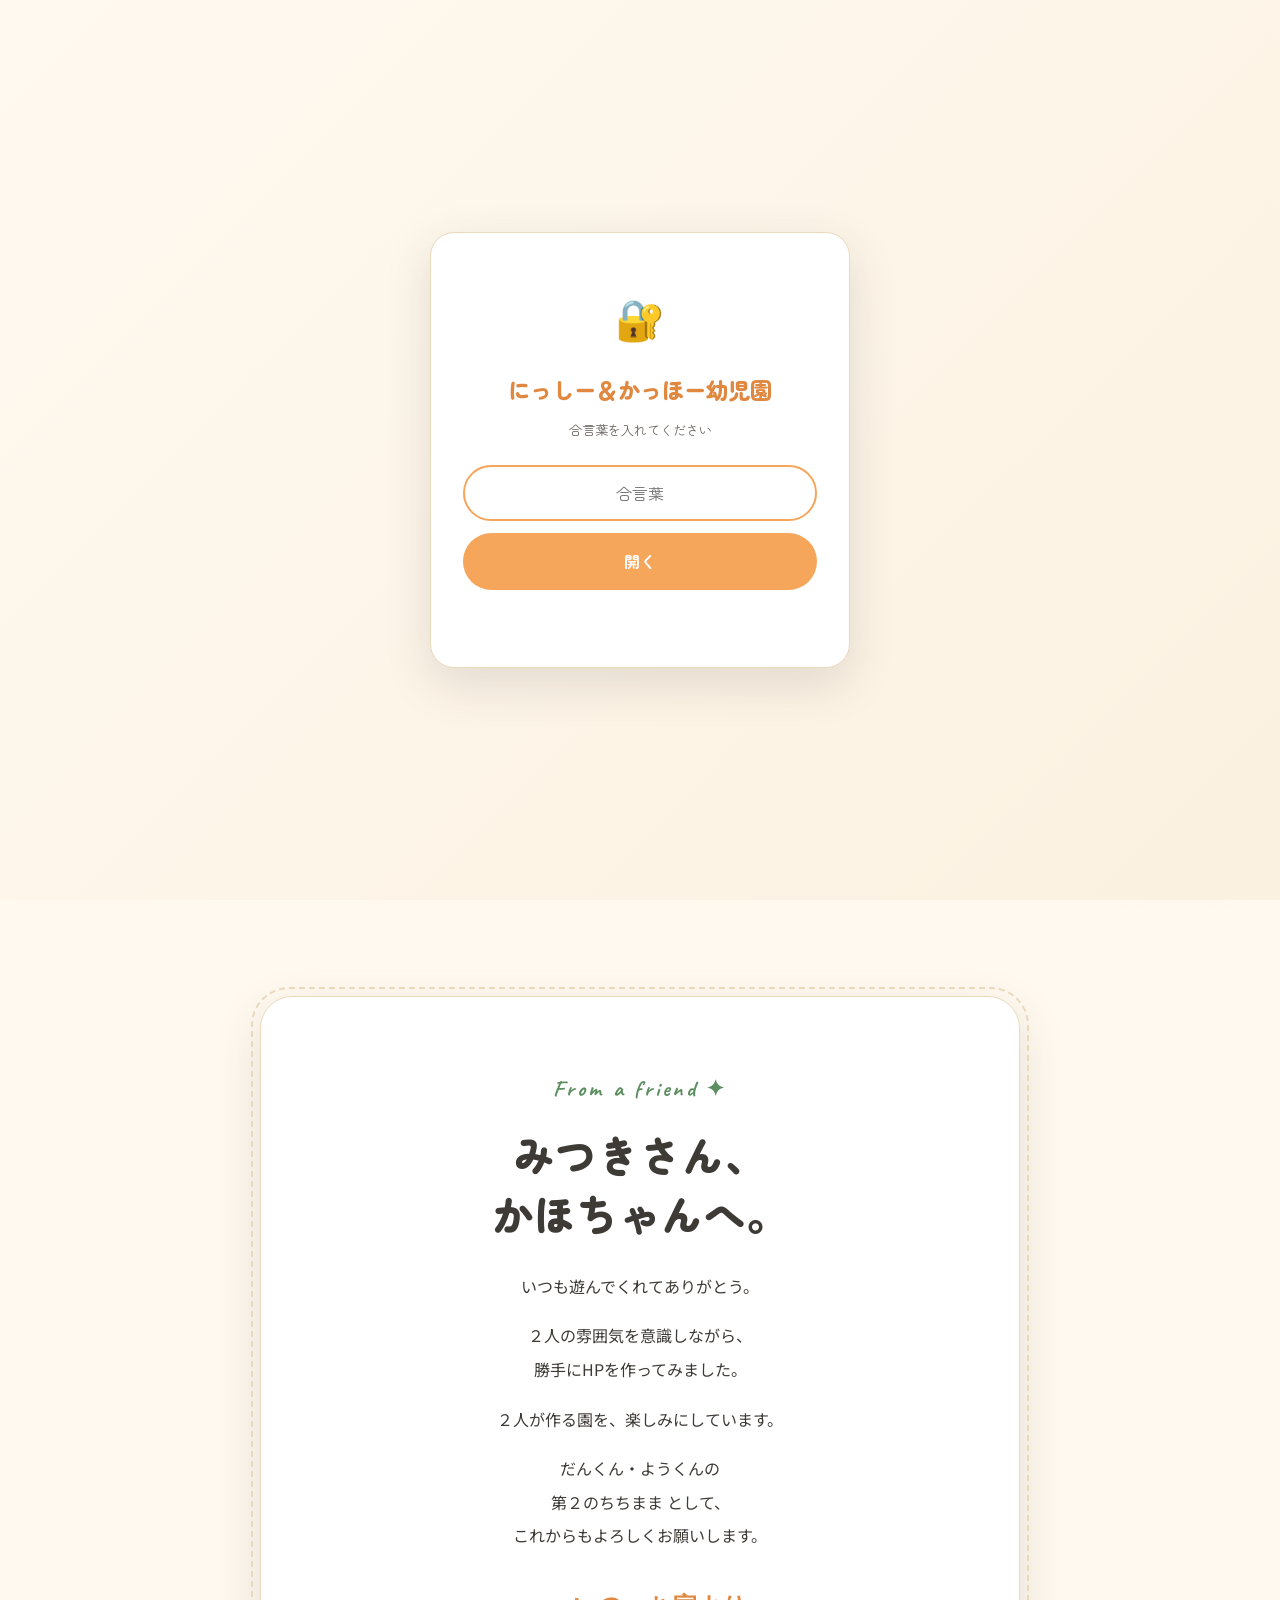
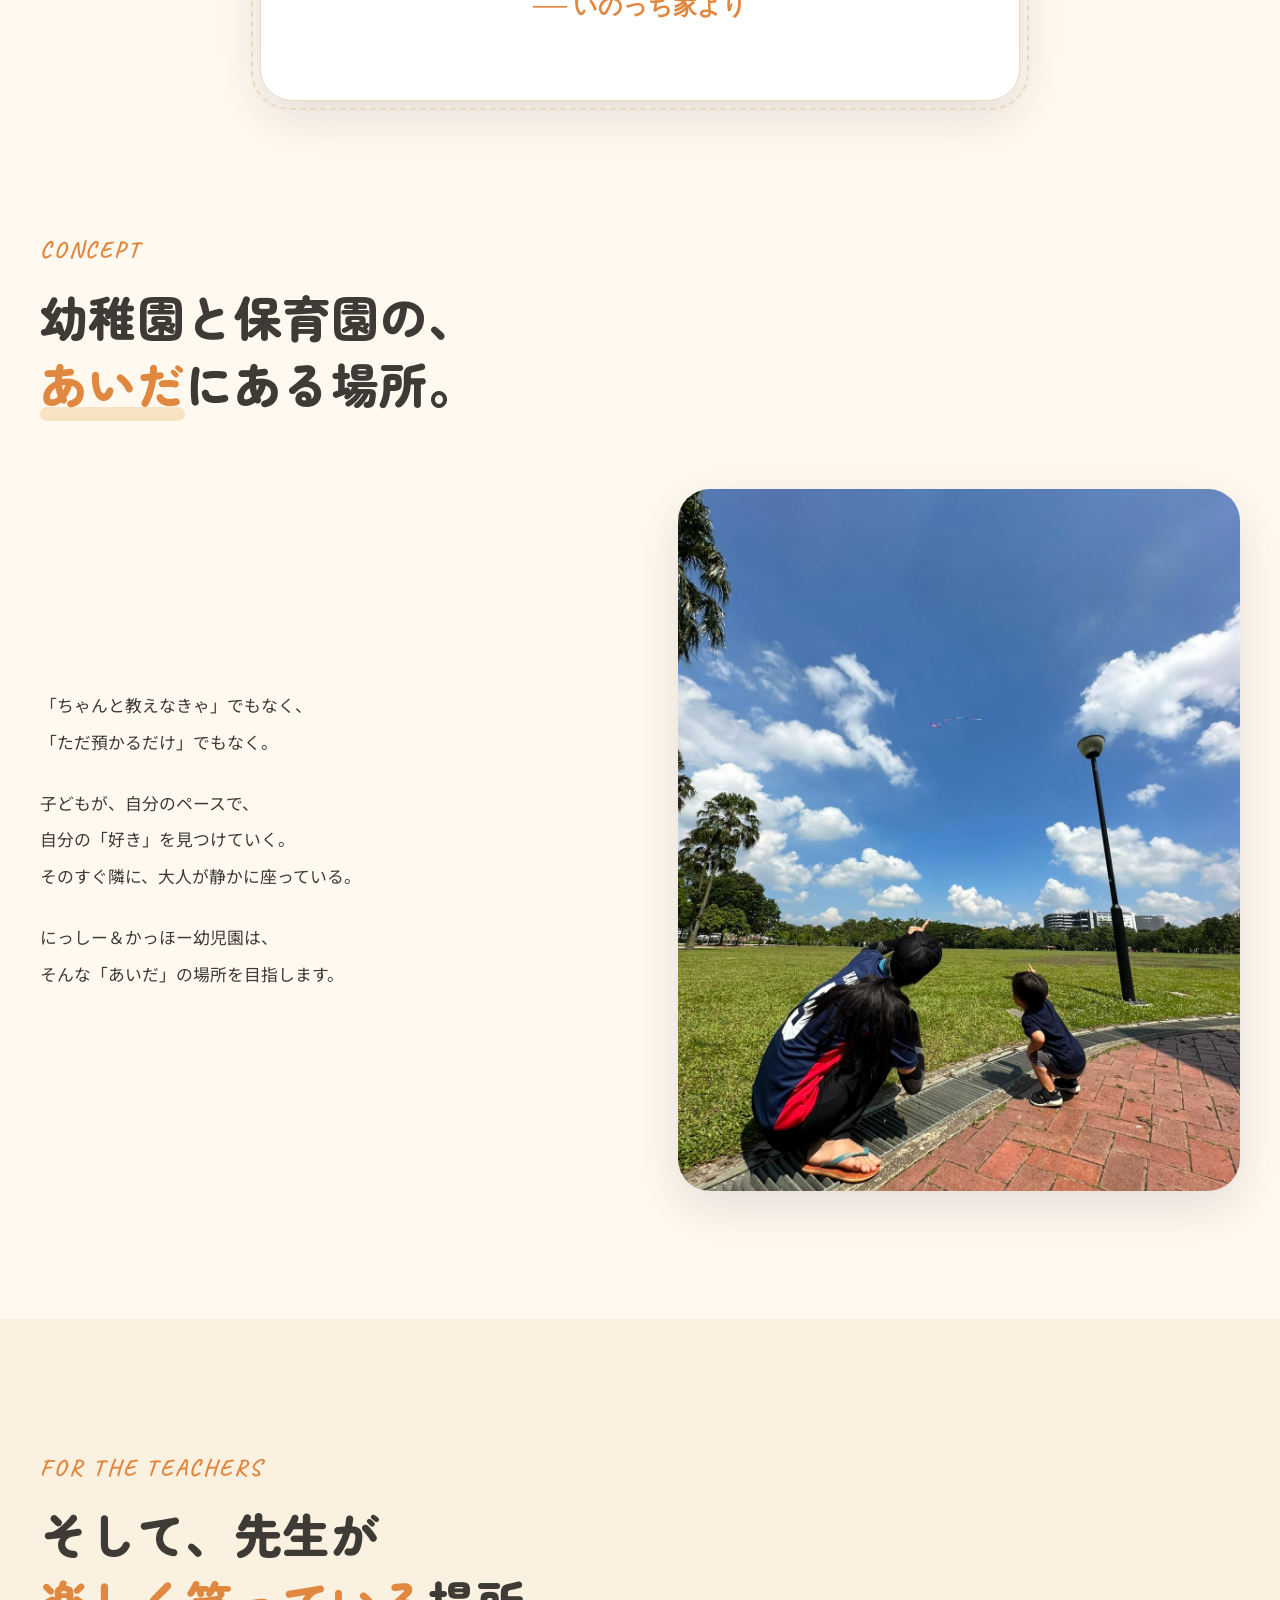
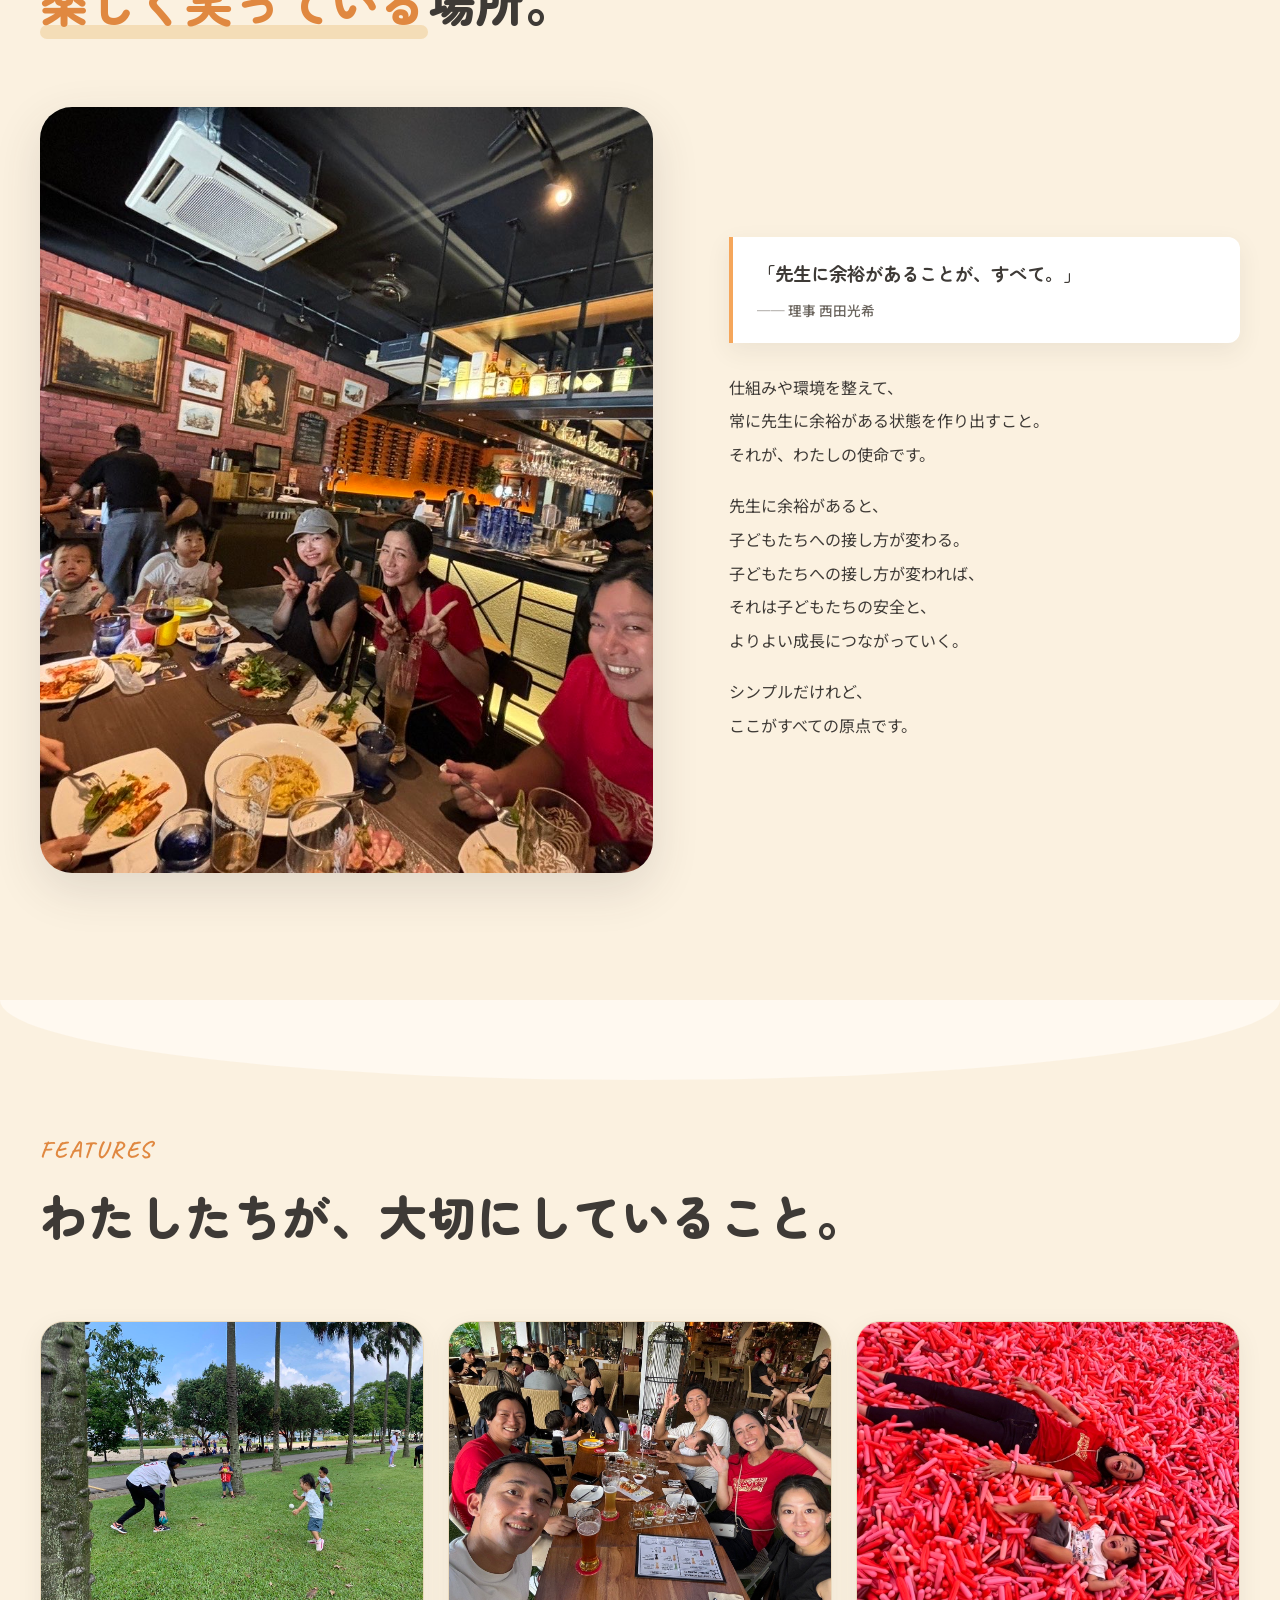
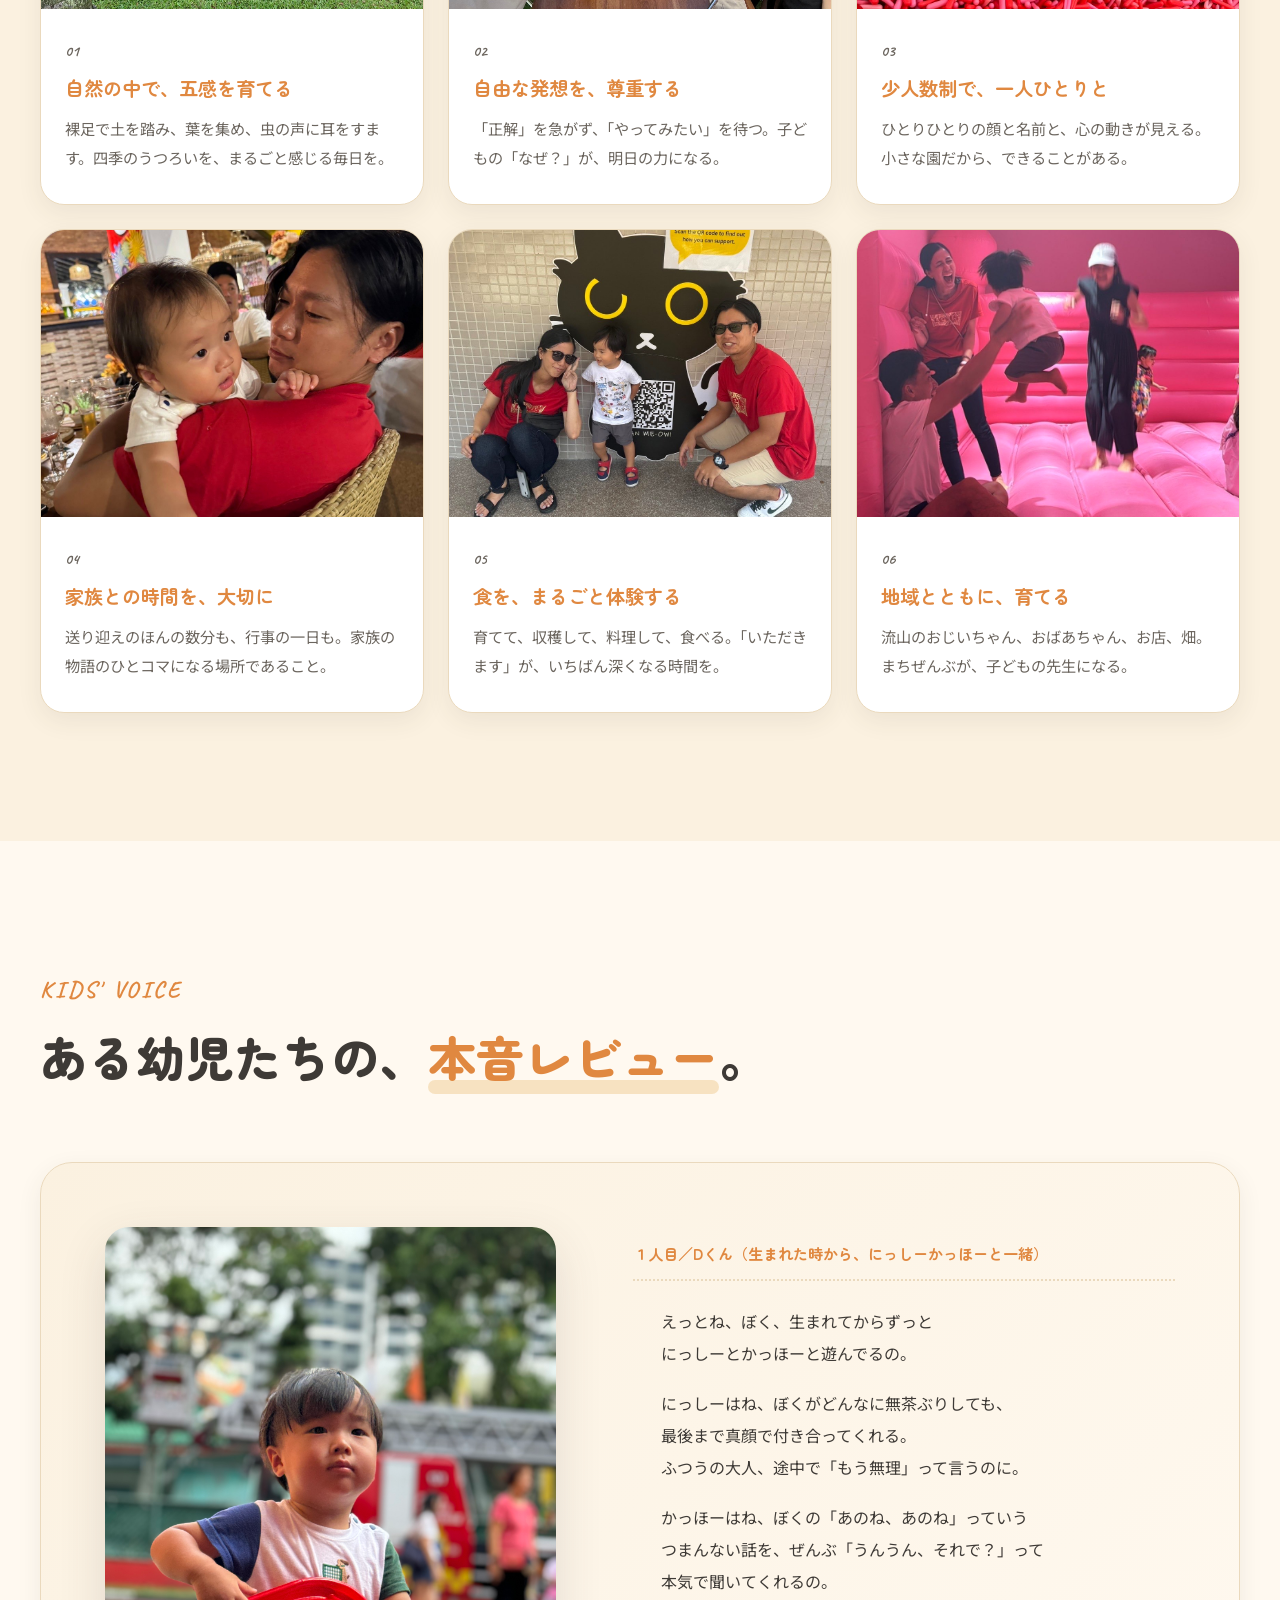
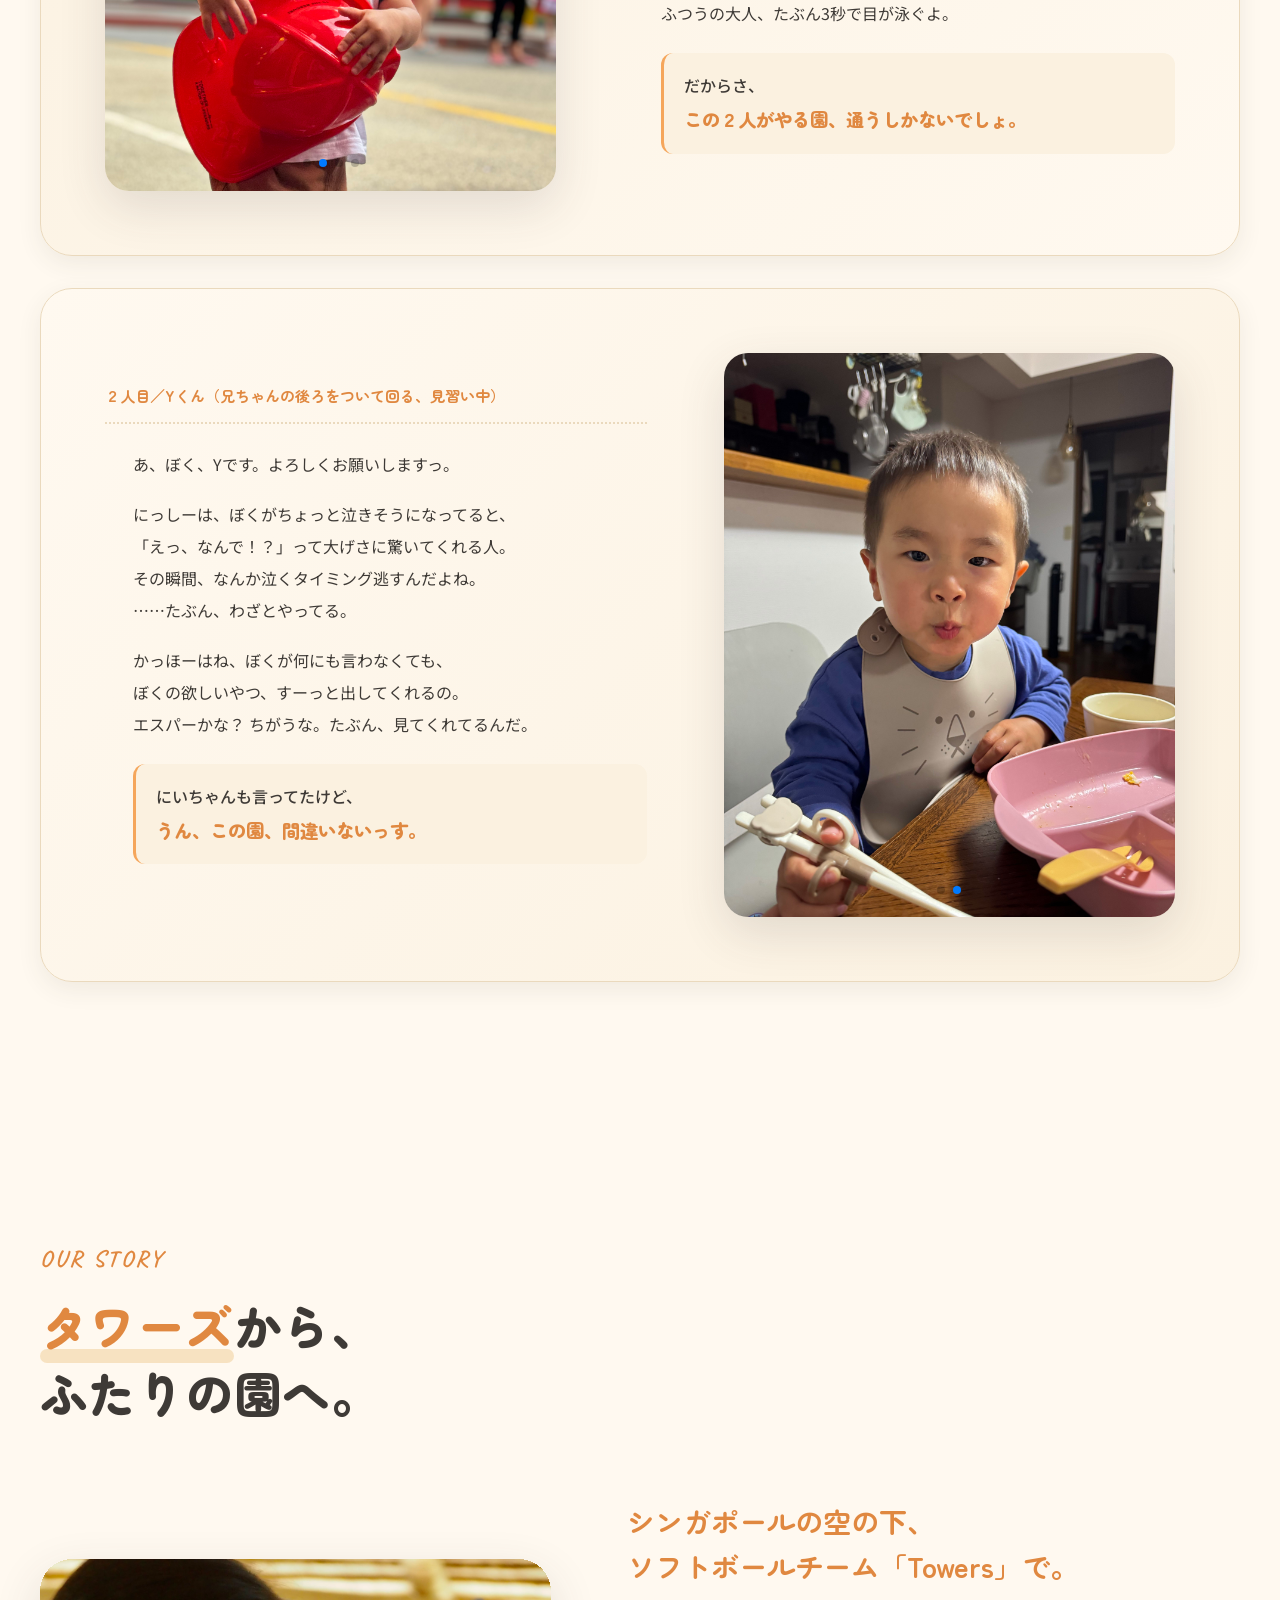
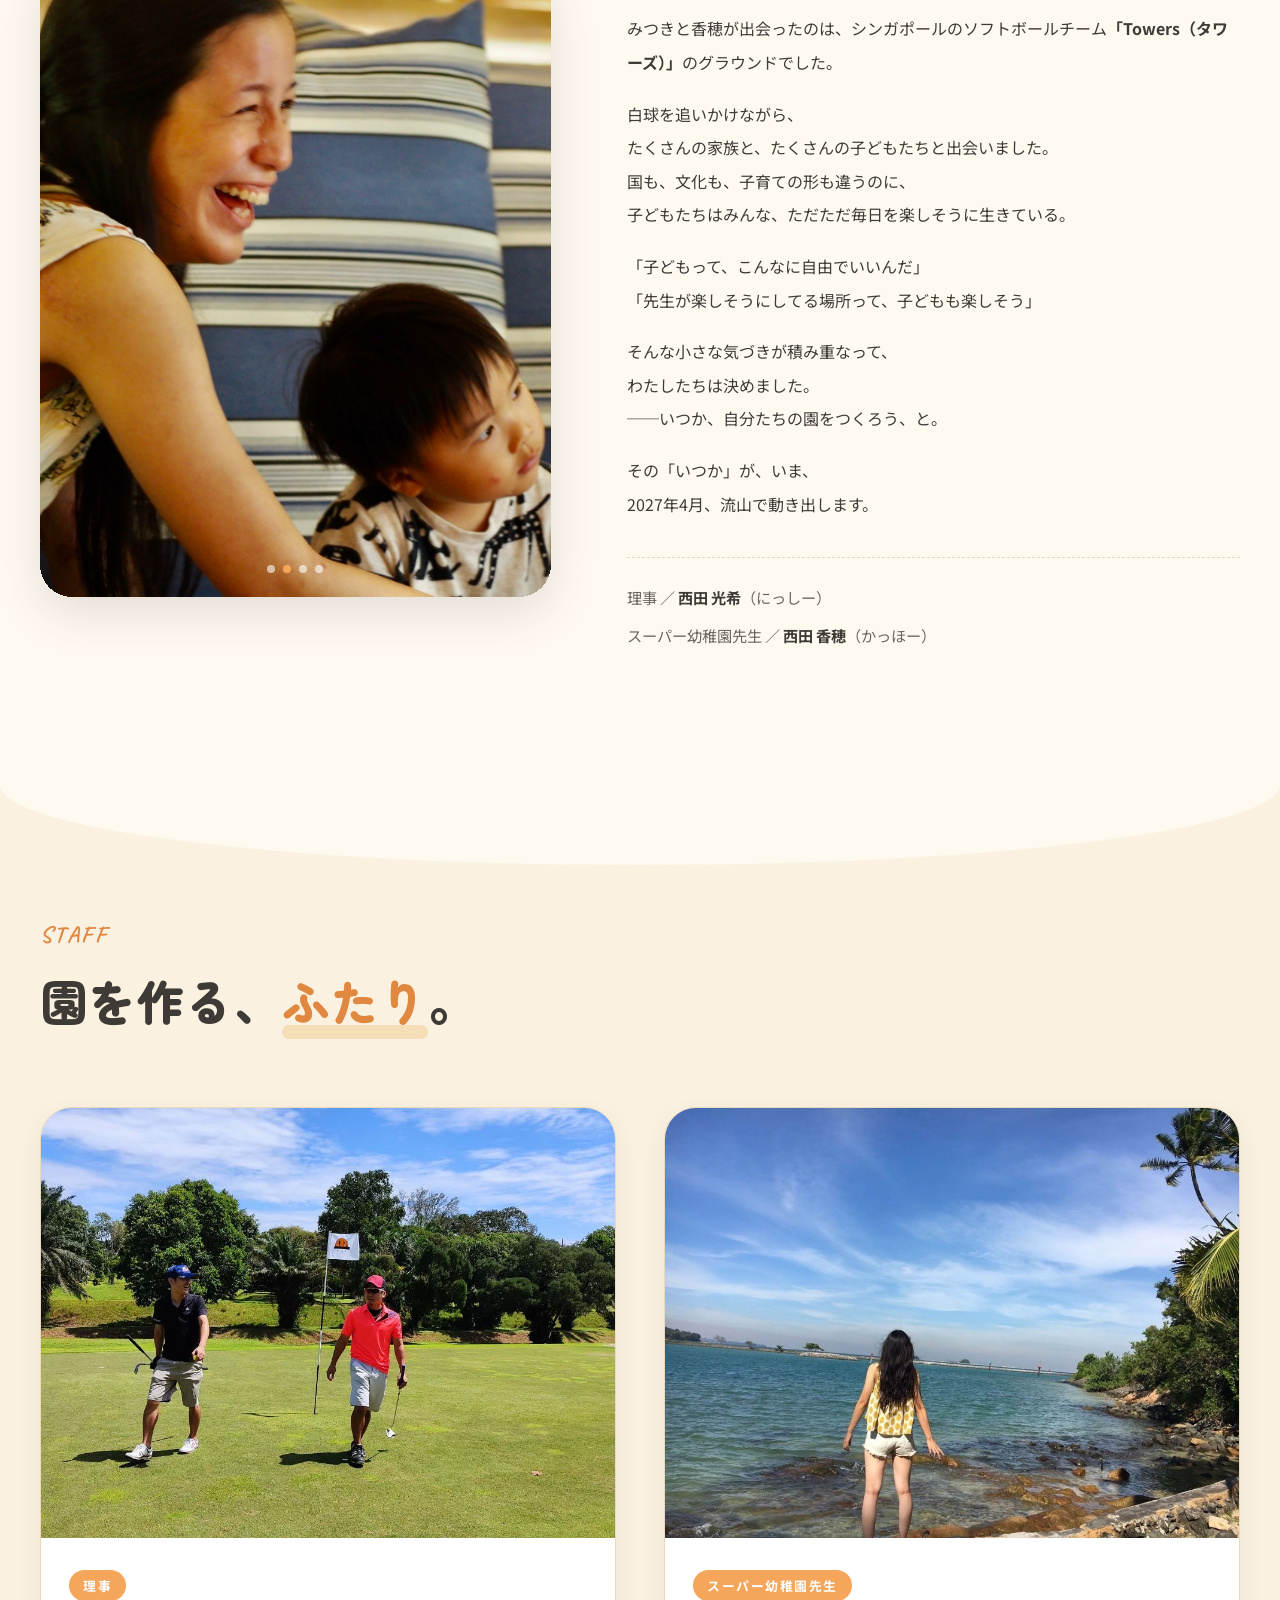
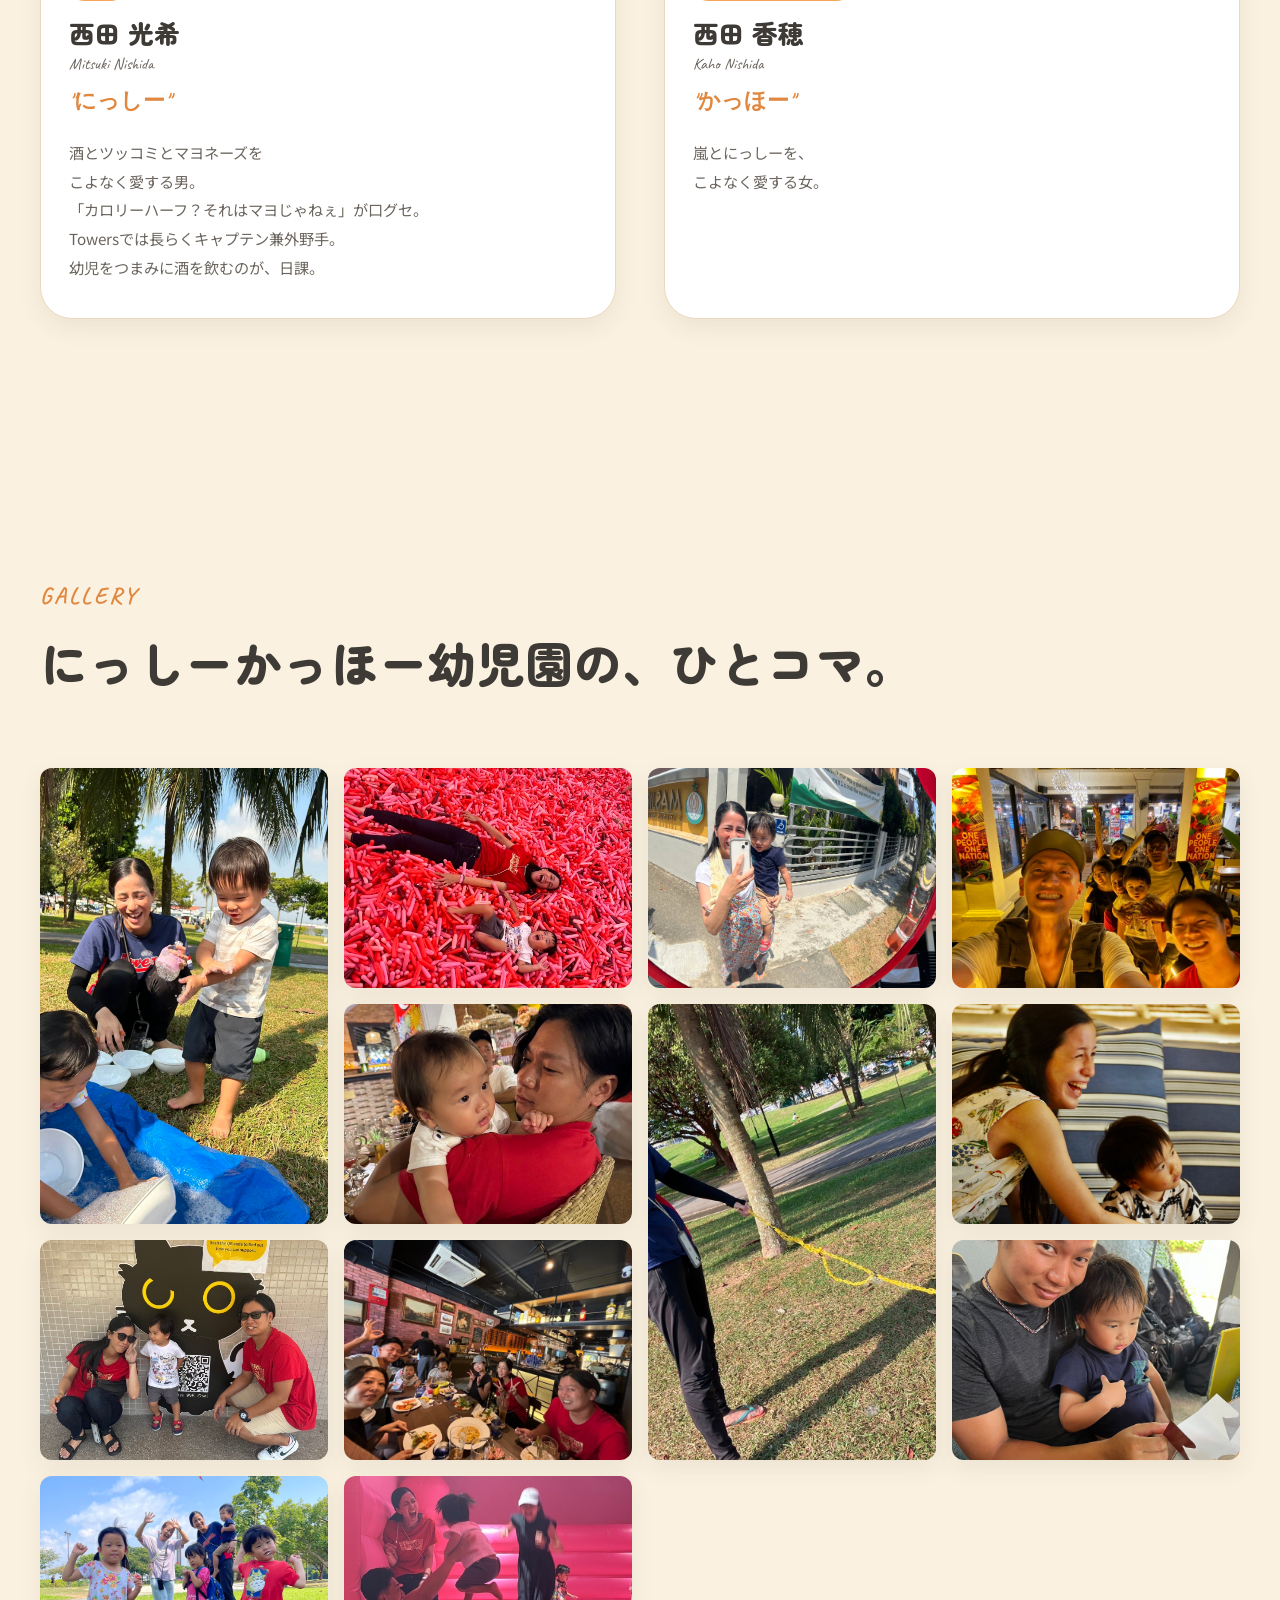
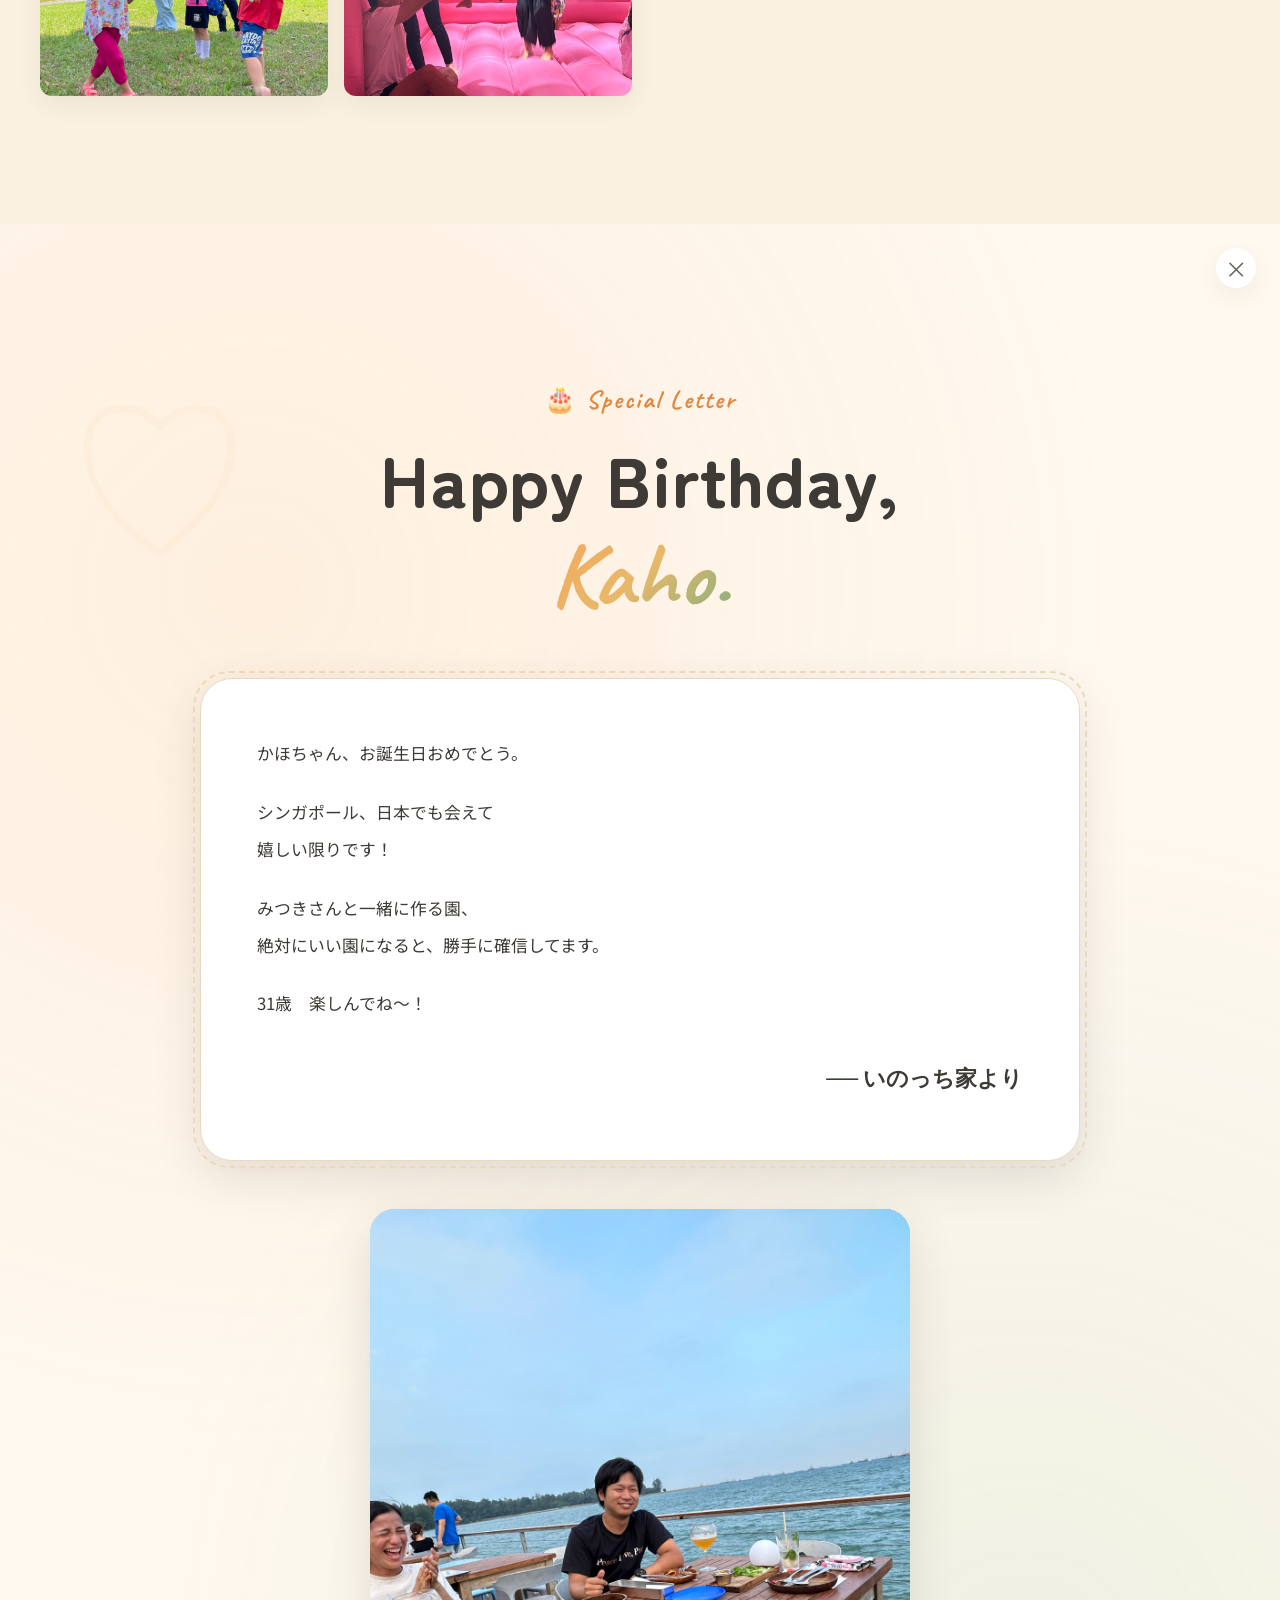
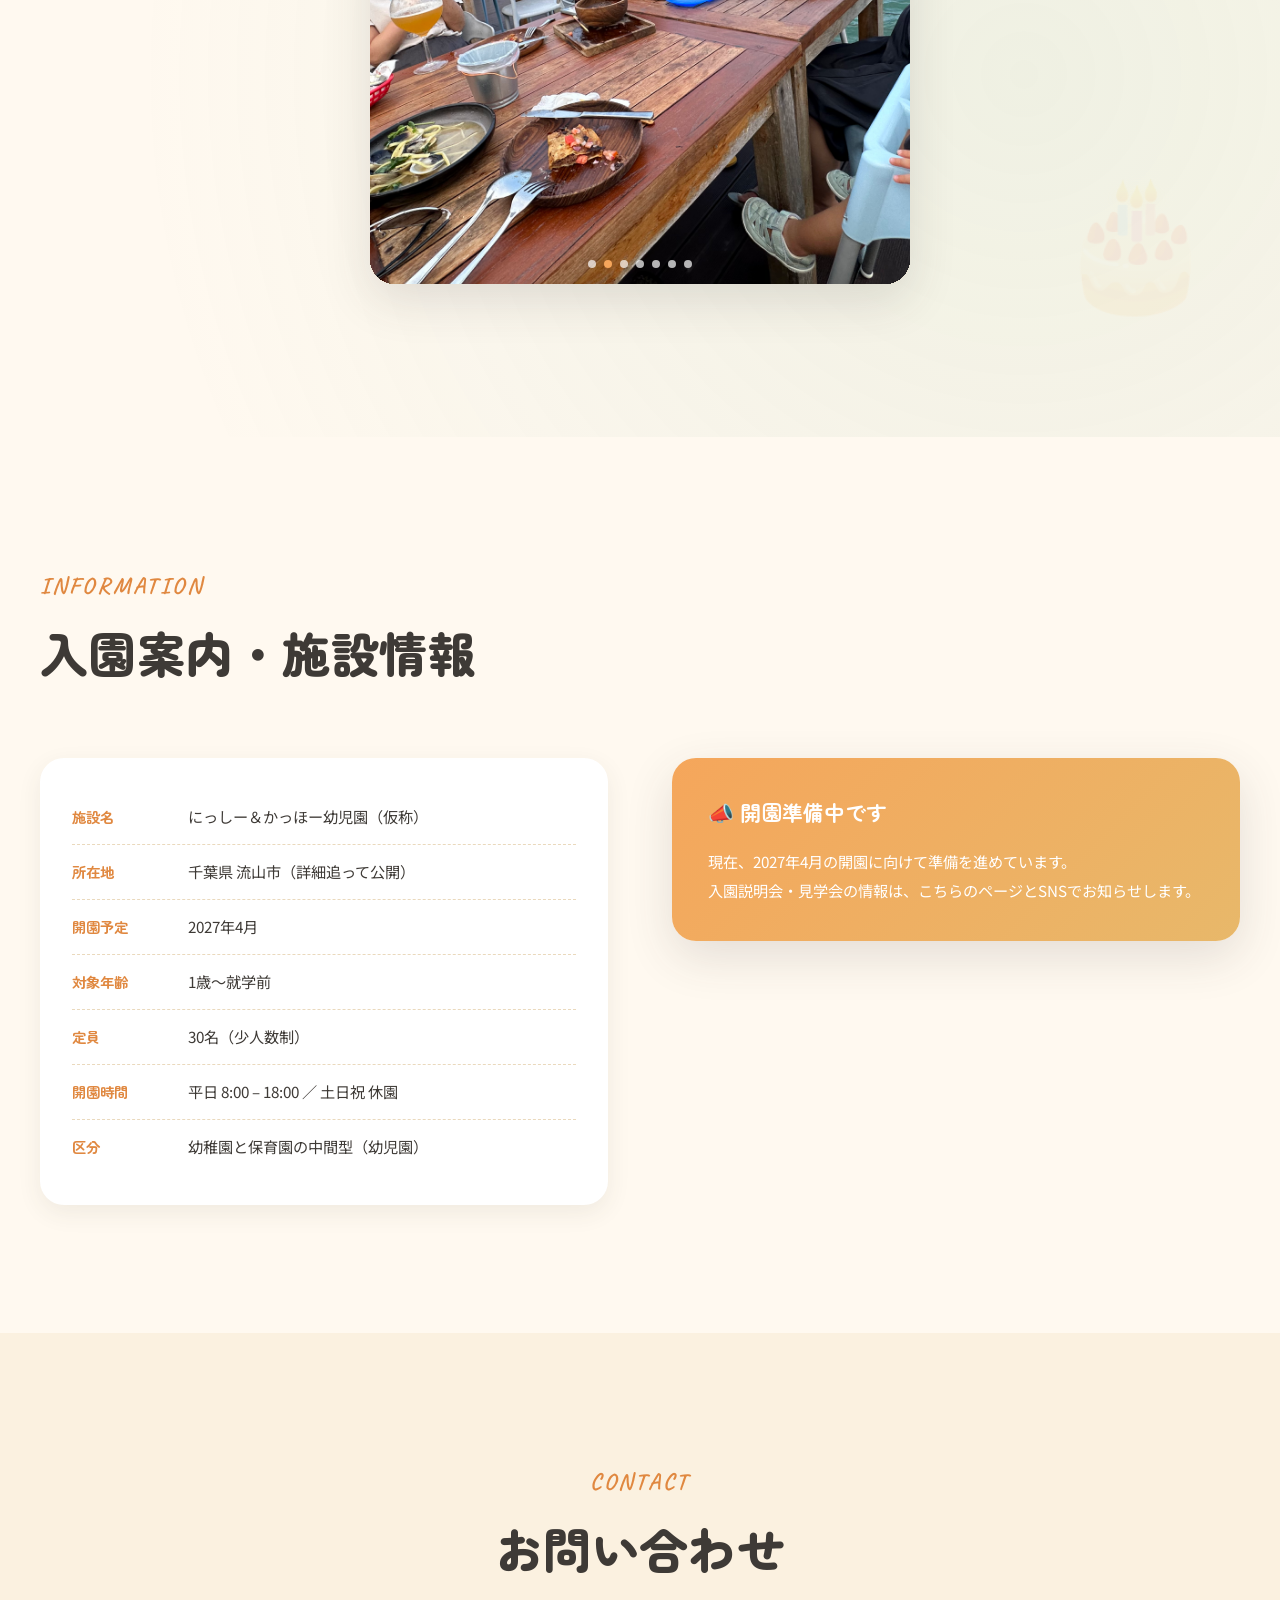
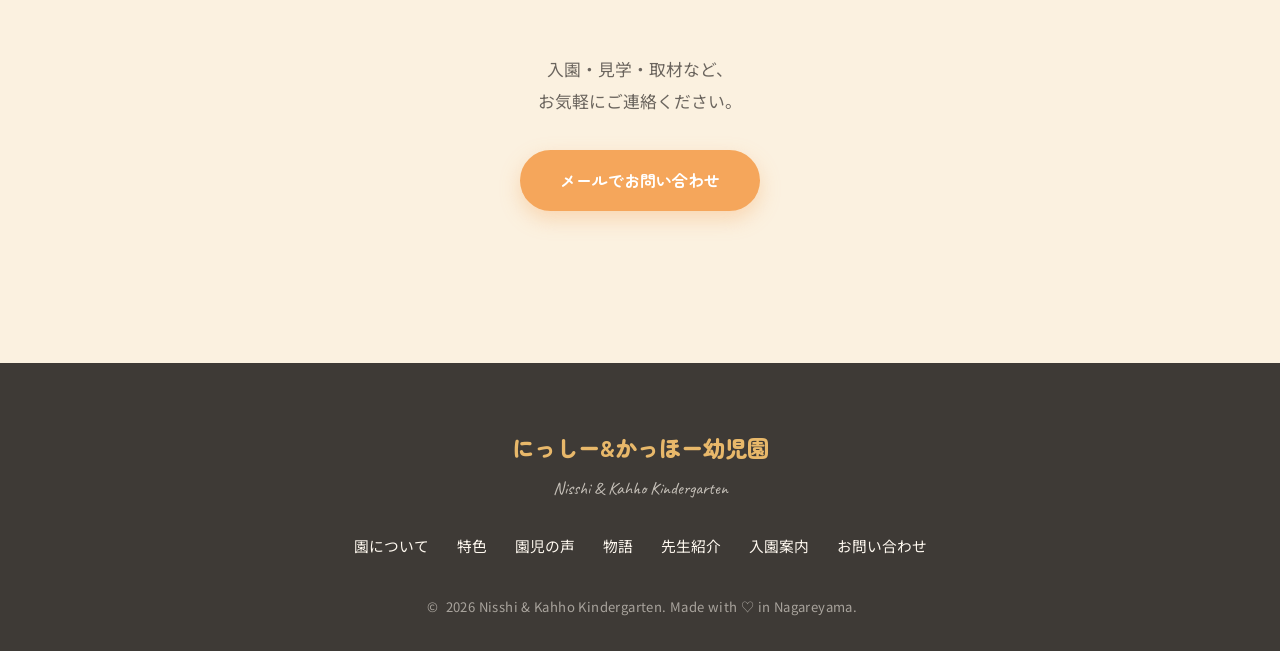
==== index.html @ 573aa80f "Initial commit: にっしー＆かっほー幼児園 HP" ====
<!DOCTYPE html>
<html lang="ja">
<head>
<meta charset="UTF-8">
<meta name="viewport" content="width=device-width, initial-scale=1.0">
<meta name="robots" content="noindex,nofollow,noarchive,nosnippet">
<meta name="googlebot" content="noindex,nofollow">
<title>にっしー＆かっほー幼児園</title>

<link rel="preconnect" href="https://fonts.googleapis.com">
<link rel="preconnect" href="https://fonts.gstatic.com" crossorigin>
<link href="https://fonts.googleapis.com/css2?family=Caveat:wght@400;700&family=Noto+Sans+JP:wght@300;400;500;700&family=Zen+Maru+Gothic:wght@400;500;700;900&display=swap" rel="stylesheet">
<link rel="stylesheet" href="https://unpkg.com/swiper@11/swiper-bundle.min.css">
<link rel="stylesheet" href="https://unpkg.com/aos@2.3.4/dist/aos.css">

<link rel="stylesheet" href="./css/style.css">
<link rel="stylesheet" href="./css/surprise.css">
<style>
/* Password gate */
html.locked, html.locked body { overflow: hidden; height: 100%; }
html.locked body > *:not(#gate) { visibility: hidden; }
#gate {
  position: fixed; inset: 0; z-index: 9999;
  background: linear-gradient(135deg, #FFF9F0 0%, #FBF1E0 100%);
  display: flex; align-items: center; justify-content: center;
  font-family: "Zen Maru Gothic", "Noto Sans JP", sans-serif;
}
#gate__inner {
  text-align: center; padding: 48px 32px;
  background: #fff; border-radius: 24px;
  box-shadow: 0 16px 48px rgba(62,58,54,.14);
  border: 1px solid #EAD9BD;
  max-width: 420px; width: calc(100% - 48px);
}
#gate h1 {
  font-size: 1.4rem; font-weight: 900;
  color: #E08840; margin-bottom: 8px;
}
#gate__sub {
  font-size: .82rem; color: #6B655E; margin-bottom: 24px;
}
#gate__lock { font-size: 2.5rem; margin-bottom: 16px; }
#gate input {
  width: 100%; padding: 14px 16px;
  border: 2px solid #EAD9BD; border-radius: 100px;
  font-size: 1rem; font-family: inherit;
  text-align: center; outline: none;
  transition: border-color .2s;
  margin-bottom: 12px;
}
#gate input:focus { border-color: #F5A65B; }
#gate button {
  width: 100%; padding: 14px;
  background: #F5A65B; color: #fff;
  border: 0; border-radius: 100px;
  font-size: 1rem; font-weight: 700;
  font-family: inherit; cursor: pointer;
  transition: transform .2s;
}
#gate button:hover { transform: translateY(-2px); }
#gate__error { color: #d04a2a; font-size: .85rem; margin-top: 12px; min-height: 1.2em; }
.gate-hidden { display: none !important; }
</style>
</head>
<body class="locked">

<!-- Password Gate -->
<div id="gate">
  <div id="gate__inner">
    <div id="gate__lock">🔐</div>
    <h1>にっしー＆かっほー幼児園</h1>
    <p id="gate__sub">合言葉を入れてください</p>
    <form id="gate__form" autocomplete="off">
      <input type="password" id="gate__pw" autocomplete="off" placeholder="合言葉" autofocus>
      <button type="submit">開く</button>
      <p id="gate__error"></p>
    </form>
  </div>
</div>

<script>
(function(){
  // パスワードはハッシュ化して比較（平文をJSに書かない）
  // 現在の合言葉: "towers" （変更時は下のhashを更新）
  // ハッシュ生成: SHA-256
  const PW_HASH = '183e1b1c9f919196c4bd50a1c3798d06439b1ae8df688bf711b6195dc8238917'; // "towers"
  const KEY = 'nk_gate_v1';
  const root = document.documentElement;
  const body = document.body;
  const gate = document.getElementById('gate');
  const form = document.getElementById('gate__form');
  const pw = document.getElementById('gate__pw');
  const err = document.getElementById('gate__error');

  async function sha256(s){
    const buf = new TextEncoder().encode(s);
    const hash = await crypto.subtle.digest('SHA-256', buf);
    return Array.from(new Uint8Array(hash)).map(b => b.toString(16).padStart(2,'0')).join('');
  }

  function unlock(){
    root.classList.remove('locked');
    body.classList.remove('locked');
    gate.classList.add('gate-hidden');
    try { sessionStorage.setItem(KEY, '1'); } catch(e){}
  }

  // 一度認証済みならスキップ
  try {
    if (sessionStorage.getItem(KEY) === '1') { unlock(); return; }
  } catch(e){}

  form.addEventListener('submit', async (e) => {
    e.preventDefault();
    err.textContent = '';
    const input = pw.value.trim().toLowerCase();
    const hash = await sha256(input);
    if (hash === PW_HASH) {
      unlock();
    } else {
      err.textContent = '合言葉が違うみたい';
      pw.value = '';
      pw.focus();
    }
  });
})();
</script>

<!-- ============================================
     DECORATIVE ANIMATIONS (Bus + Baseball)
============================================ -->
<div class="deco" aria-hidden="true">
  <svg class="deco__bus" viewBox="0 0 200 80" xmlns="http://www.w3.org/2000/svg">
    <!-- Bus body -->
    <rect x="10" y="20" width="160" height="40" rx="8" fill="#F5A65B"/>
    <rect x="20" y="28" width="20" height="14" rx="2" fill="#FFF9F0"/>
    <rect x="48" y="28" width="20" height="14" rx="2" fill="#FFF9F0"/>
    <rect x="76" y="28" width="20" height="14" rx="2" fill="#FFF9F0"/>
    <rect x="104" y="28" width="20" height="14" rx="2" fill="#FFF9F0"/>
    <rect x="132" y="28" width="30" height="20" rx="2" fill="#A8DFFF"/>
    <!-- Door -->
    <rect x="14" y="44" width="10" height="14" fill="#3E3A36"/>
    <!-- Wheels -->
    <circle cx="40" cy="62" r="10" fill="#3E3A36"/>
    <circle cx="40" cy="62" r="4" fill="#FFF9F0"/>
    <circle cx="140" cy="62" r="10" fill="#3E3A36"/>
    <circle cx="140" cy="62" r="4" fill="#FFF9F0"/>
    <!-- Headlight -->
    <circle cx="166" cy="36" r="3" fill="#FFD27A"/>
    <!-- Logo strip -->
    <rect x="10" y="14" width="160" height="6" fill="#7BAE7F"/>
  </svg>
  <span class="deco__ball" aria-hidden="true">⚾</span>
  <span class="deco__ball deco__ball--2" aria-hidden="true">⚾</span>
</div>

<!-- ============================================
     HEADER / NAV
============================================ -->
<header class="header" id="header">
  <div class="header__inner">
    <a href="#top" class="logo" id="logo">
      <span class="logo__main">にっしー&amp;かっほー</span>
      <span class="logo__sub">幼児園</span>
    </a>
    <nav class="nav" aria-label="メインナビゲーション">
      <ul class="nav__list">
        <li><a href="#concept">園について</a></li>
        <li><a href="#features">特色</a></li>
        <li><a href="#voice">園児の声</a></li>
        <li><a href="#story">物語</a></li>
        <li><a href="#staff">先生紹介</a></li>
        <li><a href="#info">入園案内</a></li>
      </ul>
    </nav>
    <button class="hamburger" id="hamburger" aria-label="メニューを開く" aria-expanded="false">
      <span></span><span></span><span></span>
    </button>
  </div>
</header>

<!-- ============================================
     HERO
============================================ -->
<section class="hero" id="top">
  <div class="hero__media">
    <img src="./images/hero/hero-01.jpg" alt="にっしー＆かっほー幼児園のキービジュアル" loading="eager">
  </div>
  <div class="hero__overlay"></div>
  <div class="hero__copy" data-aos="fade-up">
    <p class="hero__lead">Nisshi &amp; Kahho Kindergarten</p>
    <h1 class="hero__title">
      子どもの<br>
      <em>「なぜ？」</em><br>
      が育つ場所。
    </h1>
    <p class="hero__date">2027年4月 開園予定 ／ 千葉県 流山市</p>
  </div>
  <div class="hero__scroll" aria-hidden="true">
    <span>SCROLL</span>
    <div class="hero__scroll-line"></div>
  </div>
</section>

<!-- ============================================
     GREETING (いのっち家からのメッセージ)
============================================ -->
<section class="greeting" id="greeting">
  <div class="container">
    <div class="greeting__card" data-aos="fade-up">
      <p class="greeting__tag">From a friend ✦</p>
      <h2 class="greeting__title">
        みつきさん、<br>かほちゃんへ。
      </h2>
      <div class="greeting__body">
        <p>いつも遊んでくれてありがとう。</p>
        <p>２人の雰囲気を意識しながら、<br>勝手にHPを作ってみました。</p>
        <p>２人が作る園を、楽しみにしています。</p>
        <p>だんくん・ようくんの<br>第２のちちまま として、<br>これからもよろしくお願いします。</p>
      </div>
      <p class="greeting__sign">── いのっち家より</p>
    </div>
  </div>
</section>

<!-- ============================================
     CONCEPT
============================================ -->
<section class="concept" id="concept">
  <div class="container">
    <p class="section__tag" data-aos="fade-up">CONCEPT</p>
    <h2 class="section__title" data-aos="fade-up">
      幼稚園と保育園の、<br>
      <em>あいだ</em>にある場所。
    </h2>
    <div class="concept__grid">
      <div class="concept__text" data-aos="fade-up">
        <p>「ちゃんと教えなきゃ」でもなく、<br>
        「ただ預かるだけ」でもなく。</p>
        <p>子どもが、自分のペースで、<br>
        自分の「好き」を見つけていく。<br>
        そのすぐ隣に、大人が静かに座っている。</p>
        <p>にっしー＆かっほー幼児園は、<br>
        そんな「あいだ」の場所を目指します。</p>
      </div>
      <div class="concept__img" data-aos="fade-up" data-aos-delay="100">
        <img src="./images/concept/concept-01.jpg" alt="子どもたちと向き合う先生">
      </div>
    </div>
  </div>
</section>

<!-- ============================================
     TEACHER CONCEPT (理事の想い)
============================================ -->
<section class="teacher" id="teacher">
  <div class="container">
    <p class="section__tag" data-aos="fade-up">FOR THE TEACHERS</p>
    <h2 class="section__title" data-aos="fade-up">
      そして、先生が<br>
      <em>楽しく笑っている</em>場所。
    </h2>
    <div class="teacher__grid">
      <div class="teacher__img" data-aos="fade-up">
        <img src="./images/concept/concept-03.jpg" alt="先生たちが笑顔で過ごす風景">
      </div>
      <div class="teacher__text" data-aos="fade-up" data-aos-delay="100">
        <p class="teacher__quote">
          「先生に余裕があることが、すべて。」
          <span class="teacher__quote-by">── 理事 西田光希</span>
        </p>
        <p>仕組みや環境を整えて、<br>常に先生に余裕がある状態を作り出すこと。<br>それが、わたしの使命です。</p>
        <p>先生に余裕があると、<br>子どもたちへの接し方が変わる。<br>子どもたちへの接し方が変われば、<br>それは子どもたちの安全と、<br>よりよい成長につながっていく。</p>
        <p>シンプルだけれど、<br>ここがすべての原点です。</p>
      </div>
    </div>
  </div>
</section>

<!-- ============================================
     FEATURES (写真ベース・絵文字なし)
============================================ -->
<section class="features" id="features">
  <div class="container">
    <p class="section__tag" data-aos="fade-up">FEATURES</p>
    <h2 class="section__title" data-aos="fade-up">わたしたちが、大切にしていること。</h2>

    <div class="features__grid">
      <article class="feature-card" data-aos="fade-up">
        <div class="feature-card__media"><img src="./images/concept/feature-nature.jpg" alt=""></div>
        <div class="feature-card__body">
          <p class="feature-card__num">01</p>
          <h3>自然の中で、五感を育てる</h3>
          <p>裸足で土を踏み、葉を集め、虫の声に耳をすます。四季のうつろいを、まるごと感じる毎日を。</p>
        </div>
      </article>
      <article class="feature-card" data-aos="fade-up" data-aos-delay="50">
        <div class="feature-card__media"><img src="./images/concept/feature-free.jpg" alt=""></div>
        <div class="feature-card__body">
          <p class="feature-card__num">02</p>
          <h3>自由な発想を、尊重する</h3>
          <p>「正解」を急がず、「やってみたい」を待つ。子どもの「なぜ？」が、明日の力になる。</p>
        </div>
      </article>
      <article class="feature-card" data-aos="fade-up" data-aos-delay="100">
        <div class="feature-card__media"><img src="./images/concept/feature-small.jpg" alt=""></div>
        <div class="feature-card__body">
          <p class="feature-card__num">03</p>
          <h3>少人数制で、一人ひとりと</h3>
          <p>ひとりひとりの顔と名前と、心の動きが見える。小さな園だから、できることがある。</p>
        </div>
      </article>
      <article class="feature-card" data-aos="fade-up" data-aos-delay="150">
        <div class="feature-card__media"><img src="./images/concept/feature-family.jpg" alt=""></div>
        <div class="feature-card__body">
          <p class="feature-card__num">04</p>
          <h3>家族との時間を、大切に</h3>
          <p>送り迎えのほんの数分も、行事の一日も。家族の物語のひとコマになる場所であること。</p>
        </div>
      </article>
      <article class="feature-card" data-aos="fade-up" data-aos-delay="200">
        <div class="feature-card__media"><img src="./images/concept/feature-food.jpg" alt=""></div>
        <div class="feature-card__body">
          <p class="feature-card__num">05</p>
          <h3>食を、まるごと体験する</h3>
          <p>育てて、収穫して、料理して、食べる。「いただきます」が、いちばん深くなる時間を。</p>
        </div>
      </article>
      <article class="feature-card" data-aos="fade-up" data-aos-delay="250">
        <div class="feature-card__media"><img src="./images/concept/feature-community.jpg" alt=""></div>
        <div class="feature-card__body">
          <p class="feature-card__num">06</p>
          <h3>地域とともに、育てる</h3>
          <p>流山のおじいちゃん、おばあちゃん、お店、畑。まちぜんぶが、子どもの先生になる。</p>
        </div>
      </article>
    </div>
  </div>
</section>

<!-- ============================================
     VOICE (ある幼児の本音レビュー - DくんとYくん)
============================================ -->
<section class="voice" id="voice">
  <div class="container">
    <p class="section__tag" data-aos="fade-up">KIDS' VOICE</p>
    <h2 class="section__title" data-aos="fade-up">ある幼児たちの、<em>本音レビュー</em>。</h2>

    <!-- Dくん -->
    <div class="voice__card" data-aos="fade-up">
      <div class="voice__photo">
        <div class="swiper voice-swiper voice-swiper-d">
          <div class="swiper-wrapper">
            <div class="swiper-slide"><img src="./images/voice-d/d-01.jpg" alt="Dくん 1"></div>
            <div class="swiper-slide"><img src="./images/voice-d/d-02.jpg" alt="Dくん 2"></div>
            <div class="swiper-slide"><img src="./images/voice-d/d-03.jpg" alt="Dくん 3"></div>
            <div class="swiper-slide"><img src="./images/voice-d/d-04.jpg" alt="Dくん 4"></div>
          </div>
          <div class="swiper-pagination voice-d-pagination"></div>
        </div>
      </div>
      <div class="voice__text">
        <p class="voice__name">１人目／Dくん（生まれた時から、にっしーかっほーと一緒）</p>
        <blockquote class="voice__quote">
          <p>えっとね、ぼく、生まれてからずっと<br>にっしーとかっほーと遊んでるの。</p>
          <p>にっしーはね、ぼくがどんなに無茶ぶりしても、<br>最後まで真顔で付き合ってくれる。<br>ふつうの大人、途中で「もう無理」って言うのに。</p>
          <p>かっほーはね、ぼくの「あのね、あのね」っていう<br>つまんない話を、ぜんぶ「うんうん、それで？」って<br>本気で聞いてくれるの。<br>ふつうの大人、たぶん3秒で目が泳ぐよ。</p>
          <p class="voice__quote-strong">
            だからさ、<br>
            <em>この２人がやる園、通うしかないでしょ。</em>
          </p>
        </blockquote>
      </div>
    </div>

    <!-- Yくん -->
    <div class="voice__card voice__card--reverse" data-aos="fade-up">
      <div class="voice__photo">
        <div class="swiper voice-swiper voice-swiper-y">
          <div class="swiper-wrapper">
            <div class="swiper-slide"><img src="./images/voice-y/y-01.jpg" alt="Yくん 1"></div>
            <div class="swiper-slide"><img src="./images/voice-y/y-02.jpg" alt="Yくん 2"></div>
          </div>
          <div class="swiper-pagination voice-y-pagination"></div>
        </div>
      </div>
      <div class="voice__text">
        <p class="voice__name">２人目／Yくん（兄ちゃんの後ろをついて回る、見習い中）</p>
        <blockquote class="voice__quote">
          <p>あ、ぼく、Yです。よろしくお願いしますっ。</p>
          <p>にっしーは、ぼくがちょっと泣きそうになってると、<br>「えっ、なんで！？」って大げさに驚いてくれる人。<br>その瞬間、なんか泣くタイミング逃すんだよね。<br>……たぶん、わざとやってる。</p>
          <p>かっほーはね、ぼくが何にも言わなくても、<br>ぼくの欲しいやつ、すーっと出してくれるの。<br>エスパーかな？ ちがうな。たぶん、見てくれてるんだ。</p>
          <p class="voice__quote-strong">
            にいちゃんも言ってたけど、<br>
            <em>うん、この園、間違いないっす。</em>
          </p>
        </blockquote>
      </div>
    </div>
  </div>
</section>

<!-- ============================================
     STORY (タワーズ・西田家の物語)
============================================ -->
<section class="story" id="story">
  <div class="container">
    <p class="section__tag" data-aos="fade-up">OUR STORY</p>
    <h2 class="section__title" data-aos="fade-up">
      <em>タワーズ</em>から、<br>
      ふたりの園へ。
    </h2>

    <div class="story__grid">
      <div class="story__photos" data-aos="fade-up">
        <div class="swiper story-swiper">
          <div class="swiper-wrapper">
            <div class="swiper-slide"><img src="./images/family/family-wedding-01.jpg" alt="西田家のはじまり 1"></div>
            <div class="swiper-slide"><img src="./images/family/family-wedding-02.jpg" alt="西田家のはじまり 2"></div>
            <div class="swiper-slide"><img src="./images/concept/concept-02.jpg" alt="西田家の日常 1"></div>
            <div class="swiper-slide"><img src="./images/concept/concept-03.jpg" alt="西田家の日常 2"></div>
          </div>
          <div class="swiper-pagination story-pagination"></div>
        </div>
      </div>

      <div class="story__text" data-aos="fade-up" data-aos-delay="100">
        <h3>シンガポールの空の下、<br>ソフトボールチーム「Towers」で。</h3>
        <p>みつきと香穂が出会ったのは、シンガポールのソフトボールチーム<strong>「Towers（タワーズ）」</strong>のグラウンドでした。</p>

        <p>白球を追いかけながら、<br>たくさんの家族と、たくさんの子どもたちと出会いました。<br>国も、文化も、子育ての形も違うのに、<br>子どもたちはみんな、ただただ毎日を楽しそうに生きている。</p>

        <p>「子どもって、こんなに自由でいいんだ」<br>「先生が楽しそうにしてる場所って、子どもも楽しそう」</p>

        <p>そんな小さな気づきが積み重なって、<br>わたしたちは決めました。<br>──いつか、自分たちの園をつくろう、と。</p>

        <p>その「いつか」が、いま、<br>2027年4月、流山で動き出します。</p>

        <div class="story__sign">
          <p>理事 ／ <strong>西田 光希</strong>（にっしー）</p>
          <p>スーパー幼稚園先生 ／ <strong>西田 香穂</strong>（かっほー）</p>
        </div>
      </div>
    </div>
  </div>
</section>

<!-- ============================================
     STAFF (先生紹介)
============================================ -->
<section class="staff" id="staff">
  <div class="container">
    <p class="section__tag" data-aos="fade-up">STAFF</p>
    <h2 class="section__title" data-aos="fade-up">園を作る、<em>ふたり</em>。</h2>

    <div class="staff__grid">
      <article class="staff-card" data-aos="fade-up">
        <div class="staff-card__photo">
          <img src="./images/staff/mitsuki-01.jpg" alt="西田 光希">
        </div>
        <div class="staff-card__body">
          <p class="staff-card__role">理事</p>
          <h3 class="staff-card__name">西田 光希<span>Mitsuki Nishida</span></h3>
          <p class="staff-card__nickname">"にっしー"</p>
          <p class="staff-card__bio">
            酒とツッコミとマヨネーズを<br>
            こよなく愛する男。<br>
            「カロリーハーフ？それはマヨじゃねぇ」が口グセ。<br>
            Towersでは長らくキャプテン兼外野手。<br>
            幼児をつまみに酒を飲むのが、日課。
          </p>
        </div>
      </article>

      <article class="staff-card" data-aos="fade-up" data-aos-delay="100">
        <div class="staff-card__photo">
          <img src="./images/staff/kaho-01.jpg" alt="西田 香穂">
        </div>
        <div class="staff-card__body">
          <p class="staff-card__role">スーパー幼稚園先生</p>
          <h3 class="staff-card__name">西田 香穂<span>Kaho Nishida</span></h3>
          <p class="staff-card__nickname">"かっほー"</p>
          <p class="staff-card__bio">
            嵐とにっしーを、<br>
            こよなく愛する女。
          </p>
        </div>
      </article>
    </div>
  </div>
</section>

<!-- ============================================
     GALLERY
============================================ -->
<section class="gallery" id="gallery">
  <div class="container">
    <p class="section__tag" data-aos="fade-up">GALLERY</p>
    <h2 class="section__title" data-aos="fade-up">にっしーかっほー幼児園の、ひとコマ。</h2>

    <div class="gallery__grid">
      <div class="gallery__item gallery__item--lg" data-aos="zoom-in"><img src="./images/gallery/gallery-01.jpg" alt="日々の風景 1" loading="lazy"></div>
      <div class="gallery__item" data-aos="zoom-in" data-aos-delay="50"><img src="./images/gallery/gallery-02.jpg" alt="日々の風景 2" loading="lazy"></div>
      <div class="gallery__item" data-aos="zoom-in" data-aos-delay="100"><img src="./images/gallery/gallery-03.jpg" alt="日々の風景 3" loading="lazy"></div>
      <div class="gallery__item" data-aos="zoom-in" data-aos-delay="150"><img src="./images/gallery/gallery-04.jpg" alt="日々の風景 4" loading="lazy"></div>
      <div class="gallery__item" data-aos="zoom-in" data-aos-delay="200"><img src="./images/gallery/gallery-05.jpg" alt="日々の風景 5" loading="lazy"></div>
      <div class="gallery__item gallery__item--lg" data-aos="zoom-in" data-aos-delay="50"><img src="./images/gallery/gallery-06.jpg" alt="日々の風景 6" loading="lazy"></div>
      <div class="gallery__item" data-aos="zoom-in" data-aos-delay="100"><img src="./images/gallery/gallery-07.jpg" alt="日々の風景 7" loading="lazy"></div>
      <div class="gallery__item" data-aos="zoom-in" data-aos-delay="150"><img src="./images/gallery/gallery-08.jpg" alt="日々の風景 8" loading="lazy"></div>
      <div class="gallery__item" data-aos="zoom-in" data-aos-delay="200"><img src="./images/gallery/gallery-09.jpg" alt="日々の風景 9" loading="lazy"></div>
      <div class="gallery__item" data-aos="zoom-in" data-aos-delay="250"><img src="./images/gallery/gallery-10.jpg" alt="日々の風景 10" loading="lazy"></div>
      <div class="gallery__item" data-aos="zoom-in" data-aos-delay="300"><img src="./images/gallery/gallery-11.jpg" alt="日々の風景 11" loading="lazy"></div>
      <div class="gallery__item" data-aos="zoom-in" data-aos-delay="350"><img src="./images/gallery/gallery-12.jpg" alt="日々の風景 12" loading="lazy"></div>
    </div>
  </div>
</section>

<!-- ============================================
     SURPRISE LETTER (誕生日サプライズ・ページ後半)
     ※ 本格運用時はこのセクションごと削除
============================================ -->
<section class="surprise" id="surprise">
  <button class="surprise__close" id="surpriseClose" aria-label="メッセージを閉じる">×</button>
  <div class="surprise__inner">
    <p class="surprise__tag" data-aos="fade-up">🎂 Special Letter</p>
    <h2 class="surprise__title" data-aos="fade-up" data-aos-delay="100">
      Happy Birthday,<br>
      <span>Kaho.</span>
    </h2>
    <div class="surprise__letter" data-aos="fade-up" data-aos-delay="200">
      <p>かほちゃん、お誕生日おめでとう。</p>
      <p>シンガポール、日本でも会えて<br>嬉しい限りです！</p>
      <p>みつきさんと一緒に作る園、<br>絶対にいい園になると、勝手に確信してます。</p>
      <p>31歳　楽しんでね〜！</p>
      <p class="surprise__sign">── いのっち家より</p>
    </div>
    <div class="surprise__photos" data-aos="fade-up" data-aos-delay="300">
      <div class="swiper letter-swiper">
        <div class="swiper-wrapper">
          <div class="swiper-slide"><img src="./images/letter/letter-01.jpg" alt="思い出 1"></div>
          <div class="swiper-slide"><img src="./images/letter/letter-02.jpg" alt="思い出 2"></div>
          <div class="swiper-slide"><img src="./images/letter/letter-03.jpg" alt="思い出 3"></div>
          <div class="swiper-slide"><img src="./images/letter/letter-04.jpg" alt="思い出 4"></div>
          <div class="swiper-slide"><img src="./images/letter/letter-05.jpg" alt="思い出 5"></div>
          <div class="swiper-slide"><img src="./images/letter/letter-06.jpg" alt="思い出 6"></div>
          <div class="swiper-slide"><img src="./images/letter/letter-07.jpg" alt="思い出 7"></div>
        </div>
        <div class="swiper-pagination"></div>
      </div>
    </div>
  </div>
</section>

<!-- ============================================
     INFO (施設情報)
============================================ -->
<section class="info" id="info">
  <div class="container">
    <p class="section__tag" data-aos="fade-up">INFORMATION</p>
    <h2 class="section__title" data-aos="fade-up">入園案内・施設情報</h2>

    <div class="info__grid">
      <dl class="info__list" data-aos="fade-up">
        <div><dt>施設名</dt><dd>にっしー＆かっほー幼児園（仮称）</dd></div>
        <div><dt>所在地</dt><dd>千葉県 流山市（詳細追って公開）</dd></div>
        <div><dt>開園予定</dt><dd>2027年4月</dd></div>
        <div><dt>対象年齢</dt><dd>1歳〜就学前</dd></div>
        <div><dt>定員</dt><dd>30名（少人数制）</dd></div>
        <div><dt>開園時間</dt><dd>平日 8:00 – 18:00 ／ 土日祝 休園</dd></div>
        <div><dt>区分</dt><dd>幼稚園と保育園の中間型（幼児園）</dd></div>
      </dl>

      <div class="info__notice" data-aos="fade-up" data-aos-delay="100">
        <h3>📣 開園準備中です</h3>
        <p>現在、2027年4月の開園に向けて準備を進めています。<br>入園説明会・見学会の情報は、こちらのページとSNSでお知らせします。</p>
      </div>
    </div>
  </div>
</section>

<!-- ============================================
     CONTACT
============================================ -->
<section class="contact" id="contact">
  <div class="container">
    <p class="section__tag" data-aos="fade-up">CONTACT</p>
    <h2 class="section__title" data-aos="fade-up">お問い合わせ</h2>
    <p class="contact__lead" data-aos="fade-up">入園・見学・取材など、<br>お気軽にご連絡ください。</p>
    <div class="contact__cta" data-aos="fade-up" data-aos-delay="100">
      <a href="mailto:inotake.s3@gmail.com?subject=【にっしー%26かっほー幼児園】お問い合わせ&body=お名前：%0D%0Aご用件：%0D%0A%0D%0A" class="btn btn--primary">メールでお問い合わせ</a>
    </div>
  </div>
</section>

<!-- ============================================
     FOOTER
============================================ -->
<footer class="footer">
  <div class="container">
    <div class="footer__brand">
      <p class="footer__logo">にっしー&amp;かっほー幼児園</p>
      <p class="footer__en">Nisshi &amp; Kahho Kindergarten</p>
    </div>
    <nav class="footer__nav" aria-label="フッターナビゲーション">
      <a href="#concept">園について</a>
      <a href="#features">特色</a>
      <a href="#voice">園児の声</a>
      <a href="#story">物語</a>
      <a href="#staff">先生紹介</a>
      <a href="#info">入園案内</a>
      <a href="#contact">お問い合わせ</a>
    </nav>
    <p class="footer__copy">
      <span class="footer__copy-mark" id="copyMark" role="button" tabindex="0" aria-label="クリックで隠しメッセージ" title="クリックしてみて？">©</span>
      2026 Nisshi &amp; Kahho Kindergarten. Made with ♡ in Nagareyama.
    </p>
  </div>
</footer>

<!-- ============================================
     FLOATING CONTACT BUTTON
============================================ -->
<a href="#contact" class="float-contact" aria-label="お問い合わせ">
  <span class="float-contact__icon">✉</span>
  <span class="float-contact__text">お問い合わせ</span>
</a>

<!-- ============================================
     SURPRISE OVERLAY (?from=takeshi 起動時)
============================================ -->
<div class="surprise-overlay" id="surpriseOverlay" hidden>
  <div class="surprise-overlay__inner">
    <p class="surprise-overlay__tag">A SPECIAL DAY ✦</p>
    <h2 class="surprise-overlay__title" id="overlayTitle"></h2>
    <p class="surprise-overlay__sub" id="overlaySub"></p>
    <button class="btn btn--primary surprise-overlay__btn" id="overlayBtn">ページを見る</button>
  </div>
</div>

<!-- ============================================
     INOKAWA EASTER EGG OVERLAY (©5回クリック)
============================================ -->
<div class="inokawa-overlay" id="inokawaOverlay" hidden>
  <button class="inokawa-overlay__close" id="inokawaClose" aria-label="閉じる">×</button>
  <div class="inokawa-overlay__inner">
    <p class="inokawa-overlay__tag">🎁 Hidden Message</p>
    <h2 class="inokawa-overlay__title">タワーズで出会えて<br>本当によかった。</h2>
    <p class="inokawa-overlay__sign">── いのっち家より</p>
    <div class="inokawa-overlay__photos">
      <img src="./images/inokawa/inokawa-01.jpg" alt="思い出 1">
      <img src="./images/inokawa/inokawa-02.jpg" alt="思い出 2">
      <img src="./images/inokawa/inokawa-03.jpg" alt="思い出 3">
      <img src="./images/inokawa/inokawa-04.jpg" alt="思い出 4">
    </div>
    <p class="inokawa-overlay__msg">
      みつき・かほ夫妻、<br>
      これからも家族ぐるみで、よろしく。
    </p>
  </div>
</div>

<!-- ============================================
     SCRIPTS
============================================ -->
<script src="https://unpkg.com/swiper@11/swiper-bundle.min.js"></script>
<script src="https://unpkg.com/aos@2.3.4/dist/aos.js"></script>
<script src="https://cdn.jsdelivr.net/npm/canvas-confetti@1.9.3/dist/confetti.browser.min.js"></script>
<script src="./js/main.js"></script>
<script src="./js/surprise.js"></script>
</body>
</html>
---- css/style.css ----
/* =========================================
   にっしー＆かっほー幼児園 - メインスタイル
   ========================================= */

:root {
  --c-main: #F5A65B;
  --c-main-dark: #E08840;
  --c-sub: #7BAE7F;
  --c-sub-dark: #5C8E60;
  --c-accent: #E8B86A;
  --c-bg: #FFF9F0;
  --c-bg-2: #FBF1E0;
  --c-text: #3E3A36;
  --c-text-light: #6B655E;
  --c-line: #EAD9BD;
  --c-white: #FFFFFF;
  --c-shadow: 0 8px 24px rgba(62, 58, 54, .08);
  --c-shadow-strong: 0 16px 48px rgba(62, 58, 54, .14);
  --radius: 24px;
  --radius-sm: 12px;
  --radius-lg: 32px;
  --header-h: 72px;
  --container: 1200px;
  --ease: cubic-bezier(.22, 1, .36, 1);
  --ff-jp: "Zen Maru Gothic", "Noto Sans JP", system-ui, sans-serif;
  --ff-body: "Noto Sans JP", system-ui, sans-serif;
  --ff-script: "Caveat", cursive;
}

/* ---------- Reset ---------- */
*, *::before, *::after { box-sizing: border-box; margin: 0; padding: 0; }
html { scroll-behavior: smooth; scroll-padding-top: var(--header-h); }
body {
  font-family: var(--ff-body);
  color: var(--c-text);
  background: var(--c-bg);
  line-height: 1.8;
  font-weight: 400;
  -webkit-font-smoothing: antialiased;
  overflow-x: hidden;
}
img { max-width: 100%; height: auto; display: block; filter: saturate(1.05); }
a { color: inherit; text-decoration: none; transition: opacity .2s; }
a:hover { opacity: .7; }
button { font: inherit; color: inherit; background: none; border: 0; cursor: pointer; }
ul { list-style: none; }
em { font-style: normal; }

/* ---------- Layout ---------- */
.container {
  width: min(100% - 48px, var(--container));
  margin-inline: auto;
}

/* ---------- Header ---------- */
.header {
  position: fixed; top: 0; left: 0; right: 0;
  height: var(--header-h);
  z-index: 100;
  background: rgba(255, 249, 240, .9);
  backdrop-filter: saturate(1.4) blur(10px);
  -webkit-backdrop-filter: saturate(1.4) blur(10px);
  border-bottom: 1px solid transparent;
  transition: border-color .3s, box-shadow .3s;
}
.header.is-scrolled {
  border-bottom-color: var(--c-line);
  box-shadow: 0 2px 12px rgba(62, 58, 54, .04);
}
.header__inner {
  height: 100%;
  width: min(100% - 48px, var(--container));
  margin-inline: auto;
  display: flex;
  align-items: center;
  justify-content: space-between;
}
.logo {
  font-family: var(--ff-jp);
  font-weight: 900;
  display: flex;
  align-items: baseline;
  gap: 8px;
  user-select: none;
}
.logo__main {
  font-size: 1.15rem;
  letter-spacing: .02em;
  color: var(--c-main-dark);
}
.logo__sub {
  font-size: .9rem;
  color: var(--c-text-light);
  font-weight: 500;
}
.nav__list {
  display: flex; gap: 32px;
}
.nav__list a {
  font-size: .92rem;
  font-weight: 500;
  position: relative;
  padding: 6px 0;
}
.nav__list a::after {
  content: "";
  position: absolute; left: 0; bottom: 0;
  width: 0; height: 2px;
  background: var(--c-main);
  transition: width .3s var(--ease);
}
.nav__list a:hover::after { width: 100%; }

.hamburger {
  display: none;
  width: 32px; height: 32px;
  position: relative;
  z-index: 110;
}
.hamburger span {
  display: block;
  position: absolute; left: 4px;
  width: 24px; height: 2px;
  background: var(--c-text);
  transition: transform .3s, opacity .3s, top .3s;
}
.hamburger span:nth-child(1) { top: 9px; }
.hamburger span:nth-child(2) { top: 15px; }
.hamburger span:nth-child(3) { top: 21px; }
.hamburger.is-open span:nth-child(1) { top: 15px; transform: rotate(45deg); }
.hamburger.is-open span:nth-child(2) { opacity: 0; }
.hamburger.is-open span:nth-child(3) { top: 15px; transform: rotate(-45deg); }

/* ---------- Hero ---------- */
.hero {
  position: relative;
  min-height: 100svh;
  overflow: hidden;
  isolation: isolate;
  background: var(--c-text);
}
.hero__media {
  position: absolute; inset: 0;
  z-index: -2;
}
.hero__media img {
  width: 100%; height: 100%;
  object-fit: cover;
  object-position: center;
  transform: scale(1.05);
  animation: heroZoom 12s ease-out forwards;
}
@keyframes heroZoom {
  from { transform: scale(1.15); }
  to { transform: scale(1.02); }
}
.hero__overlay {
  position: absolute; inset: 0;
  z-index: -1;
  background:
    linear-gradient(180deg, rgba(0,0,0,.05) 0%, rgba(0,0,0,.45) 100%),
    linear-gradient(135deg, rgba(245,166,91,.18) 0%, rgba(123,174,127,.18) 100%);
}
.hero__copy {
  position: absolute;
  left: clamp(24px, 6vw, 96px);
  bottom: clamp(80px, 12vh, 180px);
  color: var(--c-white);
  max-width: 720px;
}
.hero__lead {
  font-family: var(--ff-script);
  font-size: clamp(1.4rem, 2.5vw, 2.2rem);
  font-weight: 400;
  letter-spacing: .04em;
  margin-bottom: 16px;
  opacity: .92;
}
.hero__title {
  font-family: var(--ff-jp);
  font-size: clamp(2.4rem, 6.4vw, 5.4rem);
  font-weight: 900;
  line-height: 1.18;
  letter-spacing: .01em;
  text-shadow: 0 4px 24px rgba(0,0,0,.2);
}
.hero__title em {
  color: var(--c-accent);
  font-style: normal;
  text-shadow: 0 4px 24px rgba(0,0,0,.3);
}
.hero__date {
  margin-top: 28px;
  font-size: clamp(.95rem, 1.4vw, 1.1rem);
  font-weight: 500;
  letter-spacing: .08em;
  padding: 8px 18px;
  display: inline-block;
  background: rgba(255,255,255,.16);
  backdrop-filter: blur(6px);
  border: 1px solid rgba(255,255,255,.3);
  border-radius: 100px;
}

.hero__scroll {
  position: absolute;
  right: clamp(20px, 4vw, 48px);
  bottom: 32px;
  color: var(--c-white);
  font-size: .72rem;
  letter-spacing: .3em;
  font-weight: 500;
  display: flex;
  flex-direction: column;
  align-items: center;
  gap: 12px;
  opacity: .85;
}
.hero__scroll-line {
  width: 1px; height: 56px;
  background: linear-gradient(180deg, rgba(255,255,255,.8), transparent);
  animation: scrollLine 2s var(--ease) infinite;
}
@keyframes scrollLine {
  0% { transform: scaleY(0); transform-origin: top; }
  50% { transform: scaleY(1); transform-origin: top; }
  51% { transform-origin: bottom; }
  100% { transform: scaleY(0); transform-origin: bottom; }
}

/* ---------- Section common ---------- */
section {
  padding: clamp(64px, 10vw, 140px) 0;
}
.section__tag {
  font-family: var(--ff-script);
  font-size: clamp(1.2rem, 1.8vw, 1.6rem);
  color: var(--c-main-dark);
  letter-spacing: .12em;
  margin-bottom: 12px;
  font-weight: 700;
}
.section__title {
  font-family: var(--ff-jp);
  font-size: clamp(1.8rem, 4vw, 3rem);
  font-weight: 900;
  line-height: 1.4;
  letter-spacing: .01em;
  margin-bottom: clamp(40px, 6vw, 72px);
}
.section__title em {
  color: var(--c-main-dark);
  position: relative;
  display: inline-block;
}
.section__title em::after {
  content: "";
  position: absolute;
  left: 0; right: 0; bottom: -4px;
  height: 14px;
  background: var(--c-accent);
  opacity: .35;
  z-index: -1;
  border-radius: 100px;
}

/* ---------- Concept ---------- */
.concept {
  background: var(--c-bg);
}
.concept__grid {
  display: grid;
  grid-template-columns: 1fr 1fr;
  gap: clamp(40px, 6vw, 80px);
  align-items: center;
}
.concept__text p {
  font-size: 1.05rem;
  line-height: 2.2;
  margin-bottom: 24px;
}
.concept__text p:last-child { margin-bottom: 0; }
.concept__img {
  border-radius: var(--radius-lg);
  overflow: hidden;
  box-shadow: var(--c-shadow-strong);
  aspect-ratio: 4 / 5;
}
.concept__img img {
  width: 100%; height: 100%;
  object-fit: cover;
}

/* ---------- Features ---------- */
.features {
  background: var(--c-bg-2);
  position: relative;
}
.features::before {
  content: "";
  position: absolute;
  top: -1px; left: 0; right: 0;
  height: 80px;
  background: var(--c-bg);
  border-radius: 0 0 50% 50% / 0 0 100% 100%;
}
.features__grid {
  display: grid;
  grid-template-columns: repeat(3, 1fr);
  gap: 24px;
}
.feature-card {
  background: var(--c-white);
  padding: 36px 28px;
  border-radius: var(--radius);
  box-shadow: var(--c-shadow);
  transition: transform .4s var(--ease), box-shadow .4s var(--ease);
  border: 1px solid var(--c-line);
}
.feature-card:hover {
  transform: translateY(-6px);
  box-shadow: var(--c-shadow-strong);
}
.feature-card__icon {
  font-size: 2.4rem;
  width: 64px; height: 64px;
  display: grid; place-items: center;
  background: var(--c-bg);
  border-radius: 50%;
  margin-bottom: 20px;
}
.feature-card h3 {
  font-family: var(--ff-jp);
  font-size: 1.35rem;
  font-weight: 700;
  margin-bottom: 12px;
  color: var(--c-main-dark);
}
.feature-card p {
  font-size: .95rem;
  line-height: 1.9;
  color: var(--c-text-light);
}

/* ---------- Story ---------- */
.story {
  background: var(--c-bg);
}
.story__grid {
  display: grid;
  grid-template-columns: 5fr 6fr;
  gap: clamp(40px, 6vw, 80px);
  align-items: center;
}
.story__photos {
  border-radius: var(--radius-lg);
  overflow: hidden;
  box-shadow: var(--c-shadow-strong);
  aspect-ratio: 4 / 5;
  position: relative;
}
.story-swiper { width: 100%; height: 100%; }
.story-swiper .swiper-slide { background: var(--c-line); }
.story-swiper .swiper-slide img {
  width: 100%; height: 100%;
  object-fit: cover;
}
.story-pagination {
  bottom: 16px !important;
}
.story-pagination .swiper-pagination-bullet {
  background: var(--c-white);
  opacity: .6;
}
.story-pagination .swiper-pagination-bullet-active {
  background: var(--c-main);
  opacity: 1;
}
.story__text h3 {
  font-family: var(--ff-jp);
  font-size: clamp(1.3rem, 2.2vw, 1.8rem);
  font-weight: 700;
  color: var(--c-main-dark);
  margin-bottom: 24px;
  line-height: 1.6;
}
.story__text p {
  font-size: 1rem;
  line-height: 2.1;
  margin-bottom: 18px;
}
.story__sign {
  margin-top: 36px;
  padding-top: 24px;
  border-top: 1px dashed var(--c-line);
}
.story__sign p {
  font-size: .95rem;
  margin-bottom: 6px;
  color: var(--c-text-light);
}
.story__sign strong {
  color: var(--c-text);
  font-weight: 700;
}

/* ---------- Gallery ---------- */
.gallery {
  background: var(--c-bg-2);
}
.gallery__grid {
  display: grid;
  grid-template-columns: repeat(4, 1fr);
  grid-auto-rows: 220px;
  gap: 16px;
}
.gallery__item {
  border-radius: var(--radius-sm);
  overflow: hidden;
  box-shadow: var(--c-shadow);
  position: relative;
  background: var(--c-line);
}
.gallery__item img {
  width: 100%; height: 100%;
  object-fit: cover;
  transition: transform .6s var(--ease);
}
.gallery__item:hover img {
  transform: scale(1.06);
}
.gallery__item--lg {
  grid-row: span 2;
}

/* ---------- Info ---------- */
.info {
  background: var(--c-bg);
}
.info__grid {
  display: grid;
  grid-template-columns: 1fr 1fr;
  gap: clamp(32px, 5vw, 64px);
}
.info__list {
  background: var(--c-white);
  padding: 32px;
  border-radius: var(--radius);
  box-shadow: var(--c-shadow);
}
.info__list > div {
  display: grid;
  grid-template-columns: 100px 1fr;
  gap: 16px;
  padding: 14px 0;
  border-bottom: 1px dashed var(--c-line);
  align-items: baseline;
}
.info__list > div:last-child { border-bottom: none; }
.info__list dt {
  font-family: var(--ff-jp);
  font-weight: 700;
  font-size: .9rem;
  color: var(--c-main-dark);
}
.info__list dd {
  font-size: .95rem;
  line-height: 1.7;
}
.info__notice {
  background: linear-gradient(135deg, var(--c-main) 0%, var(--c-accent) 100%);
  color: var(--c-white);
  padding: 36px;
  border-radius: var(--radius);
  box-shadow: var(--c-shadow-strong);
  align-self: start;
}
.info__notice h3 {
  font-family: var(--ff-jp);
  font-size: 1.3rem;
  margin-bottom: 16px;
}
.info__notice p {
  font-size: .95rem;
  line-height: 1.9;
  margin-bottom: 12px;
}
.info__notice p:last-child { margin-bottom: 0; }
.info__small {
  font-size: .82rem !important;
  opacity: .85;
  margin-top: 16px !important;
  padding-top: 14px;
  border-top: 1px solid rgba(255,255,255,.3);
}

/* ---------- Contact ---------- */
.contact {
  background: var(--c-bg-2);
  text-align: center;
}
.contact__lead {
  font-size: 1.05rem;
  line-height: 1.9;
  margin-bottom: 32px;
  color: var(--c-text-light);
}
.contact__cta {
  margin-bottom: 24px;
}
.contact__note {
  font-size: .82rem;
  color: var(--c-text-light);
  opacity: .85;
}
.btn {
  display: inline-block;
  padding: 16px 40px;
  font-family: var(--ff-jp);
  font-weight: 700;
  font-size: 1rem;
  border-radius: 100px;
  transition: transform .3s var(--ease), box-shadow .3s var(--ease);
}
.btn--primary {
  background: var(--c-main);
  color: var(--c-white);
  box-shadow: 0 8px 20px rgba(245, 166, 91, .35);
}
.btn--primary:hover {
  transform: translateY(-2px);
  box-shadow: 0 12px 28px rgba(245, 166, 91, .5);
  opacity: 1;
}

/* ---------- Footer ---------- */
.footer {
  background: var(--c-text);
  color: var(--c-bg);
  padding: 64px 0 32px;
}
.footer .container {
  text-align: center;
}
.footer__brand {
  margin-bottom: 28px;
}
.footer__logo {
  font-family: var(--ff-jp);
  font-weight: 900;
  font-size: 1.4rem;
  margin-bottom: 6px;
  color: var(--c-accent);
}
.footer__en {
  font-family: var(--ff-script);
  font-size: 1.1rem;
  opacity: .7;
}
.footer__nav {
  display: flex;
  flex-wrap: wrap;
  justify-content: center;
  gap: 28px;
  margin-bottom: 36px;
  font-size: .92rem;
}
.footer__copy {
  font-size: .82rem;
  opacity: .55;
  letter-spacing: .03em;
}
.footer__copy-mark {
  cursor: pointer;
  user-select: none;
  display: inline-block;
  transition: transform .2s, color .2s;
  padding: 0 4px;
}
.footer__copy-mark:hover {
  color: var(--c-accent);
  transform: scale(1.3);
}
.footer__copy-mark.is-clicked {
  animation: copyMarkPop .3s var(--ease);
}
@keyframes copyMarkPop {
  0%, 100% { transform: scale(1); }
  50% { transform: scale(1.5); color: var(--c-accent); }
}

/* ---------- Float Contact ---------- */
.float-contact {
  position: fixed;
  bottom: 28px; right: 28px;
  z-index: 90;
  background: var(--c-main);
  color: var(--c-white);
  padding: 14px 22px;
  border-radius: 100px;
  display: flex;
  align-items: center;
  gap: 8px;
  font-size: .9rem;
  font-weight: 700;
  font-family: var(--ff-jp);
  box-shadow: 0 8px 24px rgba(245, 166, 91, .4);
  transition: transform .3s var(--ease), box-shadow .3s var(--ease);
}
.float-contact:hover {
  transform: translateY(-3px);
  box-shadow: 0 14px 32px rgba(245, 166, 91, .55);
  opacity: 1;
}
.float-contact__icon {
  font-size: 1.1rem;
}

/* ---------- Responsive ---------- */
@media (max-width: 960px) {
  .nav { display: none; }
  .nav.is-open {
    display: block;
    position: fixed;
    inset: 0;
    background: var(--c-bg);
    padding: var(--header-h) 0 0;
    z-index: 105;
  }
  .nav.is-open .nav__list {
    flex-direction: column;
    gap: 0;
    padding: 32px;
  }
  .nav.is-open .nav__list a {
    display: block;
    padding: 18px 0;
    font-size: 1.1rem;
    border-bottom: 1px dashed var(--c-line);
  }
  .hamburger { display: block; }

  .concept__grid,
  .story__grid,
  .info__grid {
    grid-template-columns: 1fr;
  }
  .features__grid {
    grid-template-columns: repeat(2, 1fr);
  }
  .gallery__grid {
    grid-template-columns: repeat(2, 1fr);
    grid-auto-rows: 180px;
  }
  .gallery__item--lg {
    grid-row: span 2;
  }
}
@media (max-width: 600px) {
  .features__grid {
    grid-template-columns: 1fr;
  }
  .float-contact {
    bottom: 16px; right: 16px;
    padding: 12px 18px;
    font-size: .85rem;
  }
  .info__list > div {
    grid-template-columns: 90px 1fr;
    gap: 12px;
  }
  .gallery__grid {
    grid-auto-rows: 140px;
    gap: 10px;
  }
}

/* ============================================
   GREETING (いのっち家からの挨拶)
============================================ */
.greeting {
  background: var(--c-bg);
  padding: clamp(48px, 8vw, 96px) 0 0;
}
.greeting__card {
  background: var(--c-white);
  border-radius: var(--radius-lg);
  padding: clamp(40px, 6vw, 72px);
  box-shadow: var(--c-shadow-strong);
  border: 1px solid var(--c-line);
  max-width: 760px;
  margin-inline: auto;
  text-align: center;
  position: relative;
}
.greeting__card::before {
  content: "";
  position: absolute;
  inset: -10px;
  border: 2px dashed var(--c-line);
  border-radius: calc(var(--radius-lg) + 6px);
  pointer-events: none;
  z-index: -1;
}
.greeting__tag {
  font-family: var(--ff-script);
  font-size: 1.4rem;
  color: var(--c-sub-dark);
  letter-spacing: .14em;
  font-weight: 700;
  margin-bottom: 16px;
}
.greeting__title {
  font-family: var(--ff-jp);
  font-size: clamp(1.8rem, 4vw, 2.6rem);
  font-weight: 900;
  line-height: 1.4;
  margin-bottom: 28px;
  letter-spacing: .01em;
}
.greeting__body p {
  font-size: 1rem;
  line-height: 2.1;
  margin-bottom: 16px;
  color: var(--c-text);
}
.greeting__body p:last-child { margin-bottom: 0; }
.greeting__sign {
  font-family: var(--ff-script);
  font-size: 1.5rem !important;
  color: var(--c-main-dark);
  margin-top: 32px;
  font-weight: 700;
}

/* ============================================
   CONCEPT QUOTE
============================================ */
.concept__quote {
  background: var(--c-bg-2);
  border-left: 4px solid var(--c-main);
  padding: 20px 24px;
  border-radius: 0 var(--radius-sm) var(--radius-sm) 0;
  font-family: var(--ff-jp);
  font-size: 1.15rem !important;
  font-weight: 700;
  line-height: 1.8 !important;
  margin-bottom: 28px !important;
}
.concept__quote-by {
  display: block;
  font-size: .85rem;
  font-weight: 500;
  color: var(--c-text-light);
  margin-top: 8px;
  font-family: var(--ff-body);
}

/* ============================================
   FEATURES (写真ベースに刷新)
============================================ */
.feature-card {
  padding: 0 !important;
  overflow: hidden;
  display: flex;
  flex-direction: column;
}
.feature-card__media {
  aspect-ratio: 4 / 3;
  overflow: hidden;
  background: var(--c-line);
}
.feature-card__media img {
  width: 100%; height: 100%;
  object-fit: cover;
  transition: transform .6s var(--ease);
}
.feature-card:hover .feature-card__media img {
  transform: scale(1.06);
}
.feature-card__body {
  padding: 28px 24px 32px;
}
.feature-card__num {
  font-family: var(--ff-script);
  font-size: 1.6rem;
  color: var(--c-main);
  font-weight: 700;
  margin-bottom: 8px;
  line-height: 1;
}
.feature-card h3 {
  margin-bottom: 12px;
  font-size: 1.2rem;
  line-height: 1.5;
}

/* ============================================
   VOICE (Dくん本音レビュー)
============================================ */
.voice {
  background: var(--c-bg);
  position: relative;
}
.voice__card {
  display: grid;
  grid-template-columns: 5fr 6fr;
  gap: clamp(40px, 6vw, 80px);
  align-items: center;
  background: linear-gradient(135deg, var(--c-bg-2) 0%, var(--c-bg) 100%);
  padding: clamp(36px, 5vw, 64px);
  border-radius: var(--radius-lg);
  box-shadow: var(--c-shadow);
  border: 1px solid var(--c-line);
  margin-bottom: 32px;
}
.voice__card:last-child { margin-bottom: 0; }
.voice__card--reverse {
  grid-template-columns: 6fr 5fr;
  background: linear-gradient(135deg, var(--c-bg) 0%, var(--c-bg-2) 100%);
}
.voice__card--reverse .voice__photo {
  order: 2;
}
.voice__card--reverse .voice__text {
  order: 1;
}
.voice-pagination,
.voice-d-pagination,
.voice-y-pagination {
  bottom: 16px !important;
}
.voice__photo {
  border-radius: var(--radius);
  overflow: hidden;
  box-shadow: var(--c-shadow-strong);
  aspect-ratio: 4 / 5;
}
.voice-swiper { width: 100%; height: 100%; }
.voice-swiper .swiper-slide img {
  width: 100%; height: 100%;
  object-fit: cover;
}
.voice-pagination {
  bottom: 16px !important;
}
.voice-pagination .swiper-pagination-bullet {
  background: var(--c-white);
  opacity: .8;
}
.voice-pagination .swiper-pagination-bullet-active {
  background: var(--c-main);
  opacity: 1;
}
.voice__name {
  font-family: var(--ff-jp);
  font-size: .95rem;
  font-weight: 700;
  color: var(--c-main-dark);
  margin-bottom: 24px;
  padding-bottom: 12px;
  border-bottom: 2px dotted var(--c-line);
}
.voice__quote {
  font-style: normal;
  position: relative;
  padding-left: 28px;
}
.voice__quote::before {
  content: """;
  position: absolute;
  left: -8px; top: -32px;
  font-size: 6rem;
  color: var(--c-accent);
  opacity: .4;
  font-family: var(--ff-jp);
  line-height: 1;
}
.voice__quote p {
  font-size: 1rem;
  line-height: 2;
  margin-bottom: 18px;
  color: var(--c-text);
}
.voice__quote-strong {
  background: var(--c-bg-2);
  padding: 16px 20px;
  border-radius: var(--radius-sm);
  border-left: 3px solid var(--c-main);
  font-weight: 500 !important;
  margin: 24px 0 !important;
}
.voice__quote-strong em {
  font-family: var(--ff-jp);
  color: var(--c-main-dark);
  font-weight: 900;
  font-size: 1.15em;
  font-style: normal;
}

/* ============================================
   STAFF (先生紹介)
============================================ */
.staff {
  background: var(--c-bg-2);
  position: relative;
}
.staff::before {
  content: "";
  position: absolute;
  top: -1px; left: 0; right: 0;
  height: 80px;
  background: var(--c-bg);
  border-radius: 0 0 50% 50% / 0 0 100% 100%;
}
.staff__grid {
  display: grid;
  grid-template-columns: 1fr 1fr;
  gap: clamp(24px, 4vw, 48px);
}
.staff-card {
  background: var(--c-white);
  border-radius: var(--radius-lg);
  overflow: hidden;
  box-shadow: var(--c-shadow);
  border: 1px solid var(--c-line);
  transition: transform .4s var(--ease), box-shadow .4s var(--ease);
}
.staff-card:hover {
  transform: translateY(-6px);
  box-shadow: var(--c-shadow-strong);
}
.staff-card__photo {
  aspect-ratio: 4 / 3;
  overflow: hidden;
  background: var(--c-line);
}
.staff-card__photo img {
  width: 100%; height: 100%;
  object-fit: cover;
  object-position: center top;
  transition: transform .6s var(--ease);
}
.staff-card:hover .staff-card__photo img {
  transform: scale(1.05);
}
.staff-card__body {
  padding: 32px 28px 36px;
}
.staff-card__role {
  display: inline-block;
  font-size: .8rem;
  font-weight: 700;
  letter-spacing: .12em;
  background: var(--c-main);
  color: var(--c-white);
  padding: 4px 14px;
  border-radius: 100px;
  margin-bottom: 14px;
}
.staff-card__name {
  font-family: var(--ff-jp);
  font-size: 1.6rem;
  font-weight: 900;
  margin-bottom: 6px;
  line-height: 1.4;
}
.staff-card__name span {
  display: block;
  font-family: var(--ff-script);
  font-size: 1rem;
  color: var(--c-text-light);
  font-weight: 400;
  margin-top: 2px;
}
.staff-card__nickname {
  font-family: var(--ff-script);
  font-size: 1.4rem;
  color: var(--c-main-dark);
  font-weight: 700;
  margin-bottom: 16px;
}
.staff-card__bio {
  font-size: .95rem;
  line-height: 1.9;
  color: var(--c-text-light);
}

/* ============================================
   TEACHER (理事の想い・Conceptの下)
============================================ */
.teacher {
  background: var(--c-bg-2);
  position: relative;
}
.teacher__grid {
  display: grid;
  grid-template-columns: 6fr 5fr;
  gap: clamp(40px, 6vw, 80px);
  align-items: center;
}
.teacher__img {
  border-radius: var(--radius-lg);
  overflow: hidden;
  box-shadow: var(--c-shadow-strong);
  background: var(--c-bg);
  aspect-ratio: 4 / 5;
}
.teacher__img img {
  width: 100%; height: 100%;
  object-fit: cover;
}
.teacher__quote {
  background: var(--c-white);
  border-left: 4px solid var(--c-main);
  padding: 20px 24px;
  border-radius: 0 var(--radius-sm) var(--radius-sm) 0;
  font-family: var(--ff-jp);
  font-size: 1.15rem !important;
  font-weight: 700;
  line-height: 1.8 !important;
  margin-bottom: 28px !important;
  box-shadow: var(--c-shadow);
}
.teacher__quote-by {
  display: block;
  font-size: .85rem;
  font-weight: 500;
  color: var(--c-text-light);
  margin-top: 8px;
  font-family: var(--ff-body);
}
.teacher__text p {
  font-size: 1rem;
  line-height: 2.1;
  margin-bottom: 18px;
}
.teacher__text p:last-child { margin-bottom: 0; }

/* ============================================
   PHOTO ZOOM (クリックで写真が画面中央に拡大・全体表示)
============================================ */
.concept__img,
.teacher__img,
.voice__photo,
.story__photos,
.staff-card__photo,
.gallery__item,
.surprise__photos {
  cursor: zoom-in;
  position: relative;
}

/* 拡大時：その場所から画面中央に全体表示 */
.concept__img.is-full,
.teacher__img.is-full,
.voice__photo.is-full,
.story__photos.is-full,
.staff-card__photo.is-full,
.gallery__item.is-full,
.surprise__photos.is-full {
  position: fixed !important;
  inset: 0 !important;
  width: 100vw !important;
  height: 100vh !important;
  max-height: none !important;
  aspect-ratio: auto !important;
  border-radius: 0 !important;
  background: rgba(20, 16, 12, .92) !important;
  display: flex !important;
  align-items: center !important;
  justify-content: center !important;
  z-index: 300 !important;
  cursor: zoom-out;
  box-shadow: none !important;
  padding: 24px !important;
  animation: photoZoomIn .4s var(--ease);
}
@keyframes photoZoomIn {
  from { background: rgba(20, 16, 12, 0); }
  to { background: rgba(20, 16, 12, .92); }
}
/* Swiper を畳んで写真だけを真ん中に */
.voice__photo.is-full .swiper,
.voice__photo.is-full .swiper-wrapper,
.story__photos.is-full .swiper,
.story__photos.is-full .swiper-wrapper,
.surprise__photos.is-full .swiper,
.surprise__photos.is-full .swiper-wrapper {
  width: auto !important;
  height: auto !important;
  max-width: 95vw !important;
  max-height: 95vh !important;
}
.voice__photo.is-full .swiper-slide,
.story__photos.is-full .swiper-slide,
.surprise__photos.is-full .swiper-slide {
  width: auto !important;
  height: auto !important;
  display: flex !important;
  align-items: center !important;
  justify-content: center !important;
}
.voice__photo.is-full .swiper-slide:not(.swiper-slide-active),
.story__photos.is-full .swiper-slide:not(.swiper-slide-active),
.surprise__photos.is-full .swiper-slide:not(.swiper-slide-active) {
  display: none !important;
}
.surprise__photos.is-full .swiper-slide img {
  object-position: center !important;
  transform: none !important;
}
/* 拡大時の img */
.concept__img.is-full img,
.teacher__img.is-full img,
.voice__photo.is-full .swiper-slide img,
.story__photos.is-full .swiper-slide img,
.staff-card__photo.is-full img,
.gallery__item.is-full img,
.surprise__photos.is-full .swiper-slide img {
  width: auto !important;
  height: auto !important;
  max-width: 95vw !important;
  max-height: 92vh !important;
  object-fit: contain !important;
  display: block;
  border-radius: 12px;
  box-shadow: 0 24px 80px rgba(0, 0, 0, .6);
  animation: photoScaleIn .5s var(--ease);
}
@keyframes photoScaleIn {
  from { transform: scale(.85); opacity: .4; }
  to { transform: scale(1); opacity: 1; }
}
/* 拡大時はページネーションを隠す */
.voice__photo.is-full .swiper-pagination,
.story__photos.is-full .swiper-pagination,
.surprise__photos.is-full .swiper-pagination {
  display: none !important;
}
/* gallery のグリッド span はリセット（fixed なので不要） */
.gallery__item.is-full {
  grid-row: auto !important;
  grid-column: auto !important;
}

/* ============================================
   DECORATIVE ANIMATIONS (Bus + Baseball)
============================================ */
.deco {
  position: fixed;
  inset: 0;
  z-index: 80;
  pointer-events: none;
  overflow: hidden;
}
.deco__bus {
  position: absolute;
  bottom: 24px;
  left: -220px;
  width: 200px;
  height: 80px;
  filter: drop-shadow(0 6px 12px rgba(62, 58, 54, .25));
  animation: busDrive 22s linear infinite;
}
@keyframes busDrive {
  0% {
    left: -220px;
    transform: translateY(0);
  }
  3% { transform: translateY(-3px); }
  6% { transform: translateY(0); }
  9% { transform: translateY(-3px); }
  12% { transform: translateY(0); }
  100% {
    left: calc(100% + 40px);
    transform: translateY(0);
  }
}
.deco__ball {
  position: absolute;
  font-size: 2.4rem;
  top: 40%;
  left: -60px;
  filter: drop-shadow(0 4px 8px rgba(62, 58, 54, .3));
  animation: ballFly 14s ease-in-out infinite;
  animation-delay: 4s;
}
.deco__ball--2 {
  top: 60%;
  font-size: 1.8rem;
  animation-duration: 18s;
  animation-delay: 11s;
}
@keyframes ballFly {
  0% {
    left: -60px;
    top: 90%;
    transform: rotate(0deg);
    opacity: 0;
  }
  5% {
    opacity: 1;
  }
  50% {
    left: 50%;
    top: 25%;
    transform: rotate(540deg);
    opacity: 1;
  }
  95% {
    opacity: 1;
  }
  100% {
    left: calc(100% + 60px);
    top: 80%;
    transform: rotate(1080deg);
    opacity: 0;
  }
}

/* ============================================
   Responsive (additional)
============================================ */
@media (max-width: 960px) {
  .voice__card,
  .voice__card--reverse {
    grid-template-columns: 1fr;
  }
  .voice__card--reverse .voice__photo { order: 0; }
  .voice__card--reverse .voice__text { order: 0; }
  .staff__grid {
    grid-template-columns: 1fr;
  }
  .teacher__grid {
    grid-template-columns: 1fr;
  }
  .deco__bus {
    width: 140px;
    height: 56px;
    bottom: 12px;
  }
  .deco__ball {
    font-size: 1.8rem;
  }
}

@media (prefers-reduced-motion: reduce) {
  *, *::before, *::after {
    animation-duration: .01ms !important;
    transition-duration: .01ms !important;
  }
  .deco { display: none; }
}
---- css/surprise.css ----
/* =========================================
   サプライズ専用スタイル
   ※ 本格運用時はこのファイルごと削除＋
      index.htmlから #surprise / #surpriseOverlay /
      #inokawaOverlay セクションを削除する
   ========================================= */

/* ---------- Surprise Letter Section ---------- */
.surprise {
  position: relative;
  background:
    radial-gradient(circle at 20% 20%, rgba(245, 166, 91, .12), transparent 50%),
    radial-gradient(circle at 80% 80%, rgba(123, 174, 127, .12), transparent 50%),
    var(--c-bg);
  padding: clamp(72px, 12vw, 160px) 0;
  overflow: hidden;
  isolation: isolate;
}
.surprise::before {
  content: "";
  position: absolute;
  top: 5%; left: 5%;
  font-size: 12rem;
  opacity: .04;
  z-index: -1;
  content: "♡";
  color: var(--c-main);
  font-family: var(--ff-script);
}
.surprise::after {
  content: "🎂";
  position: absolute;
  bottom: 5%; right: 5%;
  font-size: 8rem;
  opacity: .08;
  z-index: -1;
}
.surprise__close {
  position: absolute;
  top: 24px; right: 24px;
  width: 40px; height: 40px;
  border-radius: 50%;
  background: var(--c-white);
  font-size: 1.4rem;
  color: var(--c-text-light);
  box-shadow: var(--c-shadow);
  z-index: 5;
  transition: transform .2s, color .2s;
}
.surprise__close:hover {
  color: var(--c-main-dark);
  transform: rotate(90deg);
}
.surprise.is-collapsed {
  display: none;
}
.surprise__inner {
  width: min(100% - 48px, 880px);
  margin-inline: auto;
  text-align: center;
}
.surprise__tag {
  font-family: var(--ff-script);
  font-size: 1.6rem;
  color: var(--c-main-dark);
  letter-spacing: .08em;
  font-weight: 700;
  margin-bottom: 12px;
}
.surprise__title {
  font-family: var(--ff-jp);
  font-size: clamp(2.4rem, 6vw, 4.4rem);
  font-weight: 900;
  line-height: 1.2;
  margin-bottom: 48px;
  letter-spacing: .01em;
}
.surprise__title span {
  background: linear-gradient(135deg, var(--c-main) 0%, var(--c-accent) 50%, var(--c-sub) 100%);
  -webkit-background-clip: text;
  background-clip: text;
  color: transparent;
  font-family: var(--ff-script);
  font-size: 1.3em;
  display: inline-block;
  padding: 0 .1em;
}
.surprise__letter {
  background: var(--c-white);
  padding: clamp(32px, 5vw, 56px);
  border-radius: var(--radius-lg);
  box-shadow: var(--c-shadow-strong);
  text-align: left;
  position: relative;
  border: 1px solid var(--c-line);
}
.surprise__letter::before {
  content: "";
  position: absolute;
  top: -8px; left: -8px; right: -8px; bottom: -8px;
  border: 2px dashed var(--c-line);
  border-radius: calc(var(--radius-lg) + 4px);
  pointer-events: none;
  z-index: -1;
}
.surprise__letter p {
  font-size: 1.05rem;
  line-height: 2.2;
  margin-bottom: 22px;
  color: var(--c-text);
}
.surprise__letter p:last-child { margin-bottom: 0; }
.surprise__sign {
  text-align: right;
  font-family: var(--ff-script);
  font-size: 1.4rem !important;
  color: var(--c-main-dark);
  margin-top: 32px !important;
  font-weight: 700;
}
.surprise__photos {
  margin-top: 48px;
  border-radius: var(--radius);
  overflow: hidden;
  box-shadow: var(--c-shadow-strong);
  aspect-ratio: 4 / 5;
  max-width: 540px;
  margin-inline: auto;
  background: var(--c-line);
  cursor: zoom-in;
}
.letter-swiper {
  width: 100%; height: 100%;
}
.letter-swiper .swiper-slide img {
  width: 100%; height: 100%;
  object-fit: cover;
  object-position: center 20%;
  transform: scale(1.02);
  transition: transform .6s var(--ease);
}
.letter-swiper .swiper-pagination-bullet {
  background: var(--c-white);
  opacity: .7;
}
.letter-swiper .swiper-pagination-bullet-active {
  background: var(--c-main);
  opacity: 1;
}

/* ---------- Surprise Overlay (?from=takeshi) ---------- */
.surprise-overlay {
  position: fixed;
  inset: 0;
  z-index: 200;
  background:
    radial-gradient(circle at 50% 30%, rgba(245, 166, 91, .25), transparent 60%),
    linear-gradient(135deg, #2A2520 0%, #3E3A36 100%);
  display: grid;
  place-items: center;
  padding: 24px;
  opacity: 0;
  pointer-events: none;
  transition: opacity .6s var(--ease);
}
.surprise-overlay.is-visible {
  opacity: 1;
  pointer-events: auto;
}
.surprise-overlay.is-leaving {
  opacity: 0;
  pointer-events: none;
}
.surprise-overlay[hidden] { display: none; }

.surprise-overlay__inner {
  text-align: center;
  color: var(--c-white);
  max-width: 720px;
}
.surprise-overlay__tag {
  font-family: var(--ff-script);
  font-size: 1.4rem;
  color: var(--c-accent);
  letter-spacing: .2em;
  margin-bottom: 24px;
  opacity: 0;
  transform: translateY(20px);
  animation: fadeUp .8s .2s var(--ease) forwards;
}
.surprise-overlay__title {
  font-family: var(--ff-jp);
  font-size: clamp(2.2rem, 7vw, 5rem);
  font-weight: 900;
  line-height: 1.2;
  letter-spacing: .02em;
  margin-bottom: 24px;
  min-height: 2.4em;
}
.surprise-overlay__title::after {
  content: "_";
  display: inline-block;
  animation: blink 1s steps(1) infinite;
  color: var(--c-accent);
  font-weight: 400;
}
.surprise-overlay__title.is-done::after {
  display: none;
}
@keyframes blink {
  50% { opacity: 0; }
}
.surprise-overlay__sub {
  font-size: 1.1rem;
  font-weight: 500;
  margin-bottom: 40px;
  opacity: 0;
  transform: translateY(20px);
  letter-spacing: .04em;
}
.surprise-overlay__sub.is-visible {
  animation: fadeUp .8s var(--ease) forwards;
}
.surprise-overlay__btn {
  opacity: 0;
  transform: translateY(20px);
}
.surprise-overlay__btn.is-visible {
  animation: fadeUp .8s .2s var(--ease) forwards;
}
@keyframes fadeUp {
  to { opacity: 1; transform: translateY(0); }
}

/* ---------- Inokawa Easter Egg Overlay ---------- */
.inokawa-overlay {
  position: fixed;
  inset: 0;
  z-index: 250;
  background: rgba(62, 58, 54, .85);
  backdrop-filter: blur(8px);
  display: grid;
  place-items: center;
  padding: 24px;
  opacity: 0;
  pointer-events: none;
  transition: opacity .4s var(--ease);
  overflow-y: auto;
}
.inokawa-overlay.is-visible {
  opacity: 1;
  pointer-events: auto;
}
.inokawa-overlay[hidden] { display: none; }

.inokawa-overlay__close {
  position: absolute;
  top: 24px; right: 24px;
  width: 44px; height: 44px;
  border-radius: 50%;
  background: var(--c-white);
  color: var(--c-text);
  font-size: 1.6rem;
  box-shadow: var(--c-shadow);
  transition: transform .2s;
}
.inokawa-overlay__close:hover {
  transform: rotate(90deg);
}

.inokawa-overlay__inner {
  background: var(--c-bg);
  border-radius: var(--radius-lg);
  padding: clamp(36px, 6vw, 64px);
  width: min(100% - 48px, 720px);
  text-align: center;
  box-shadow: var(--c-shadow-strong);
  position: relative;
  margin: 24px auto;
  transform: scale(.9);
  transition: transform .5s var(--ease);
}
.inokawa-overlay.is-visible .inokawa-overlay__inner {
  transform: scale(1);
}
.inokawa-overlay__tag {
  font-family: var(--ff-script);
  font-size: 1.4rem;
  color: var(--c-sub-dark);
  letter-spacing: .08em;
  margin-bottom: 16px;
  font-weight: 700;
}
.inokawa-overlay__title {
  font-family: var(--ff-jp);
  font-size: clamp(1.8rem, 4.4vw, 2.6rem);
  font-weight: 900;
  line-height: 1.4;
  color: var(--c-text);
  margin-bottom: 16px;
}
.inokawa-overlay__sign {
  font-family: var(--ff-script);
  font-size: 1.4rem;
  color: var(--c-main-dark);
  margin-bottom: 32px;
  font-weight: 700;
}
.inokawa-overlay__photos {
  display: grid;
  grid-template-columns: repeat(2, 1fr);
  gap: 12px;
  margin-bottom: 28px;
}
.inokawa-overlay__photos img {
  width: 100%;
  aspect-ratio: 1 / 1;
  object-fit: cover;
  border-radius: var(--radius-sm);
  box-shadow: var(--c-shadow);
}
.inokawa-overlay__msg {
  font-size: 1rem;
  line-height: 1.9;
  color: var(--c-text-light);
  font-weight: 500;
}

/* Toast (Easter egg discover) */
.toast {
  position: fixed;
  top: 24px;
  left: 50%;
  transform: translateX(-50%) translateY(-200%);
  background: var(--c-text);
  color: var(--c-bg);
  padding: 14px 24px;
  border-radius: 100px;
  font-size: .92rem;
  font-weight: 500;
  box-shadow: var(--c-shadow-strong);
  z-index: 300;
  transition: transform .5s var(--ease);
  white-space: nowrap;
}
.toast.is-visible {
  transform: translateX(-50%) translateY(0);
}

@media (max-width: 600px) {
  .inokawa-overlay__photos {
    grid-template-columns: 1fr 1fr;
  }
  .surprise__photos {
    aspect-ratio: 4 / 3;
  }
}
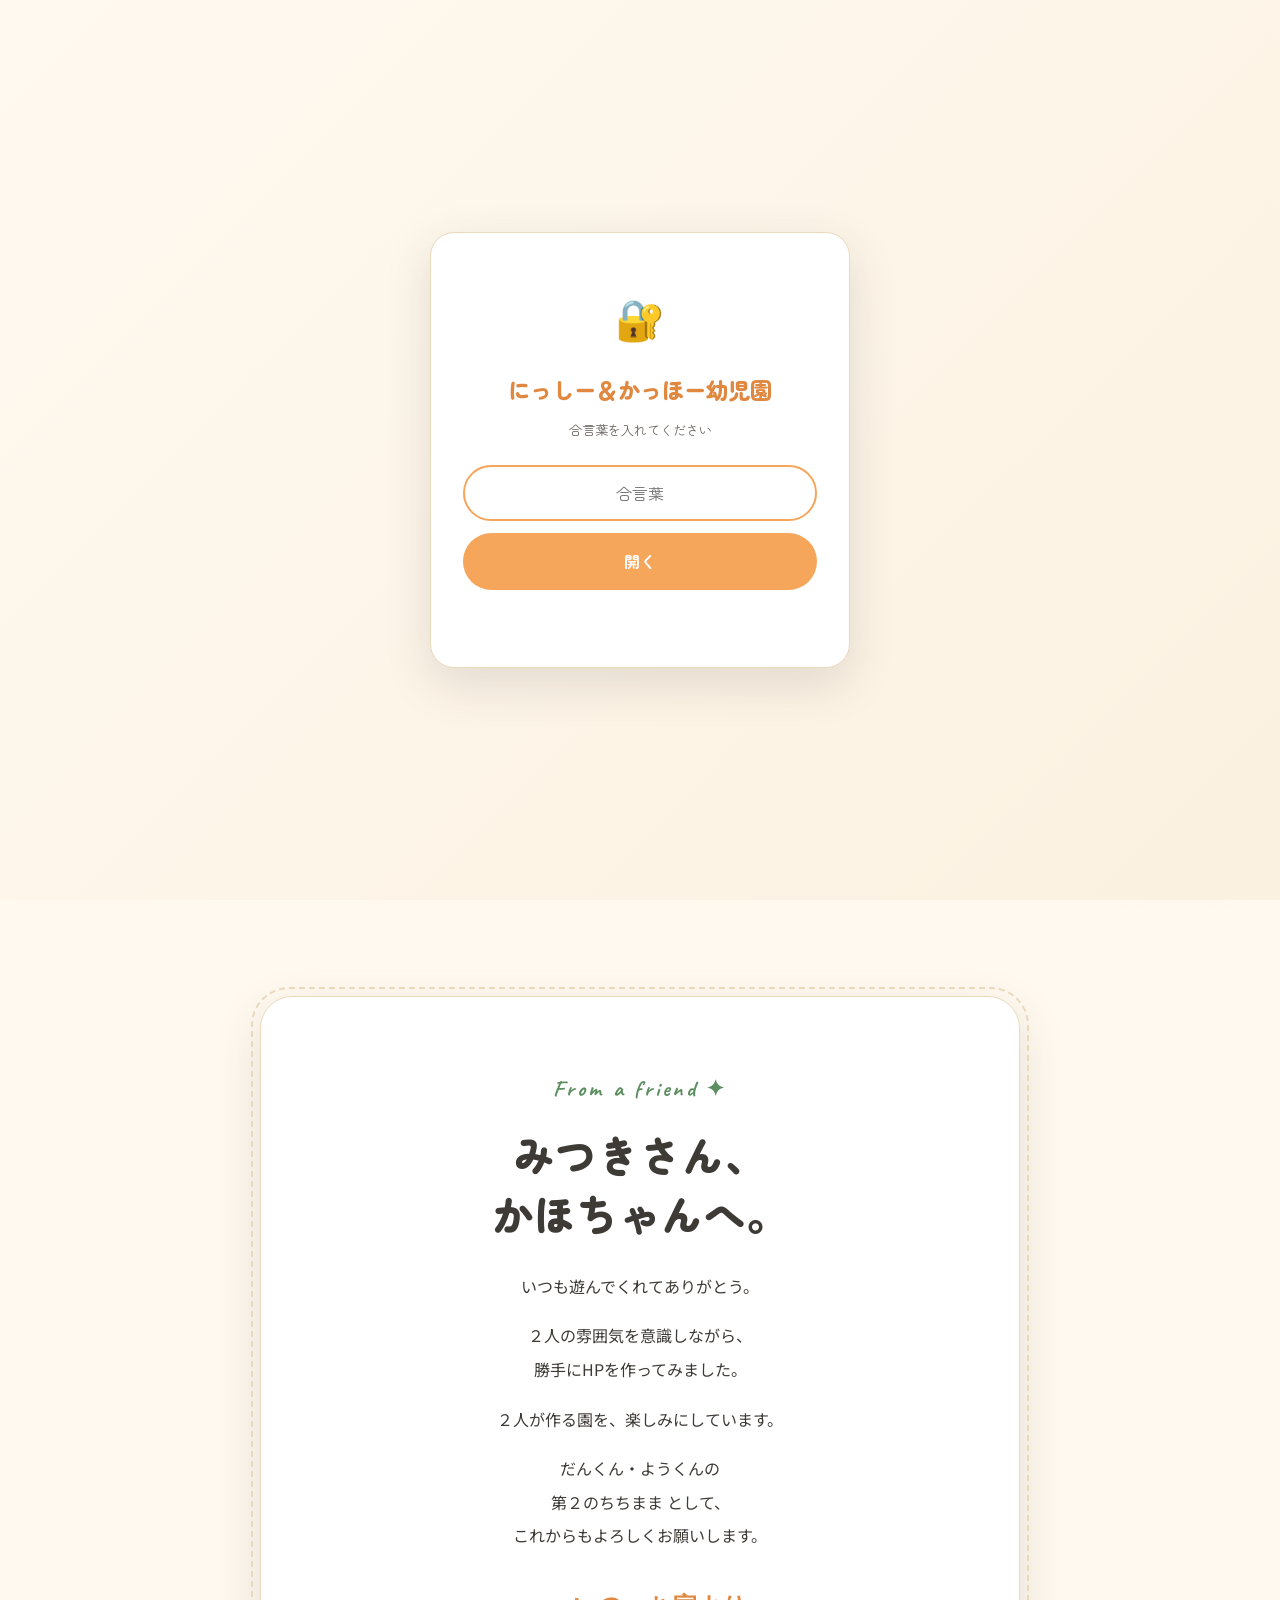
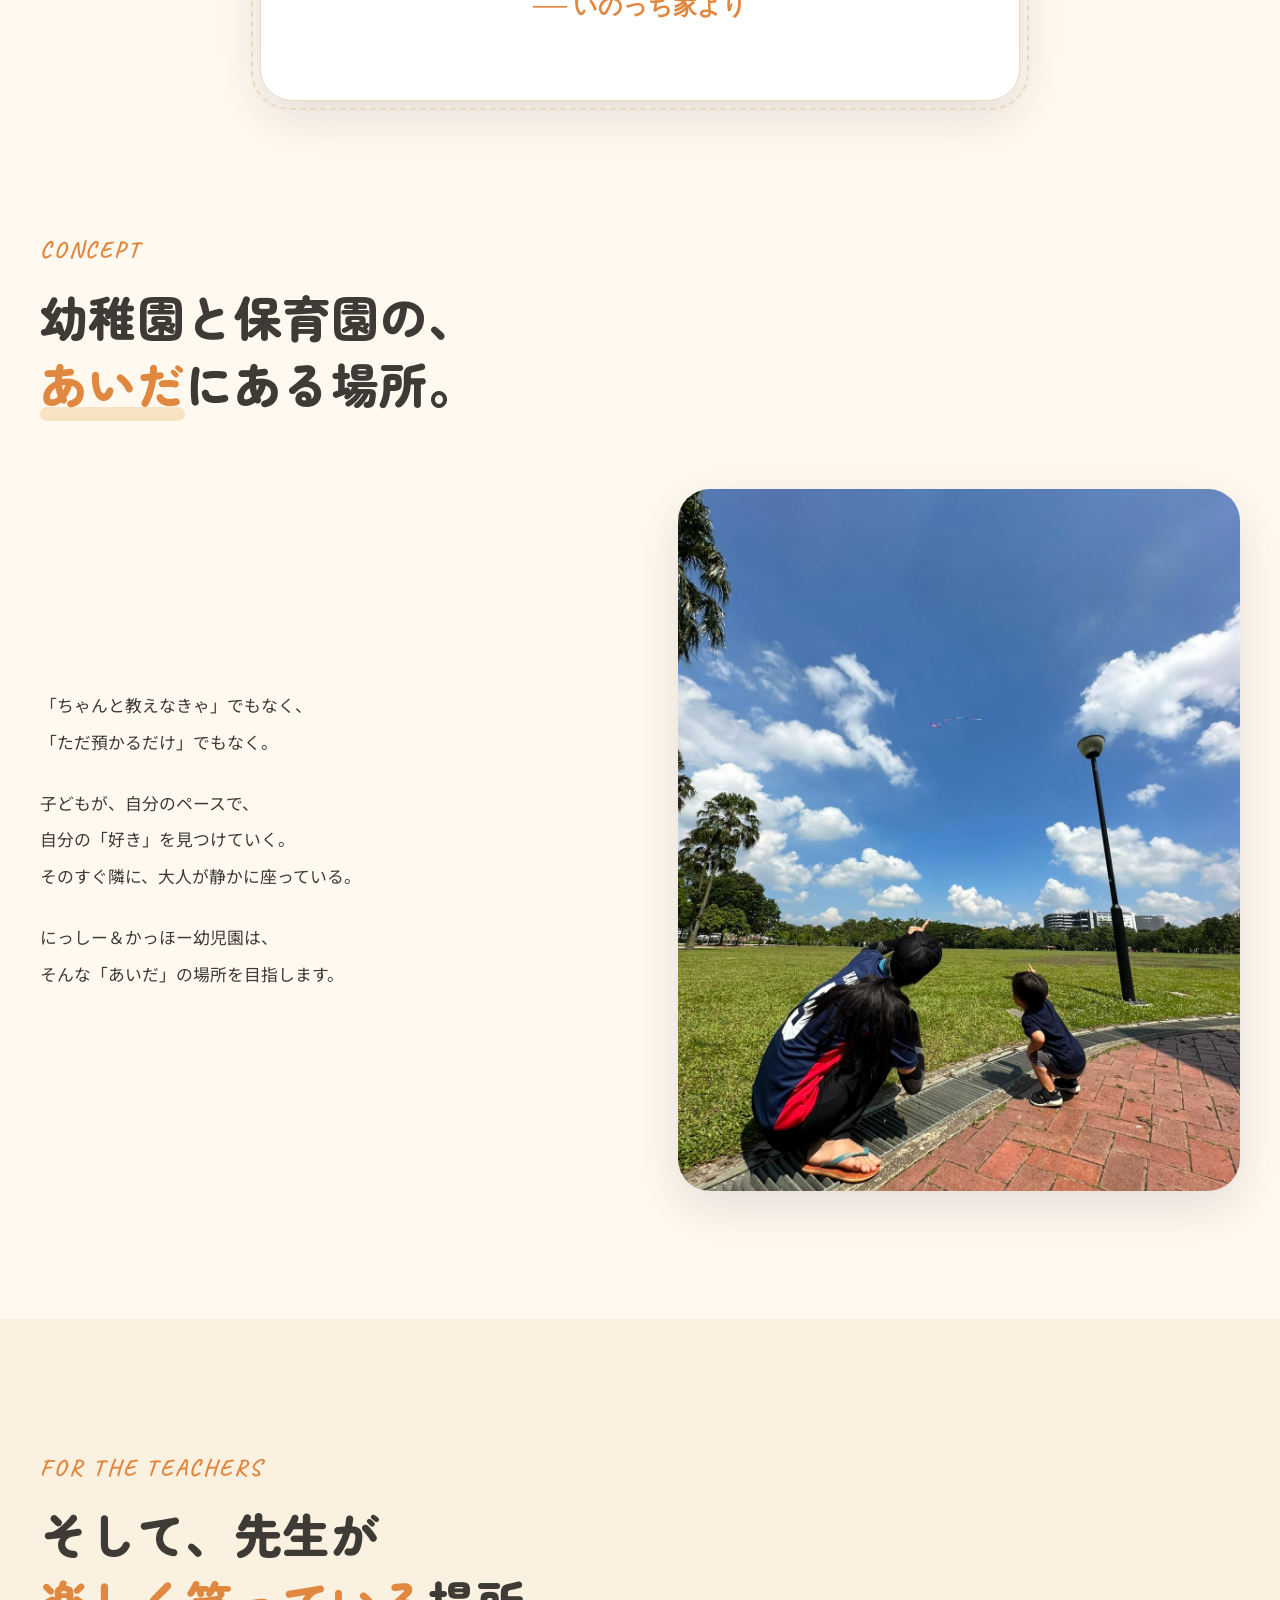
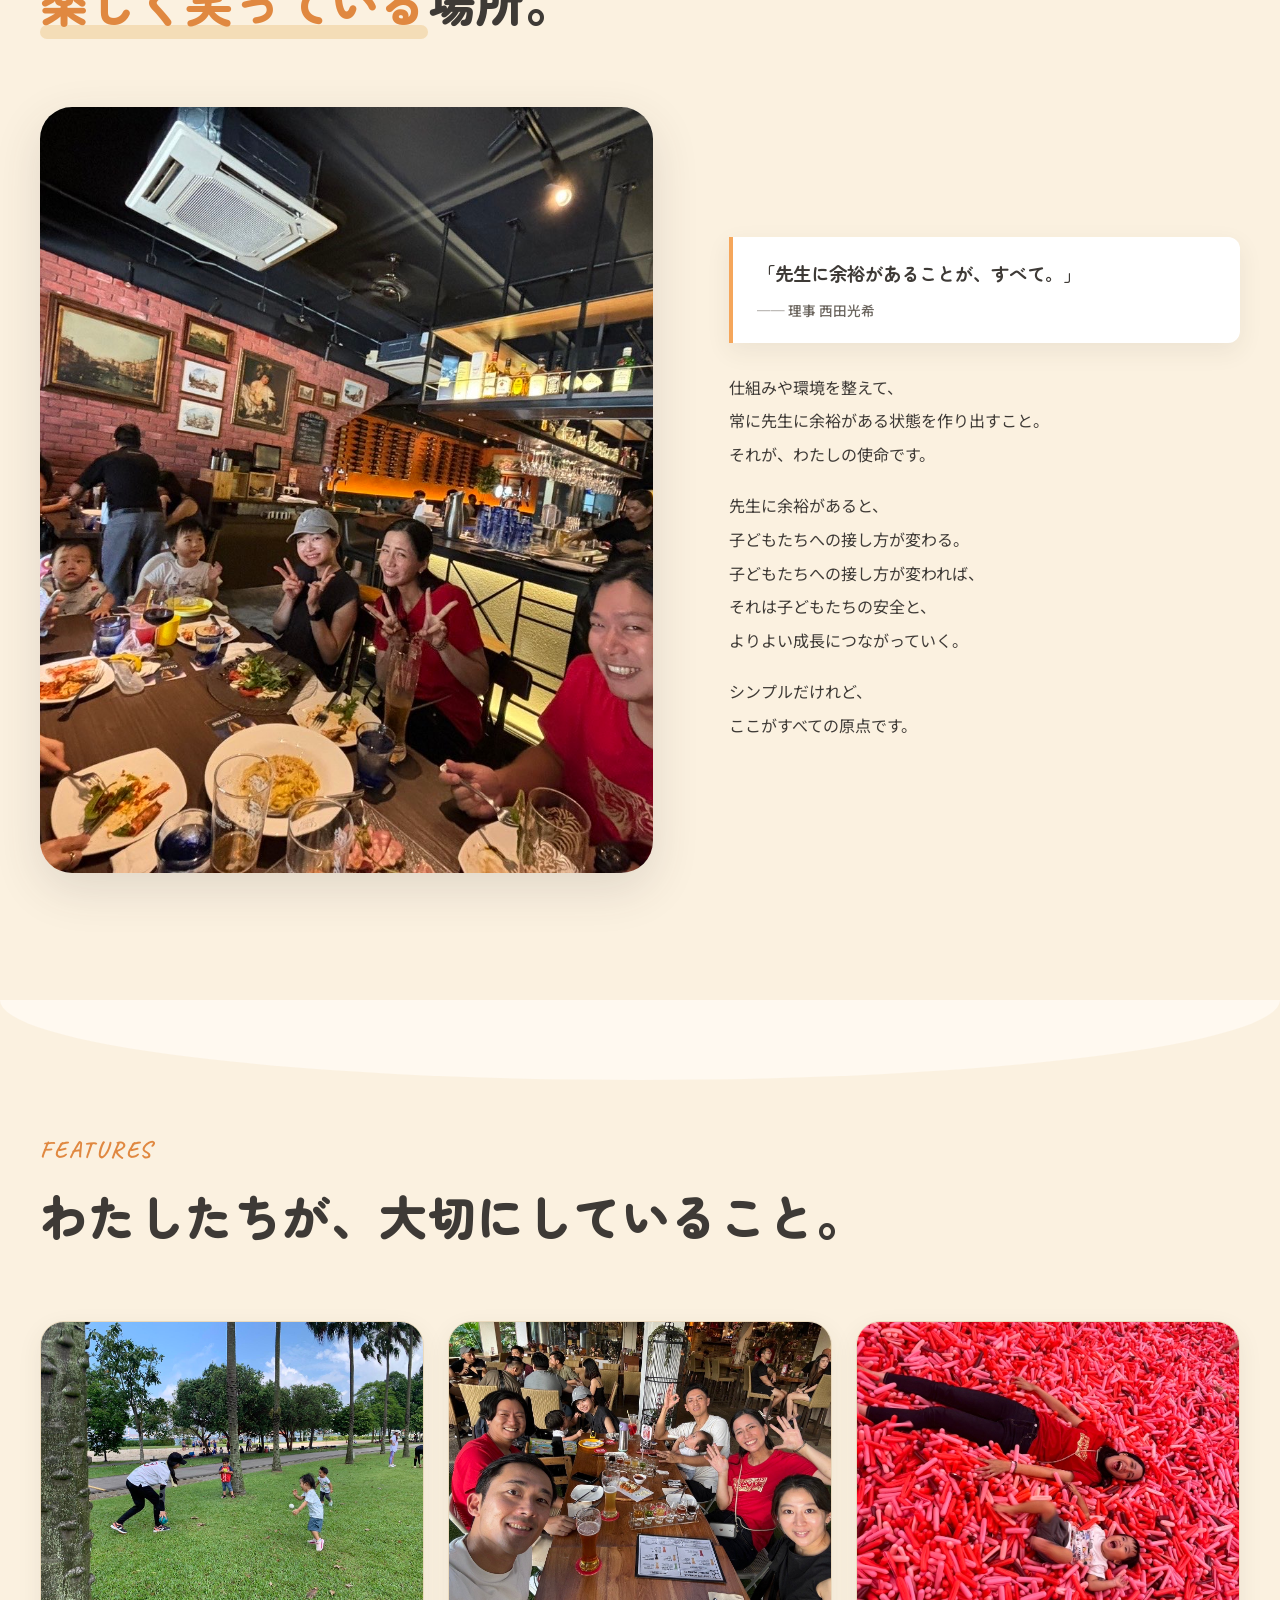
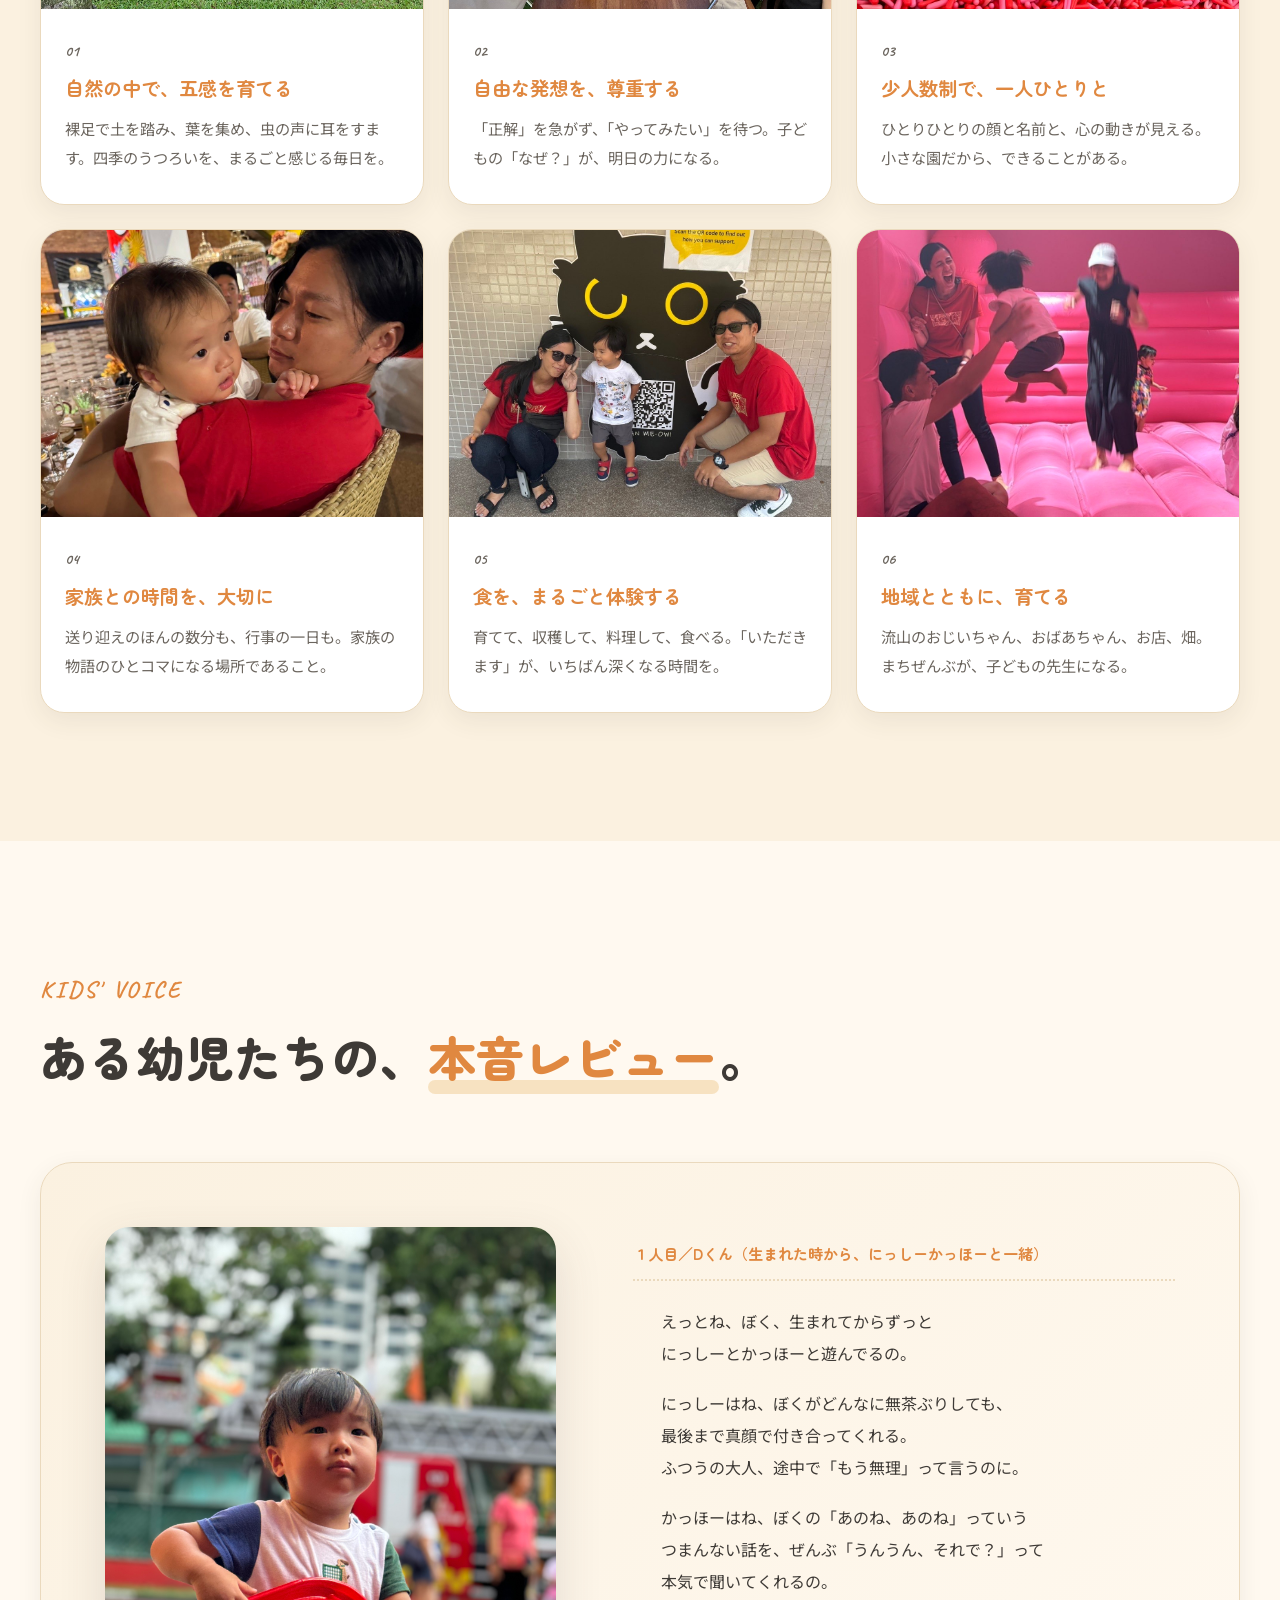
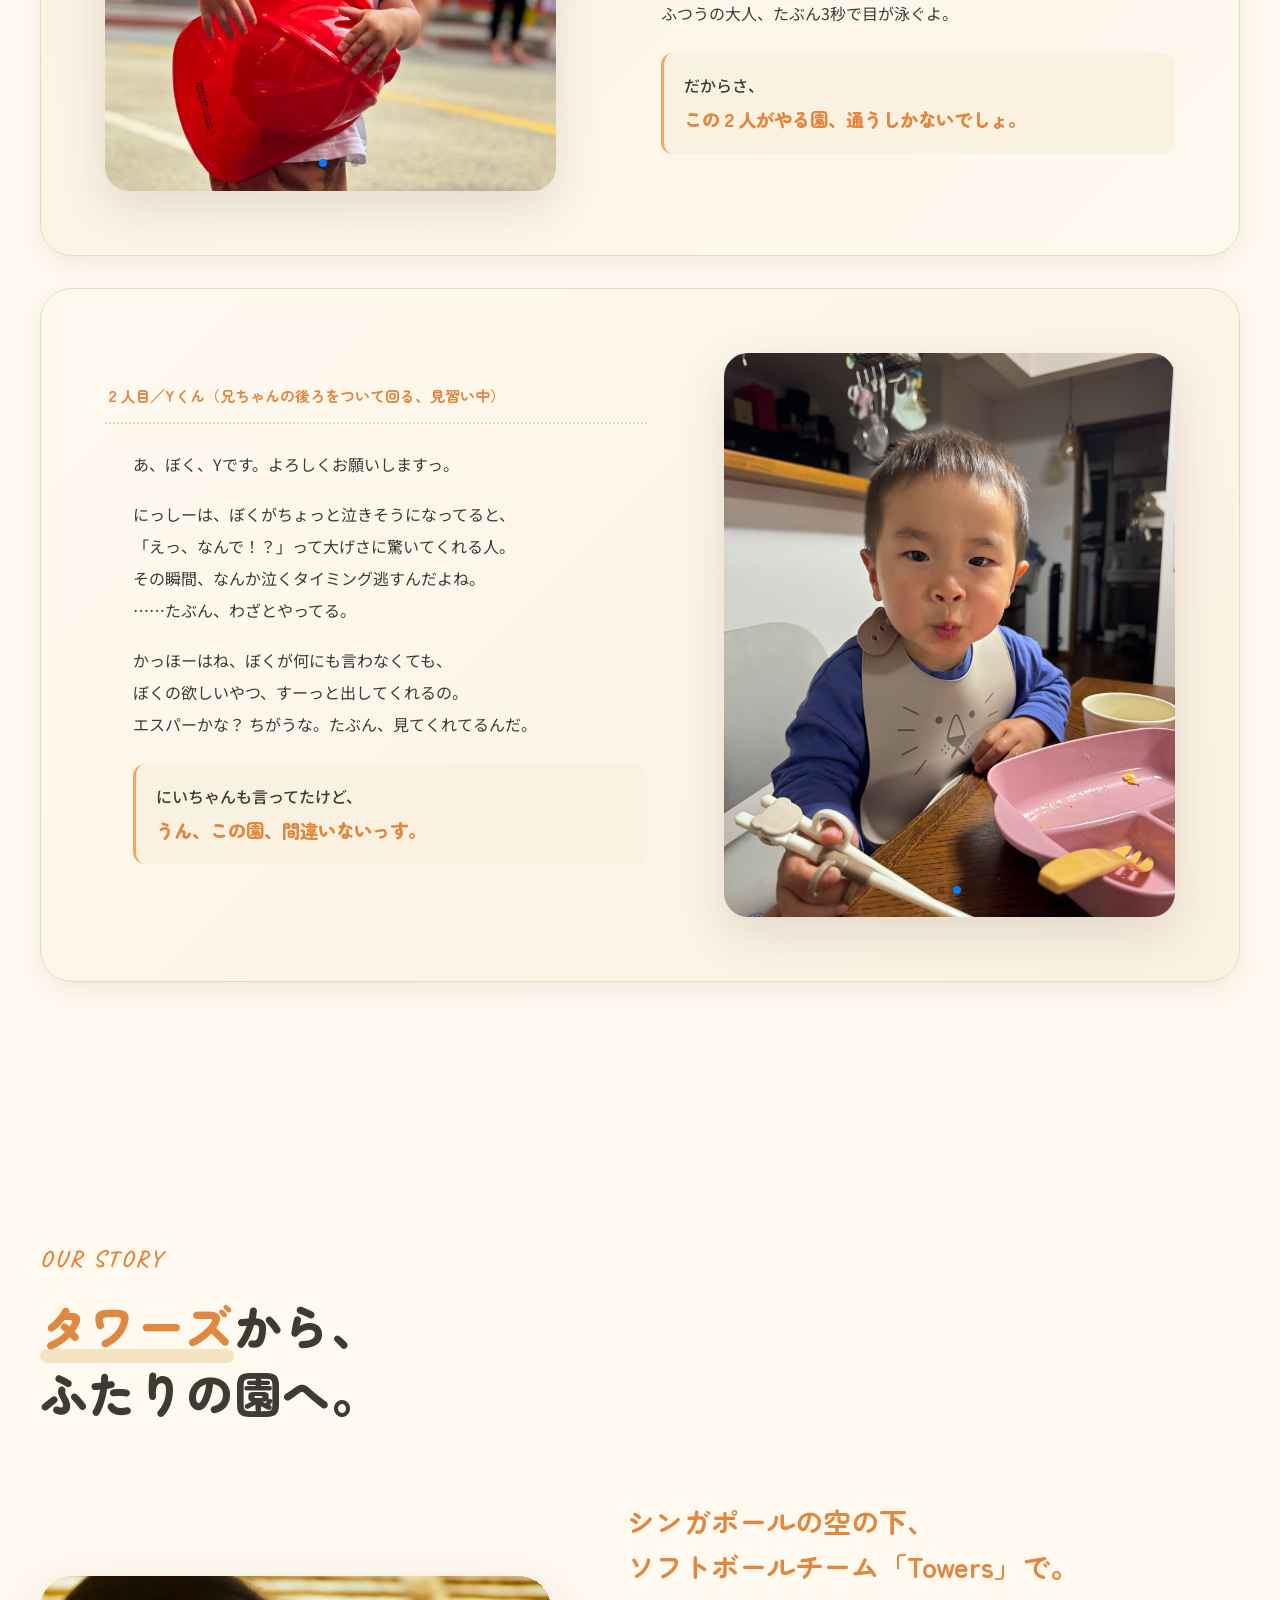
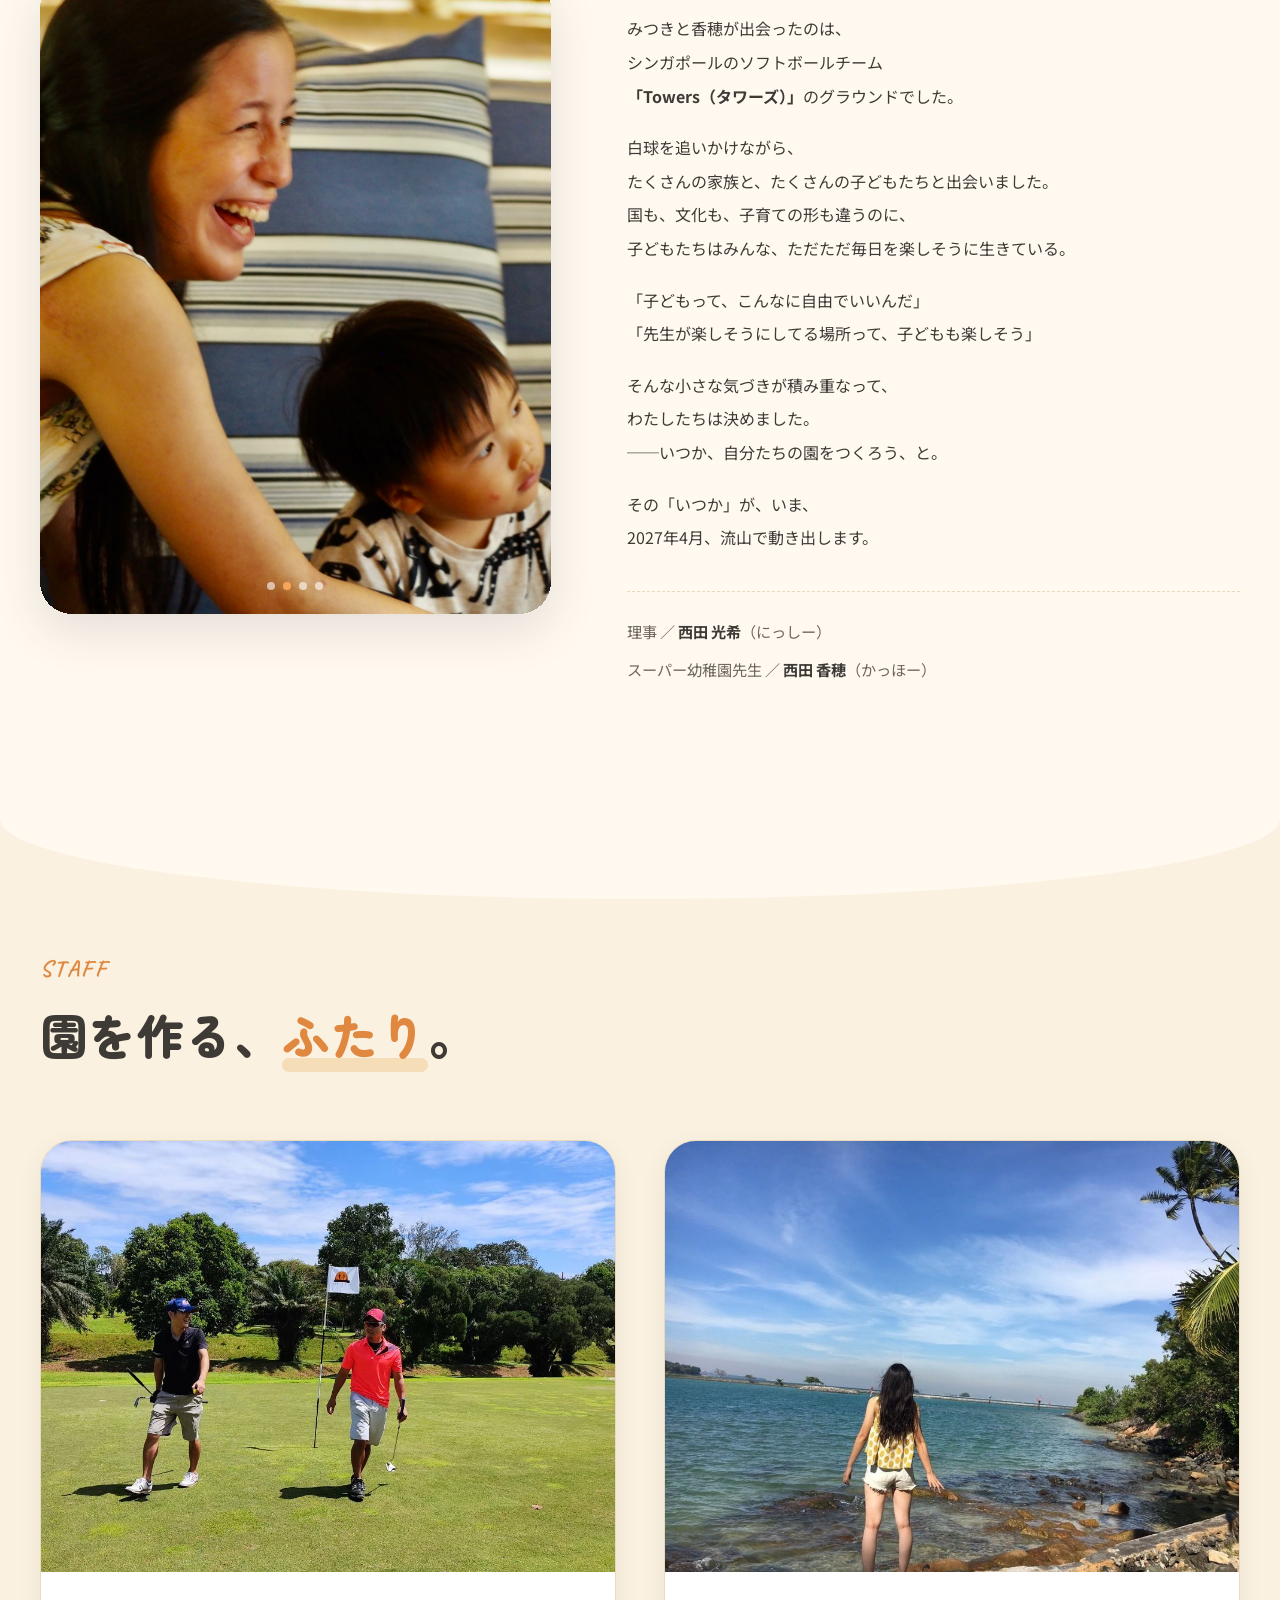
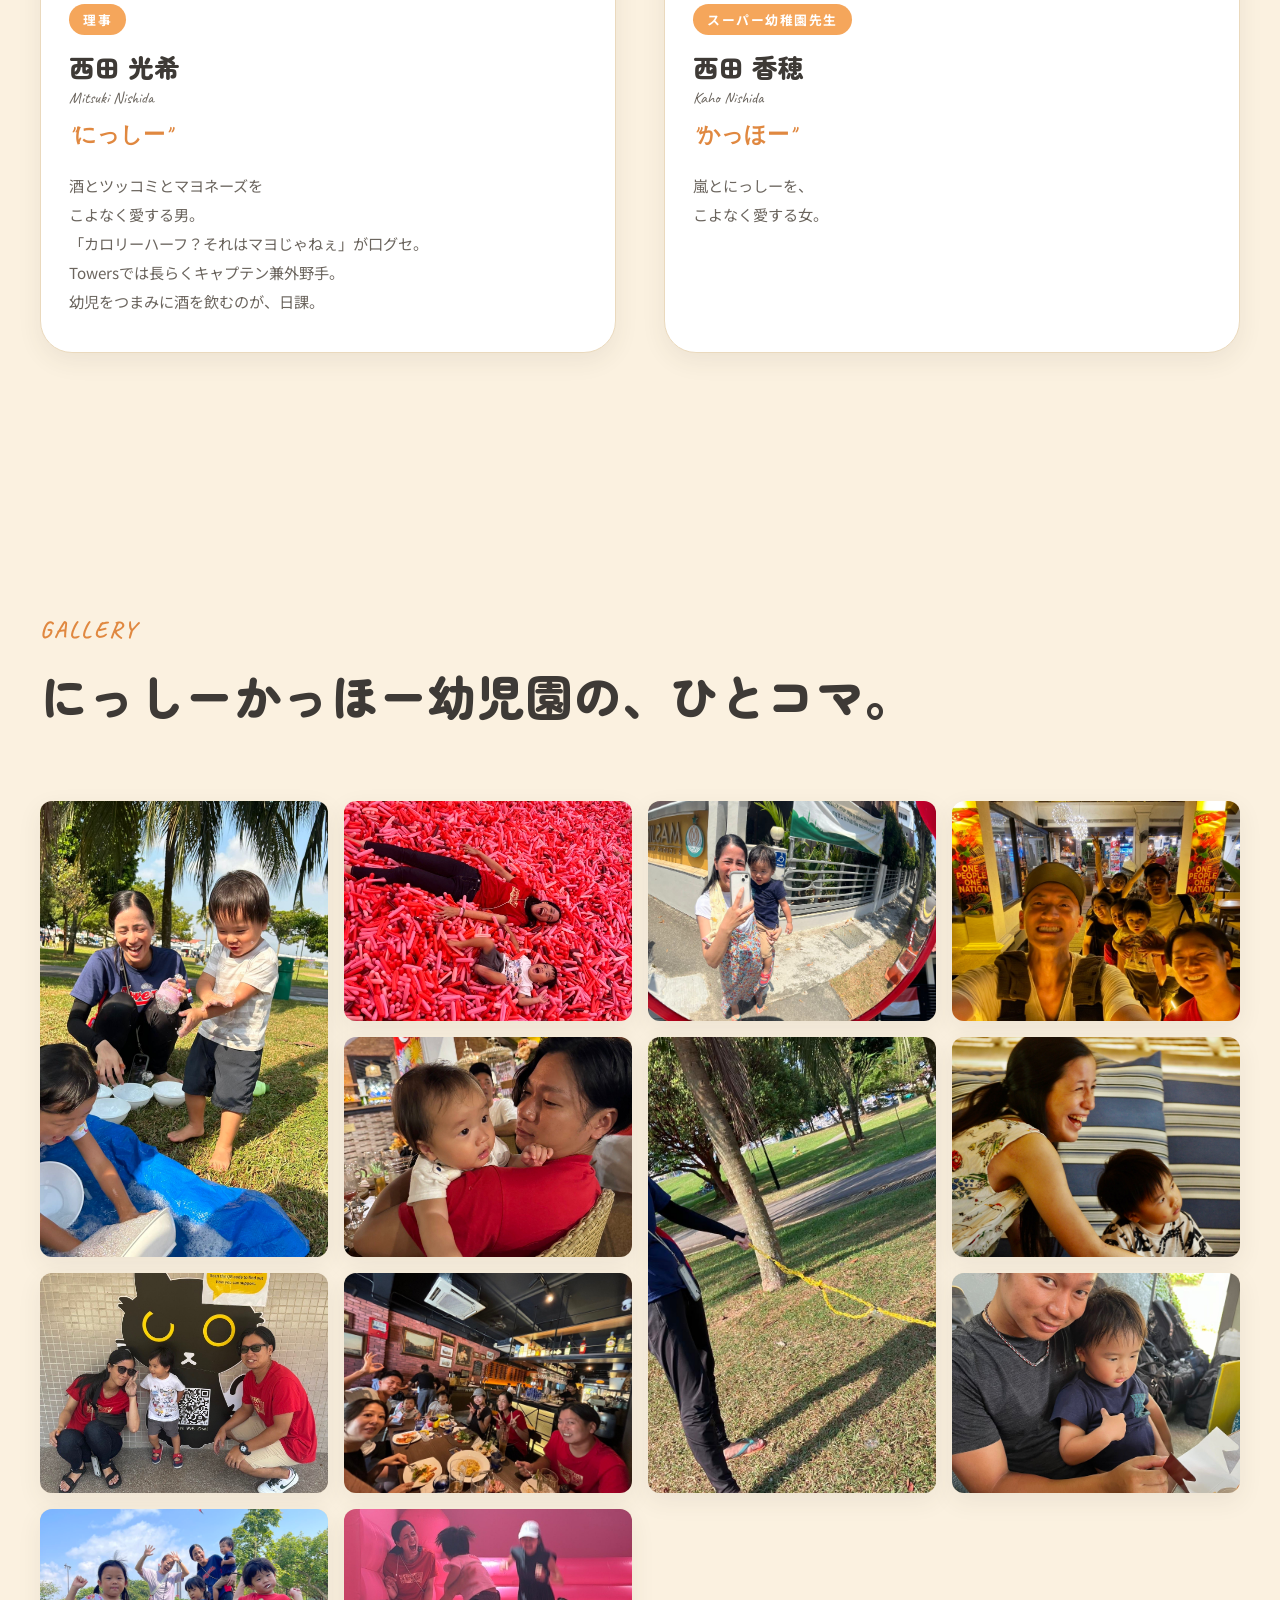
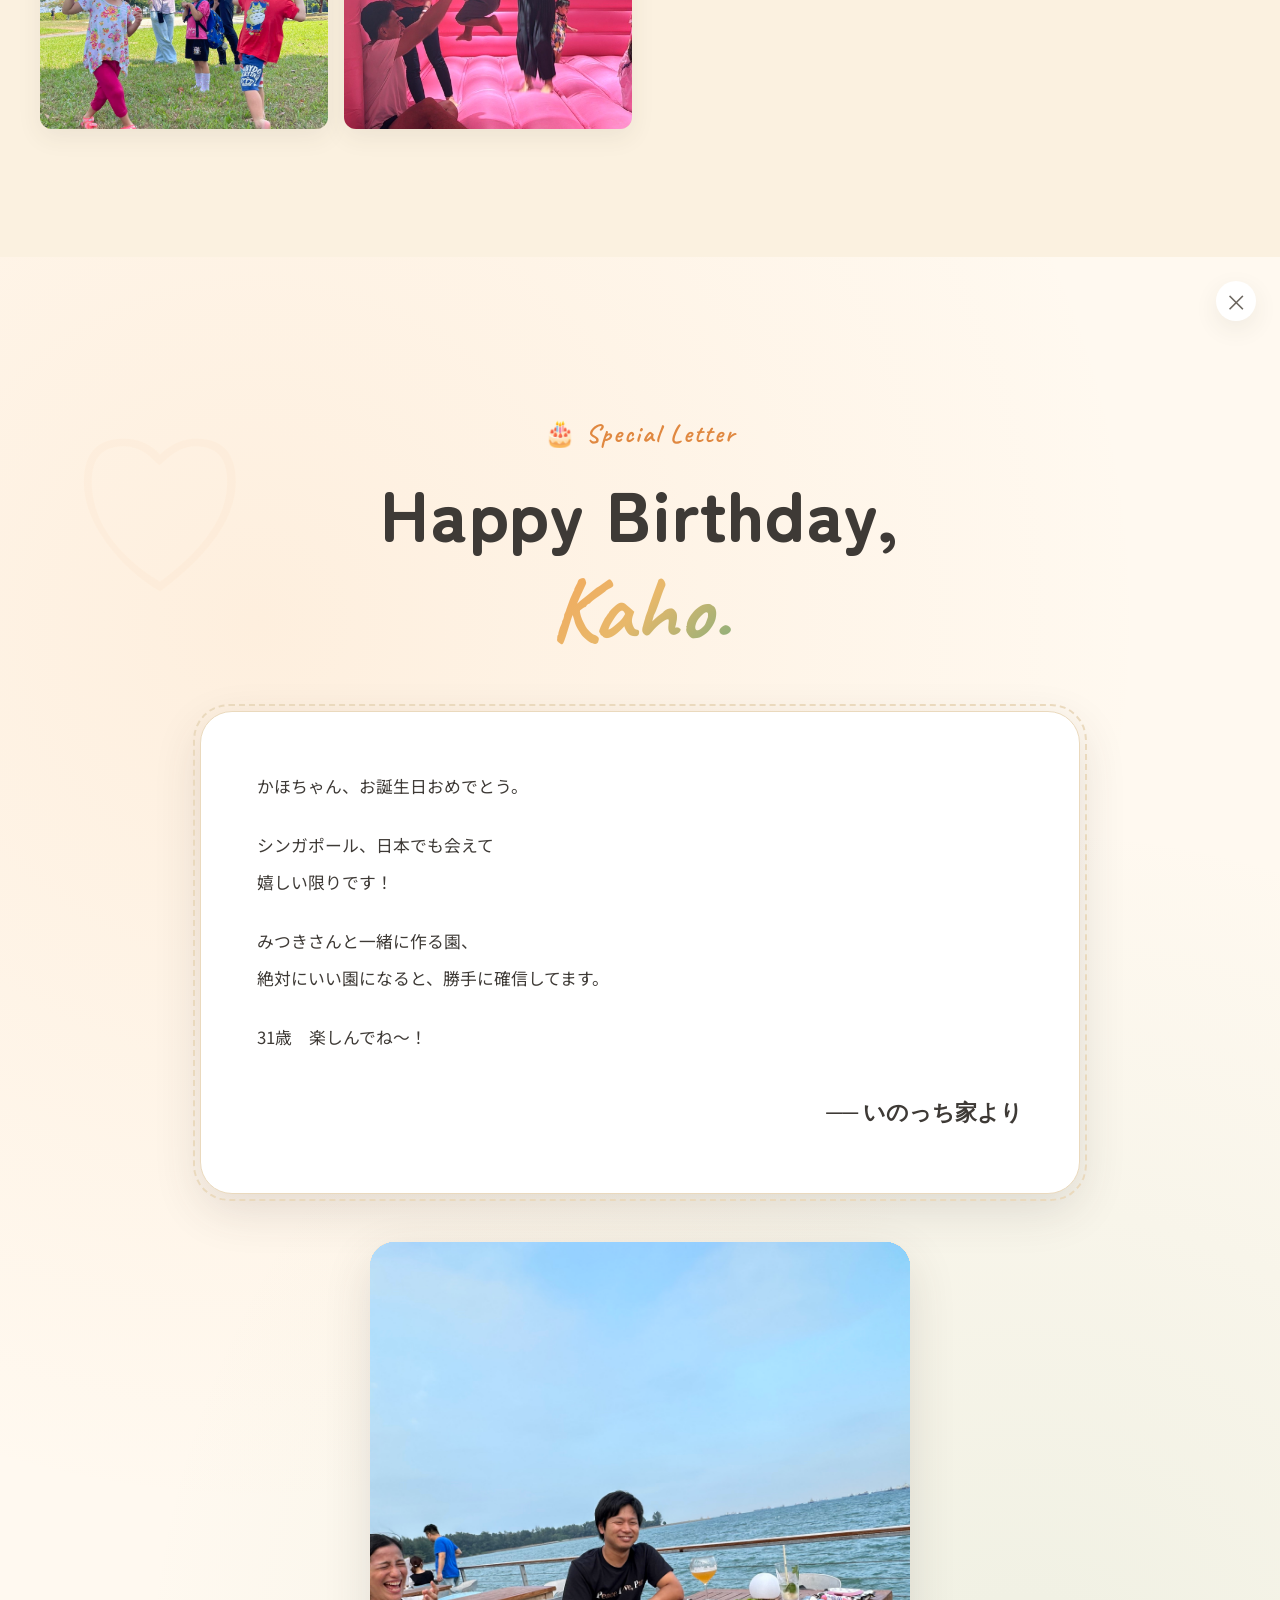
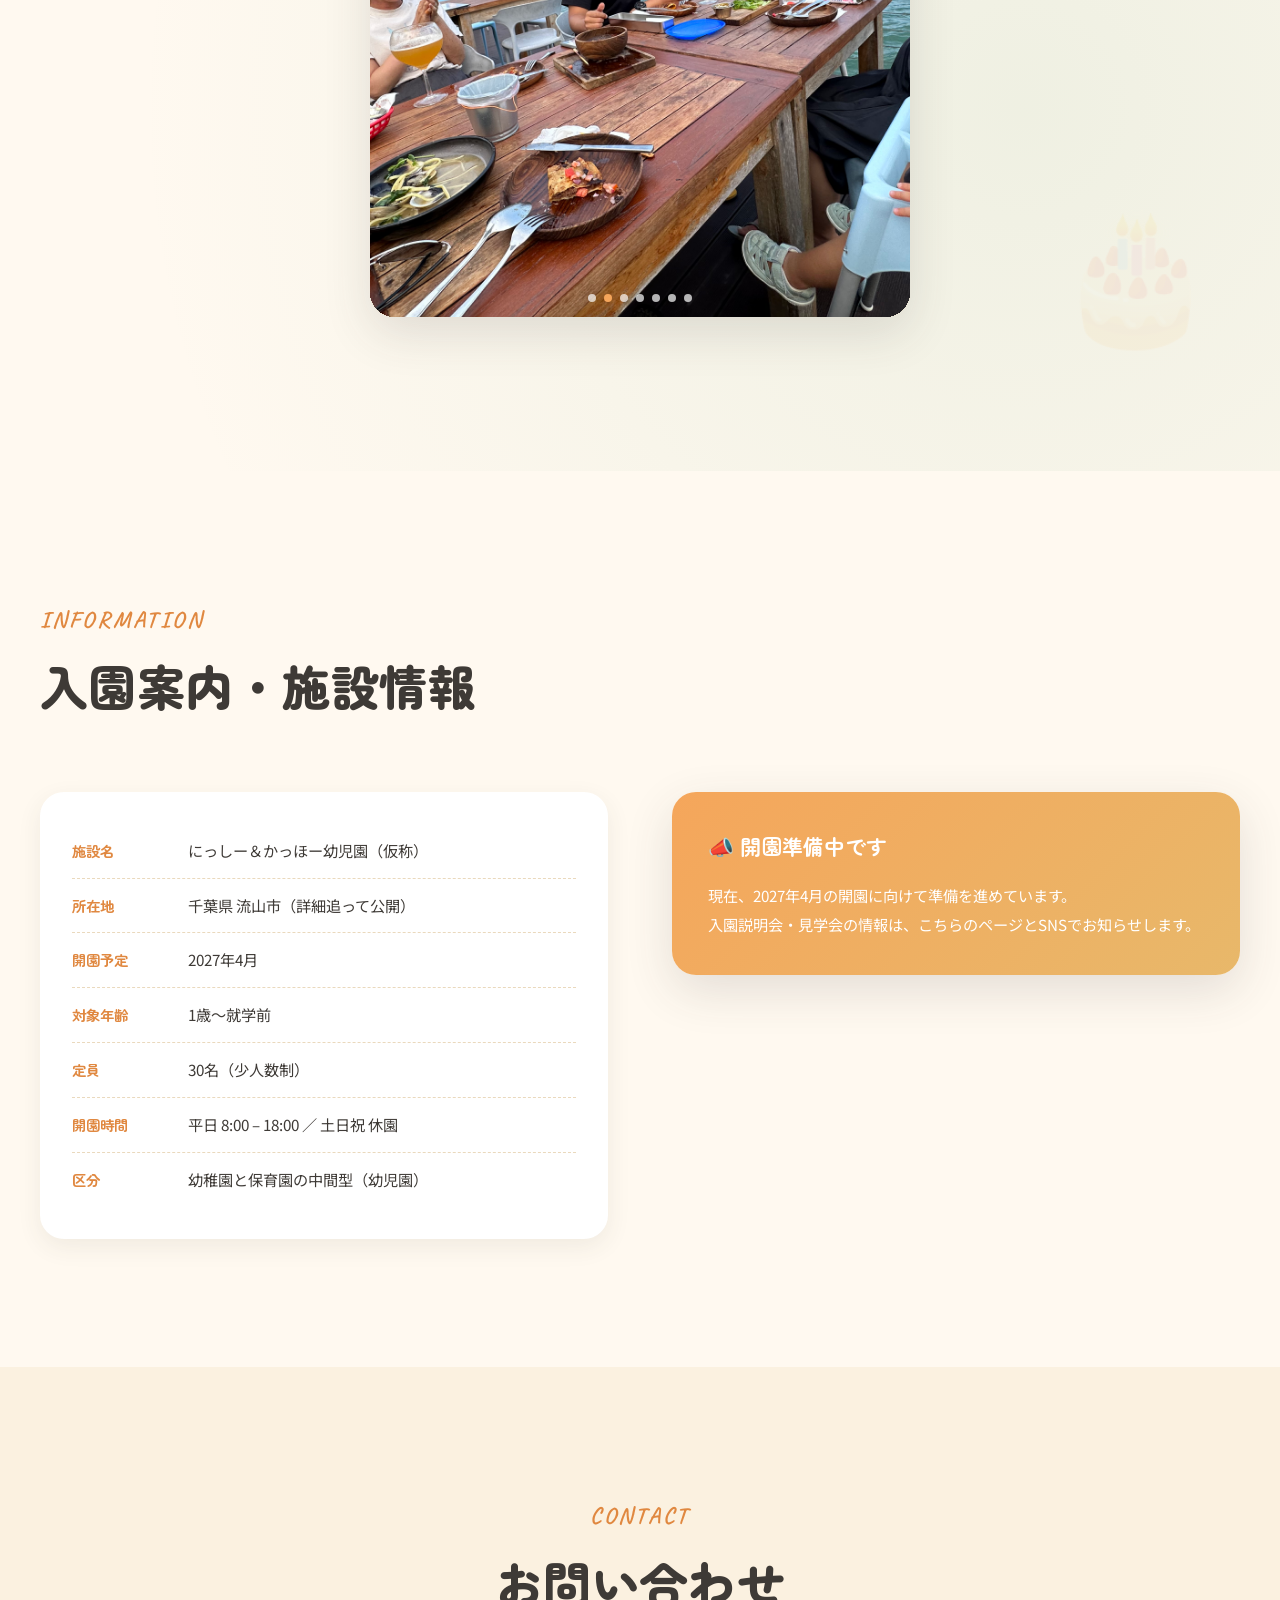
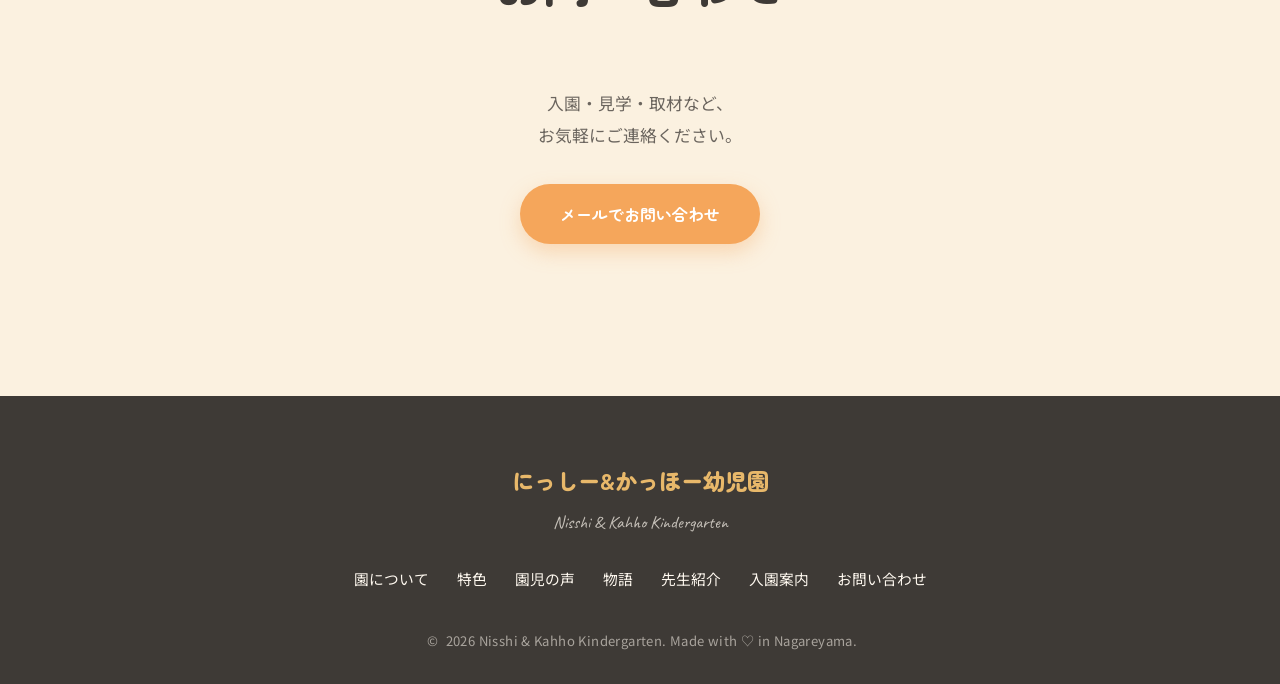
==== commit c9f4f117: "改行調整＆スマホ対応改善" ====
--- a/index.html
+++ b/index.html
@@ -426,7 +426,7 @@
 
       <div class="story__text" data-aos="fade-up" data-aos-delay="100">
         <h3>シンガポールの空の下、<br>ソフトボールチーム「Towers」で。</h3>
-        <p>みつきと香穂が出会ったのは、シンガポールのソフトボールチーム<strong>「Towers（タワーズ）」</strong>のグラウンドでした。</p>
+        <p>みつきと香穂が出会ったのは、<br class="pc-br">シンガポールのソフトボールチーム<br class="pc-br"><strong>「Towers（タワーズ）」</strong>のグラウンドでした。</p>
 
         <p>白球を追いかけながら、<br>たくさんの家族と、たくさんの子どもたちと出会いました。<br>国も、文化も、子育ての形も違うのに、<br>子どもたちはみんな、ただただ毎日を楽しそうに生きている。</p>
 
--- a/css/style.css
+++ b/css/style.css
@@ -657,6 +657,7 @@
   }
 }
 @media (max-width: 600px) {
+  .pc-br { display: none; }
   .features__grid {
     grid-template-columns: 1fr;
   }
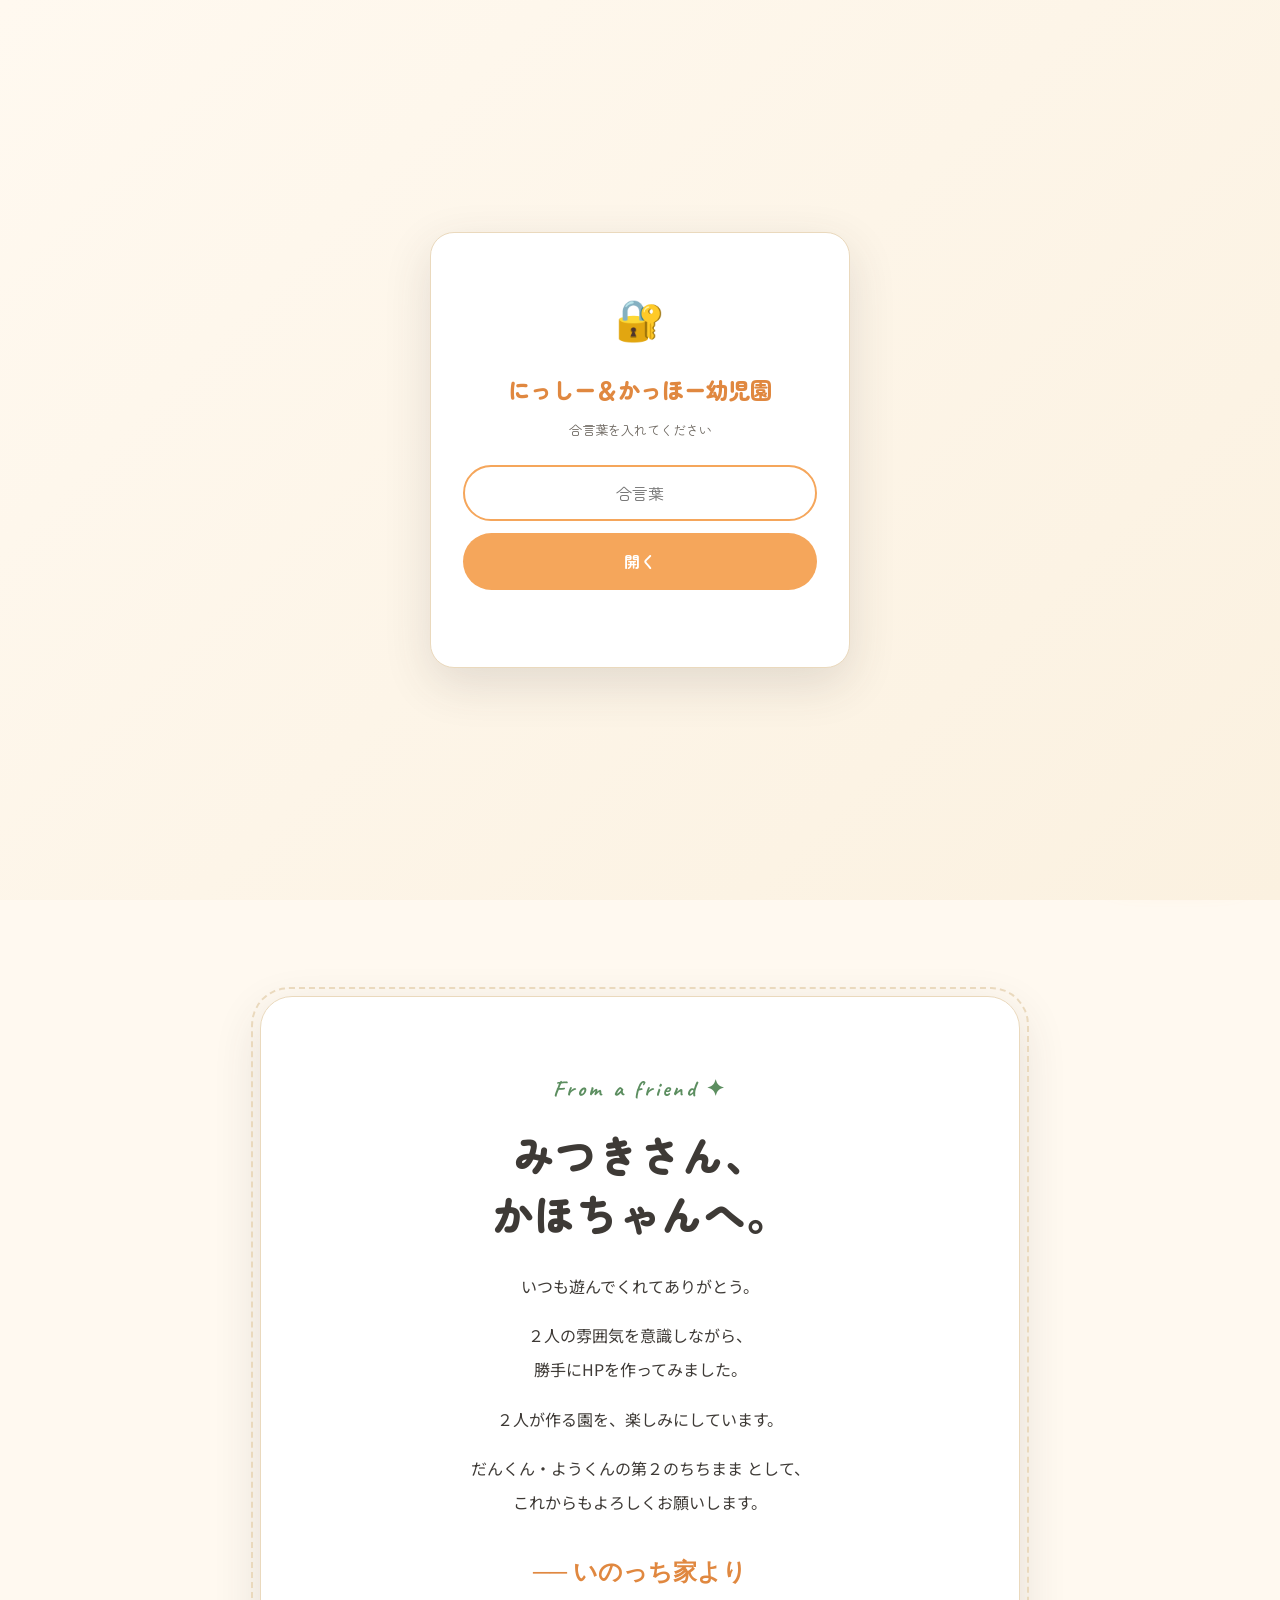
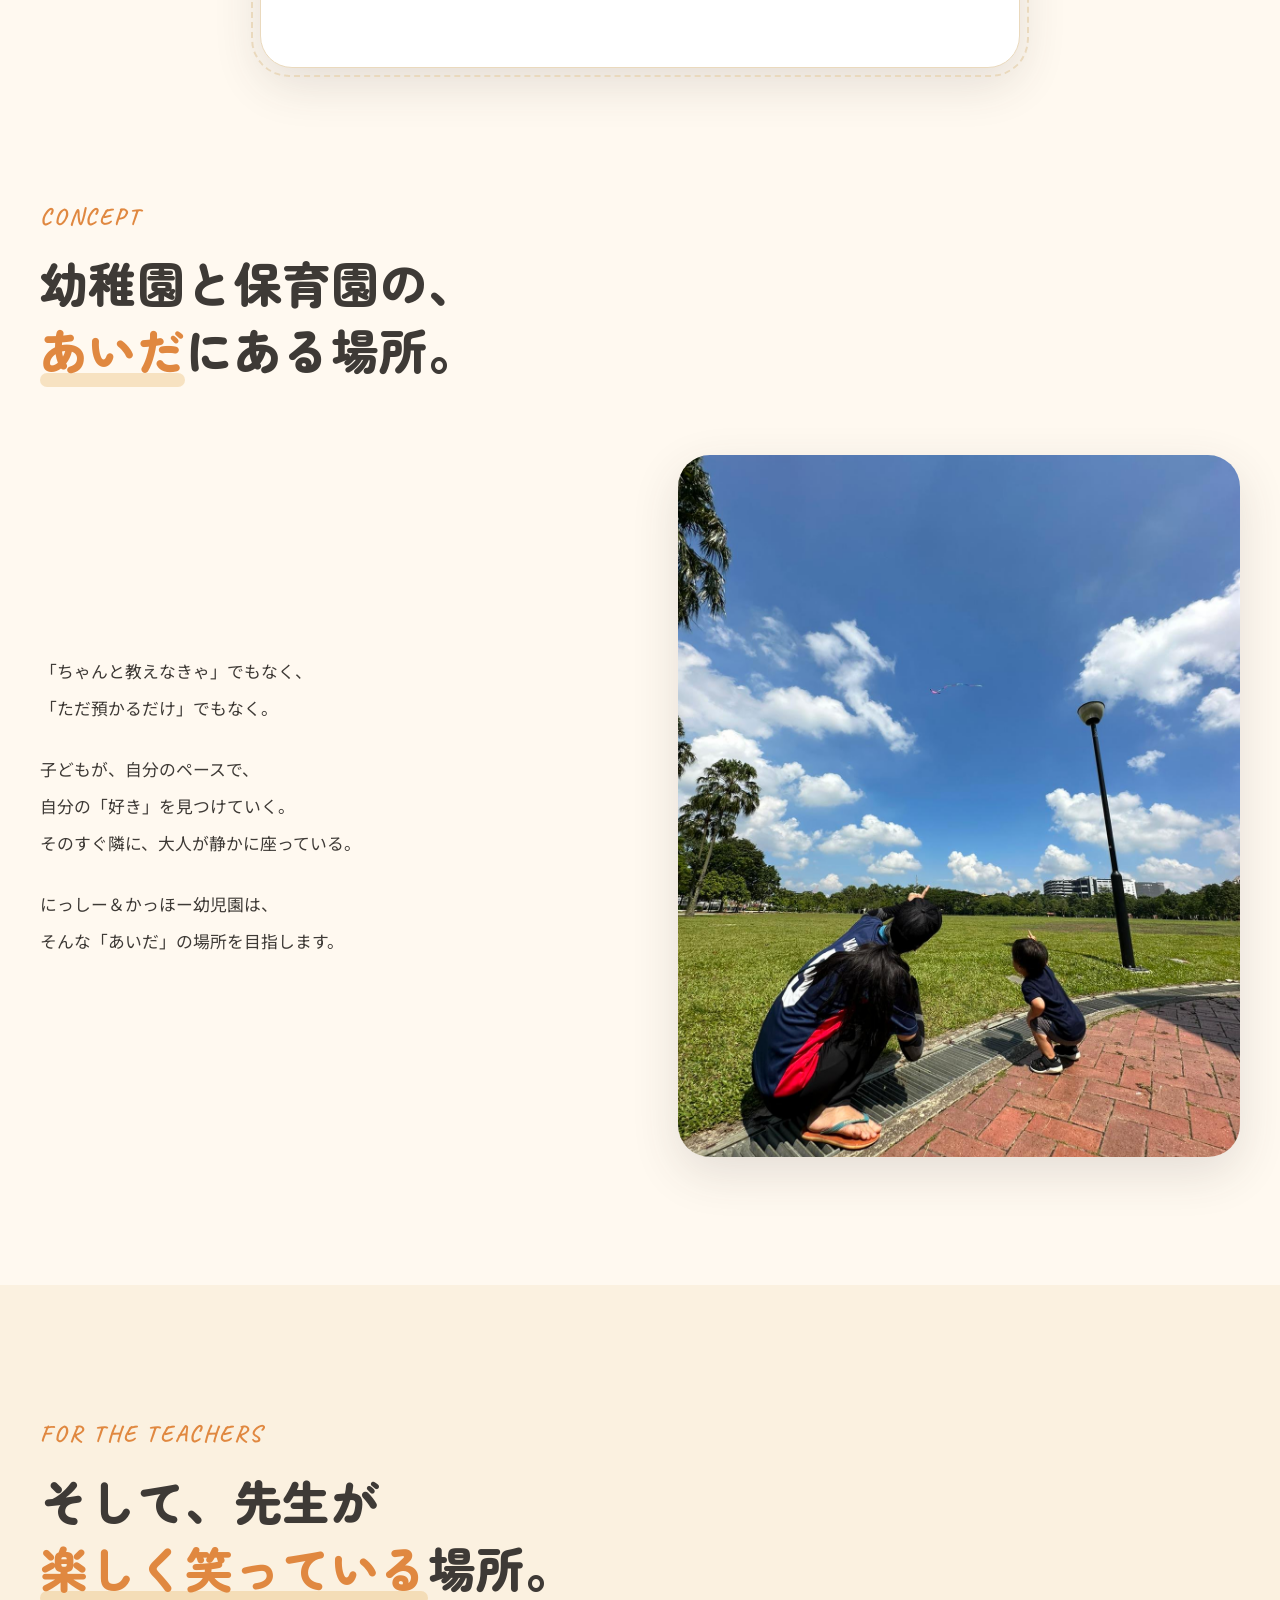
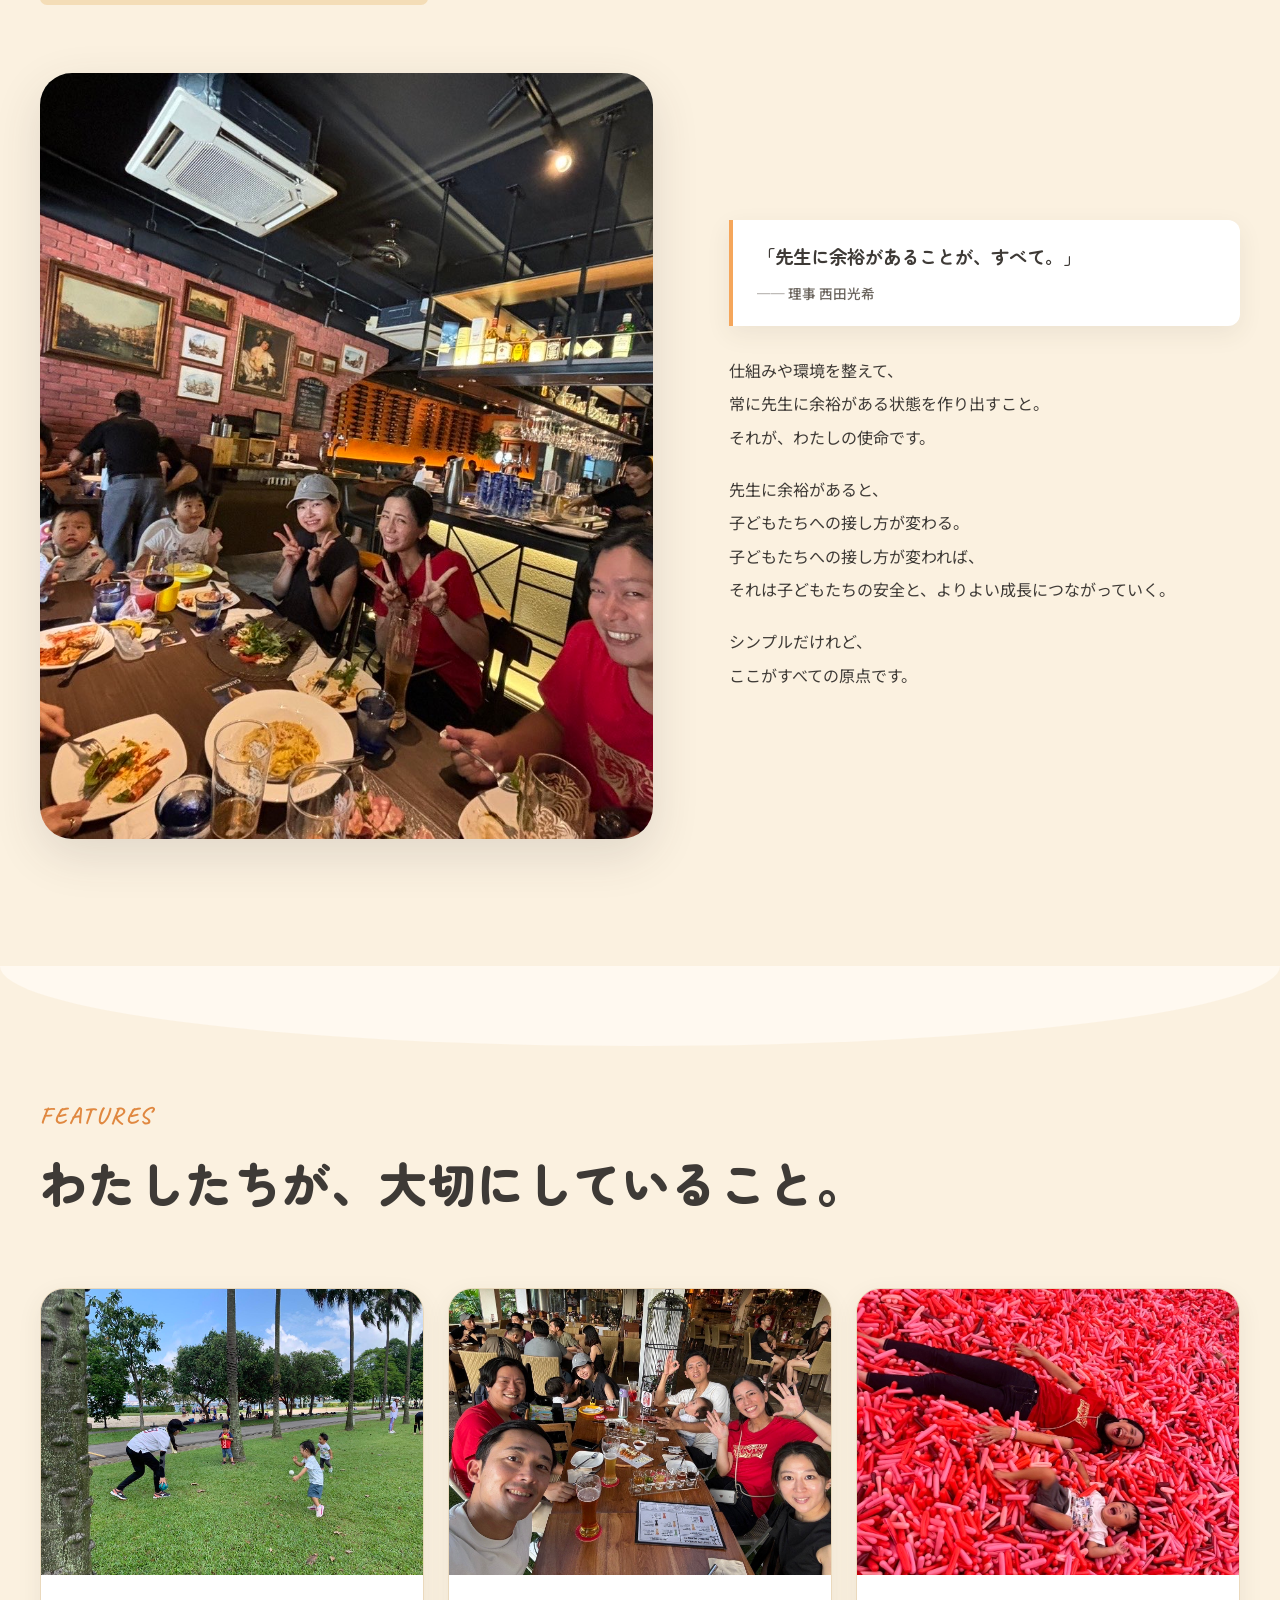
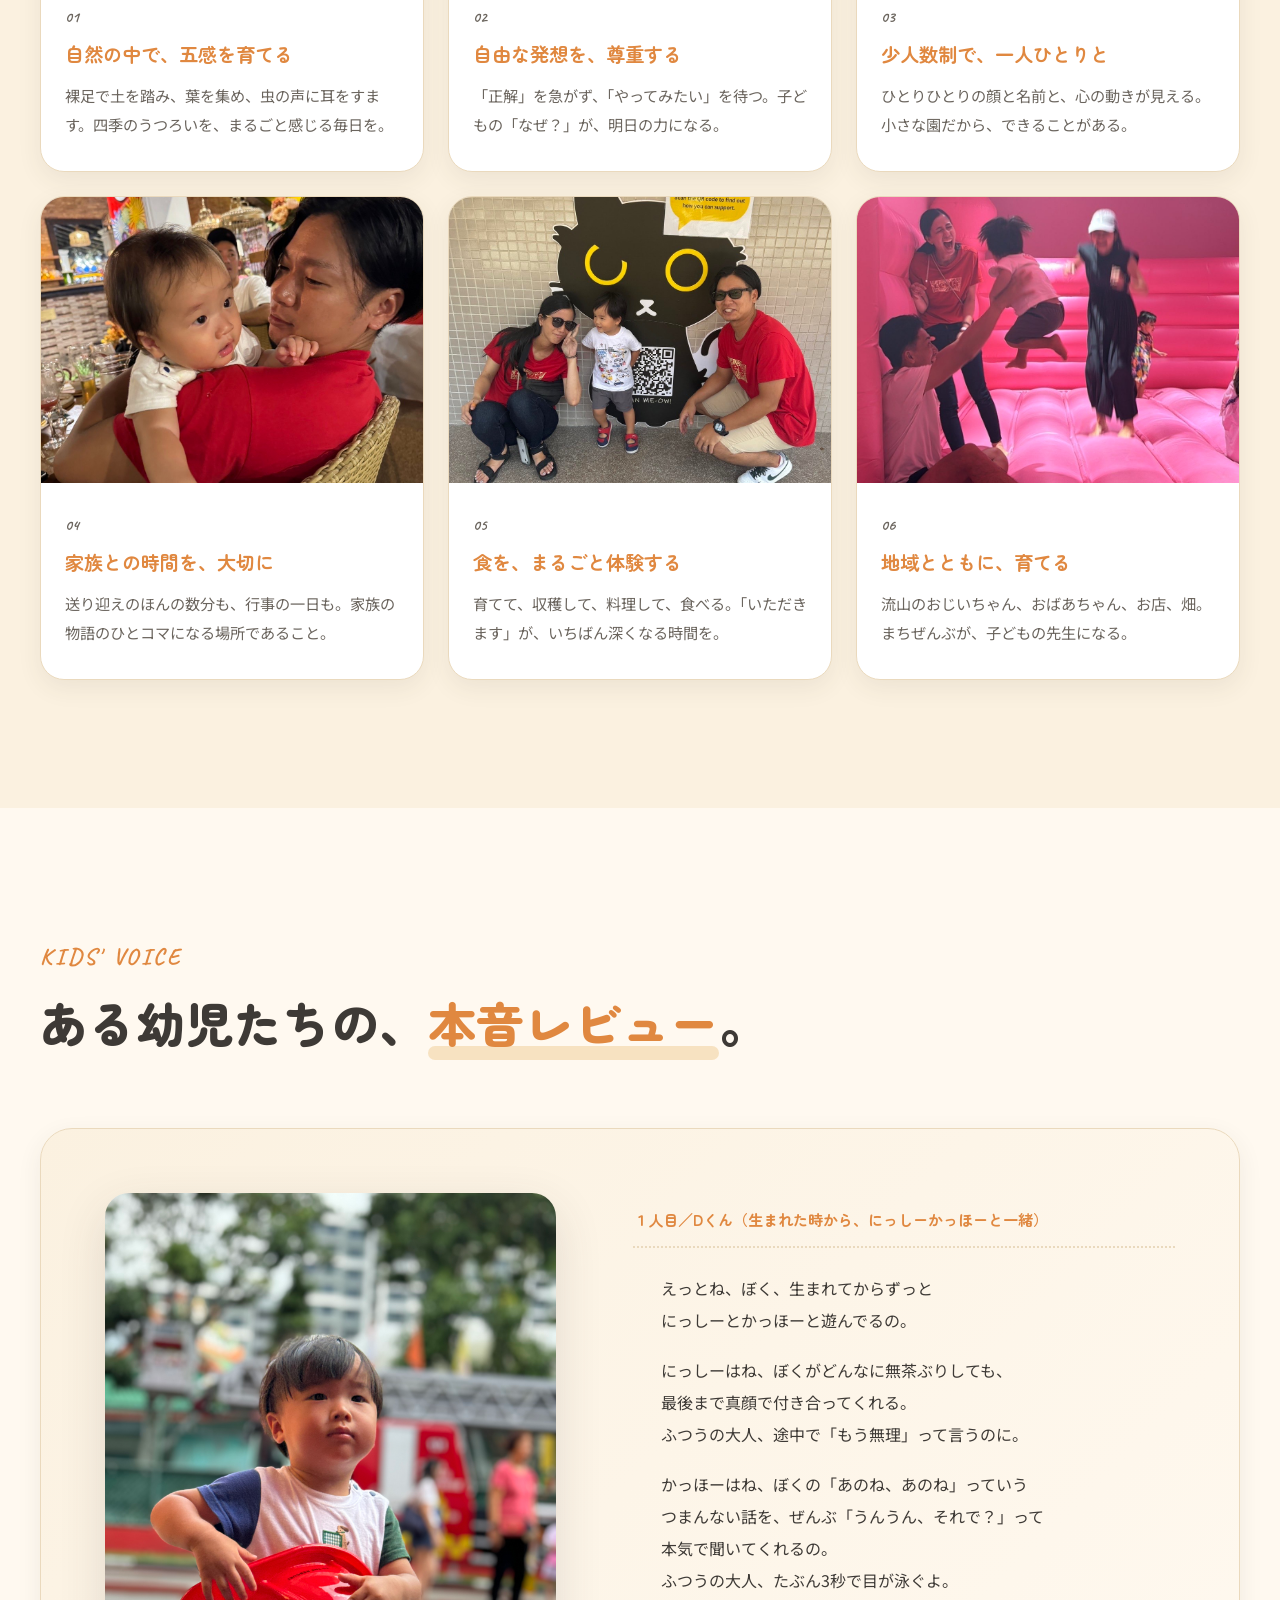
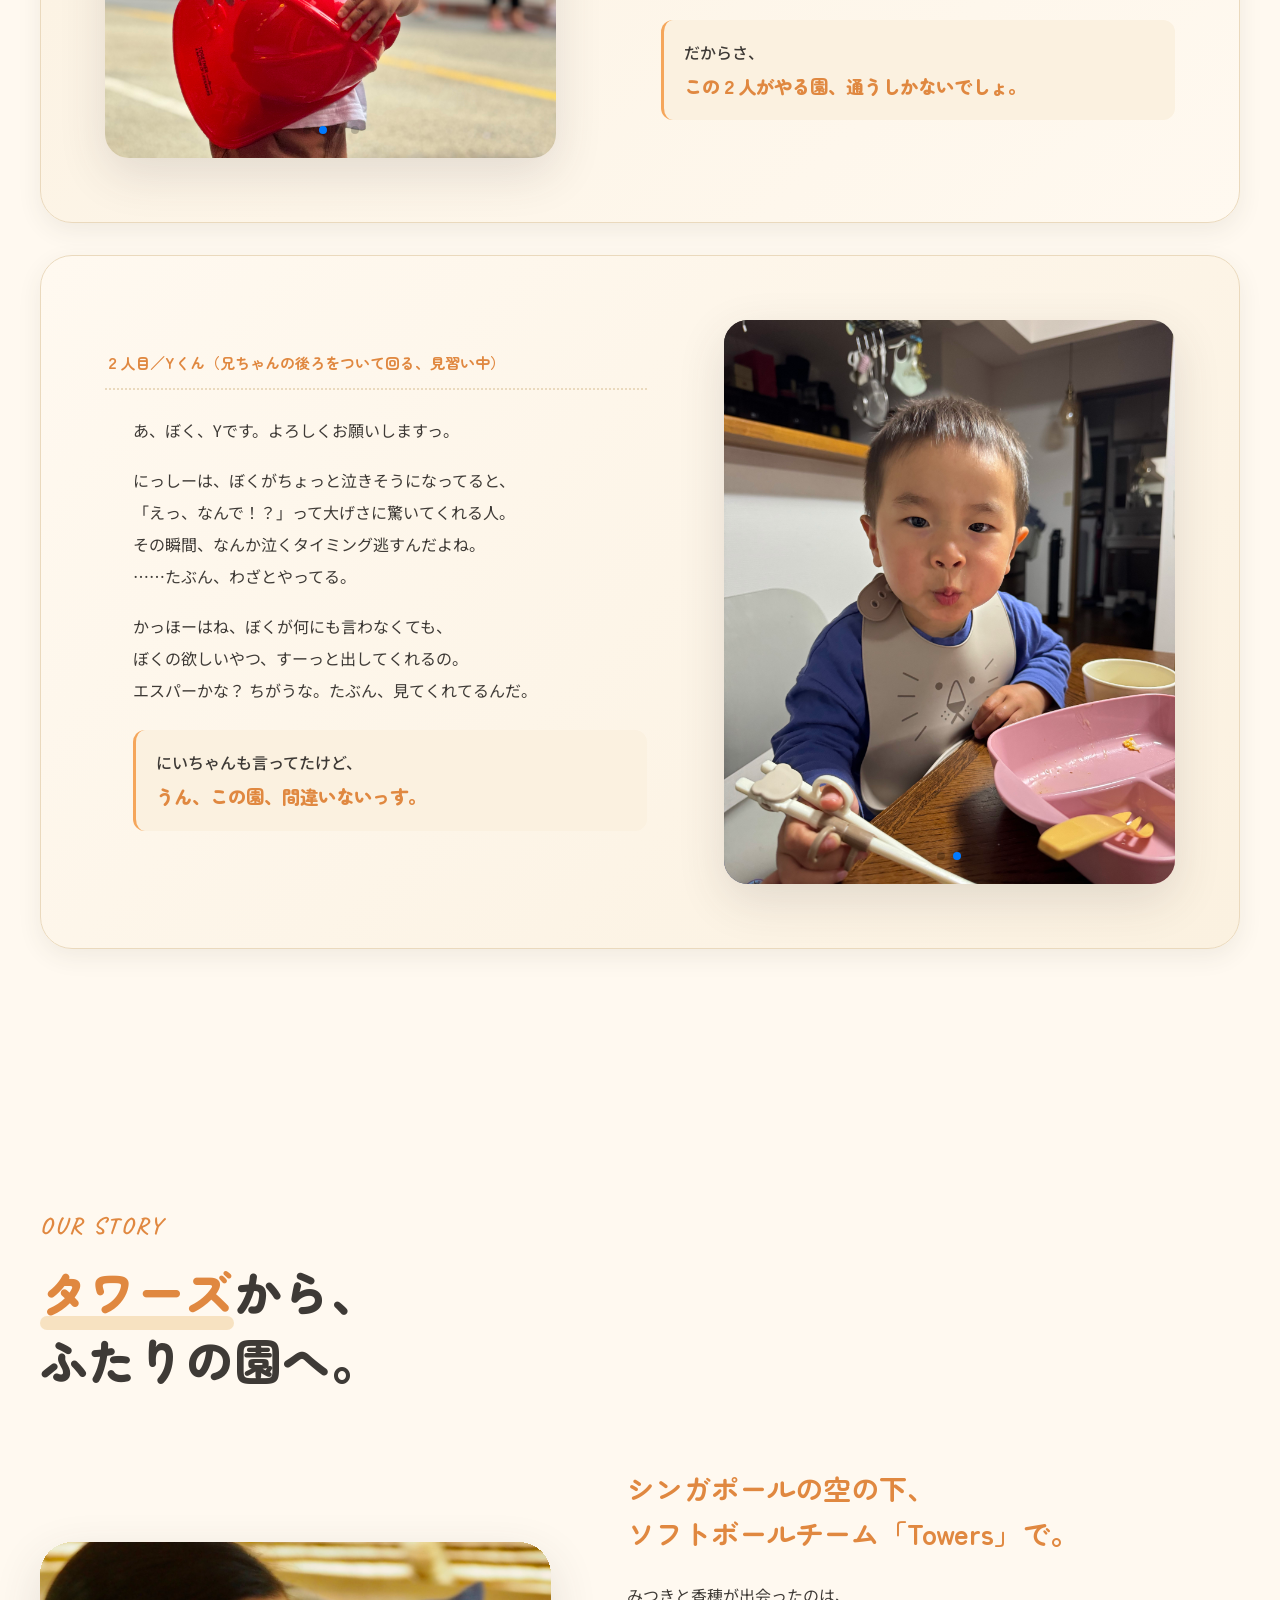
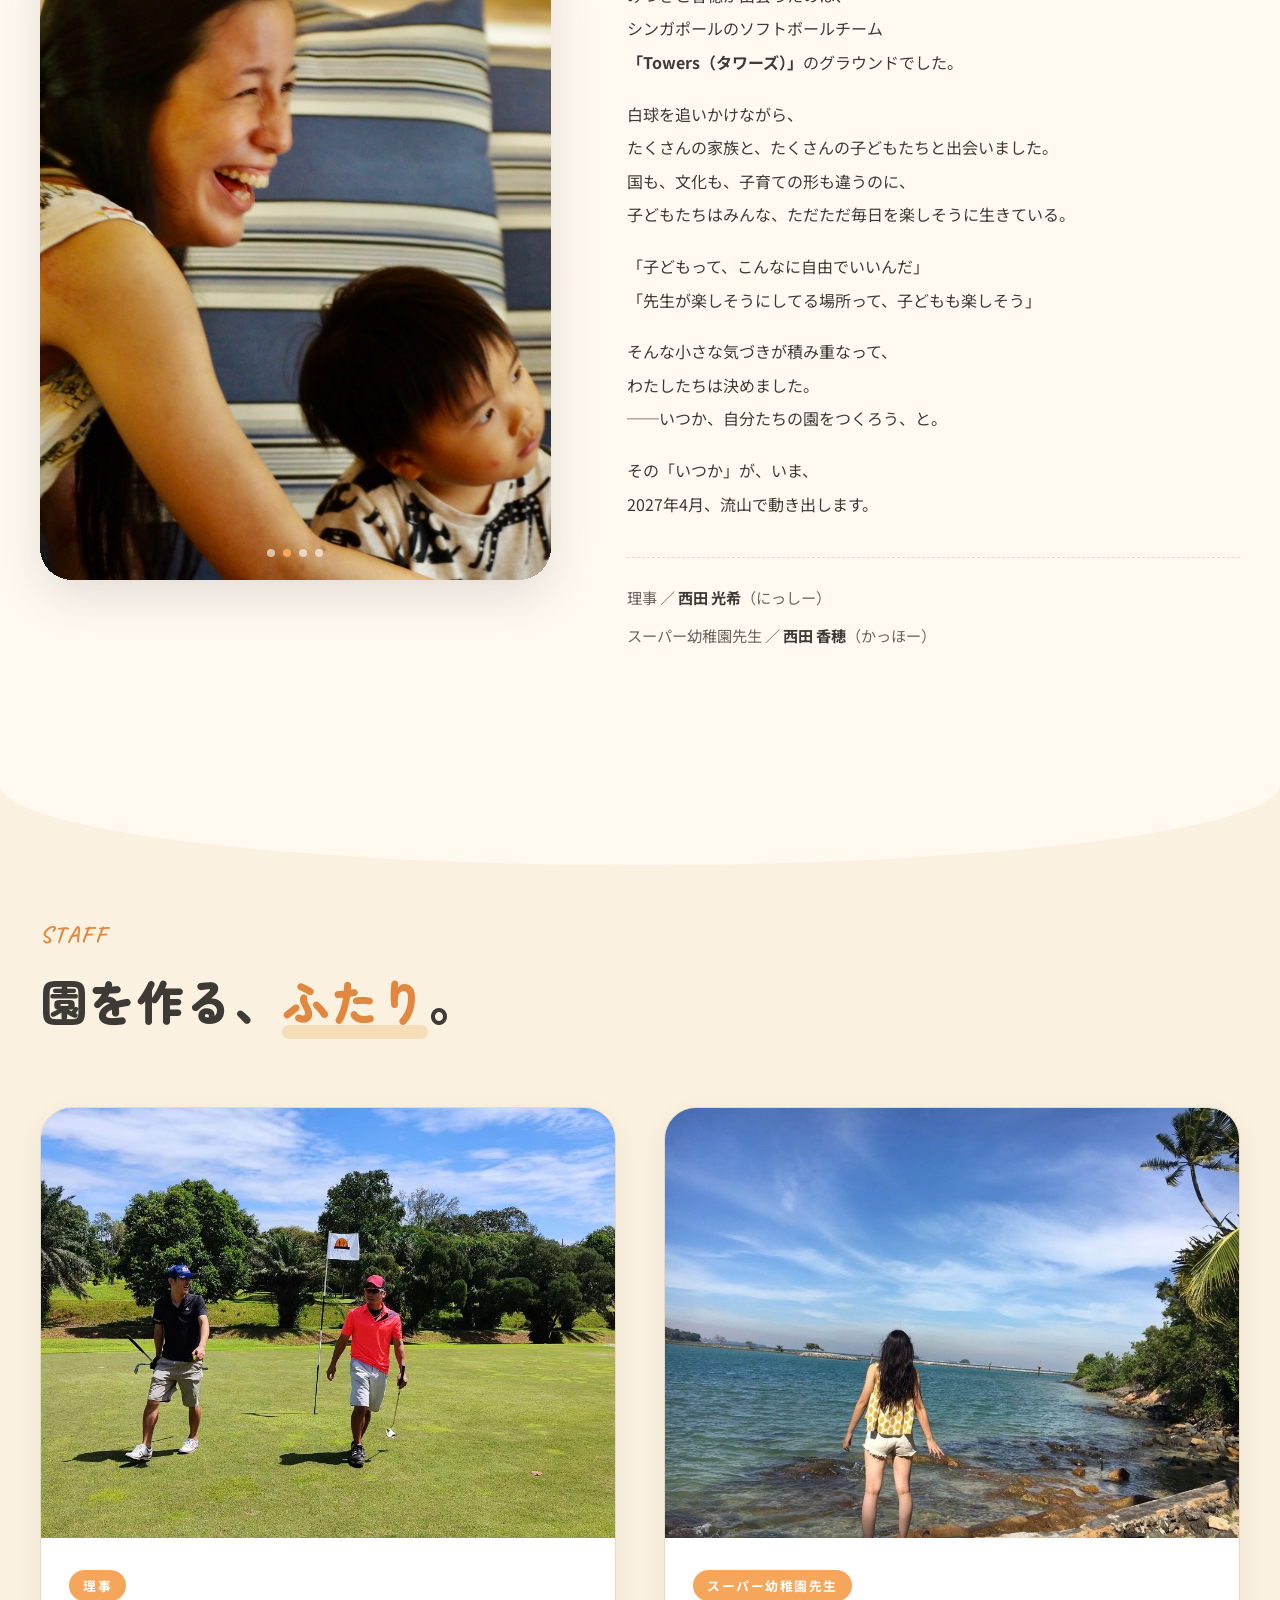
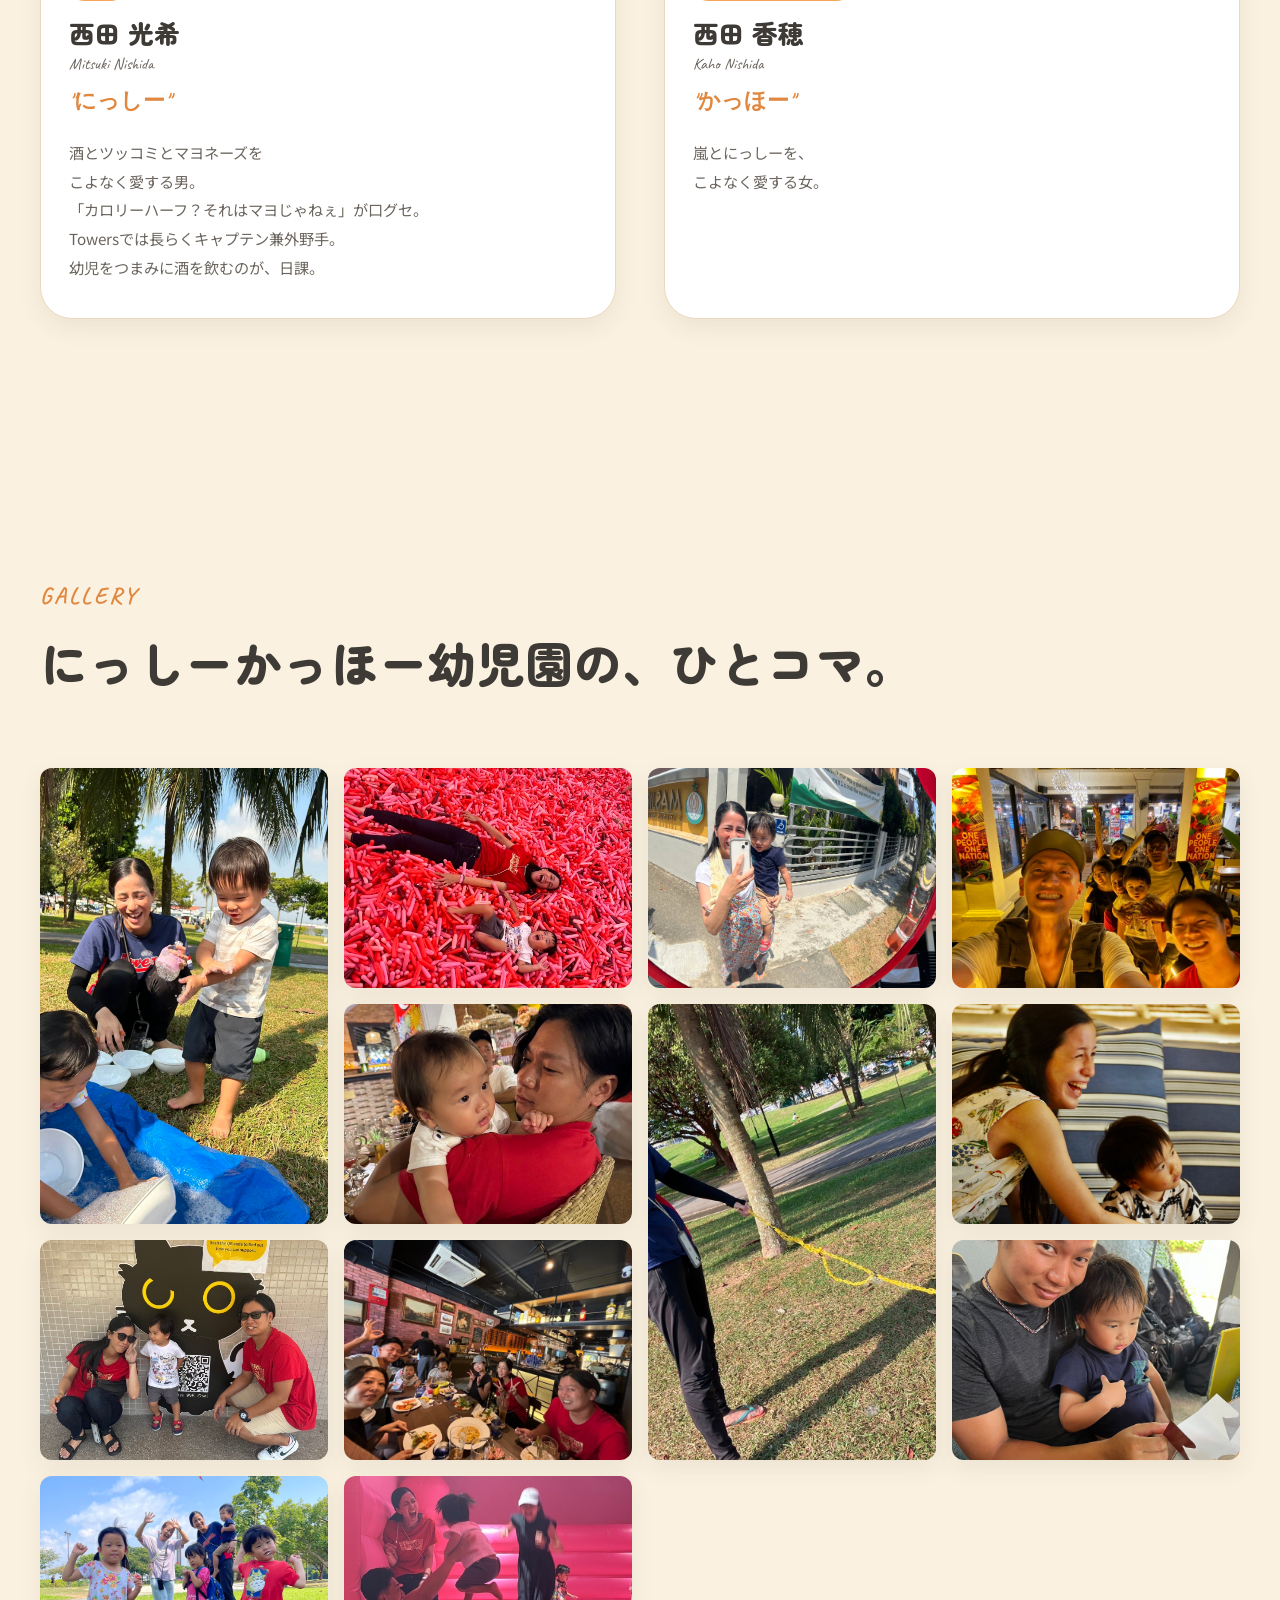
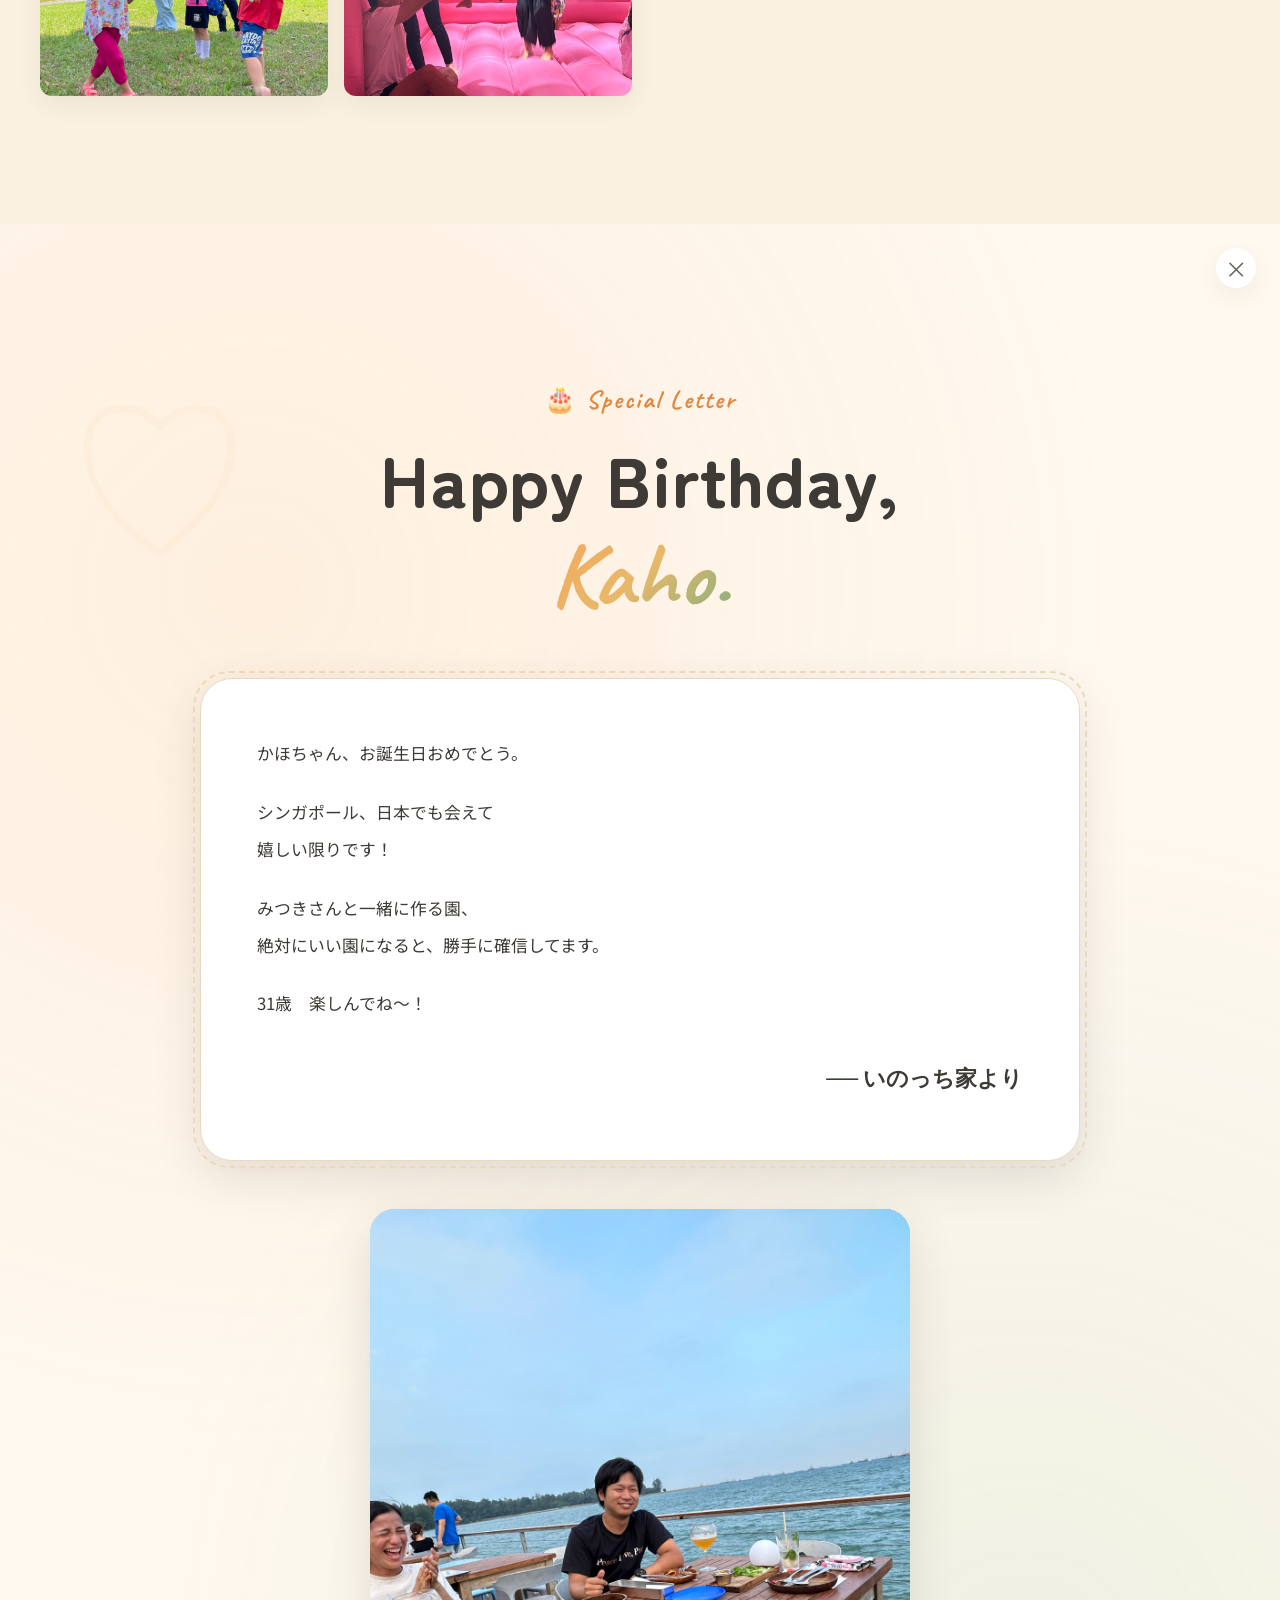
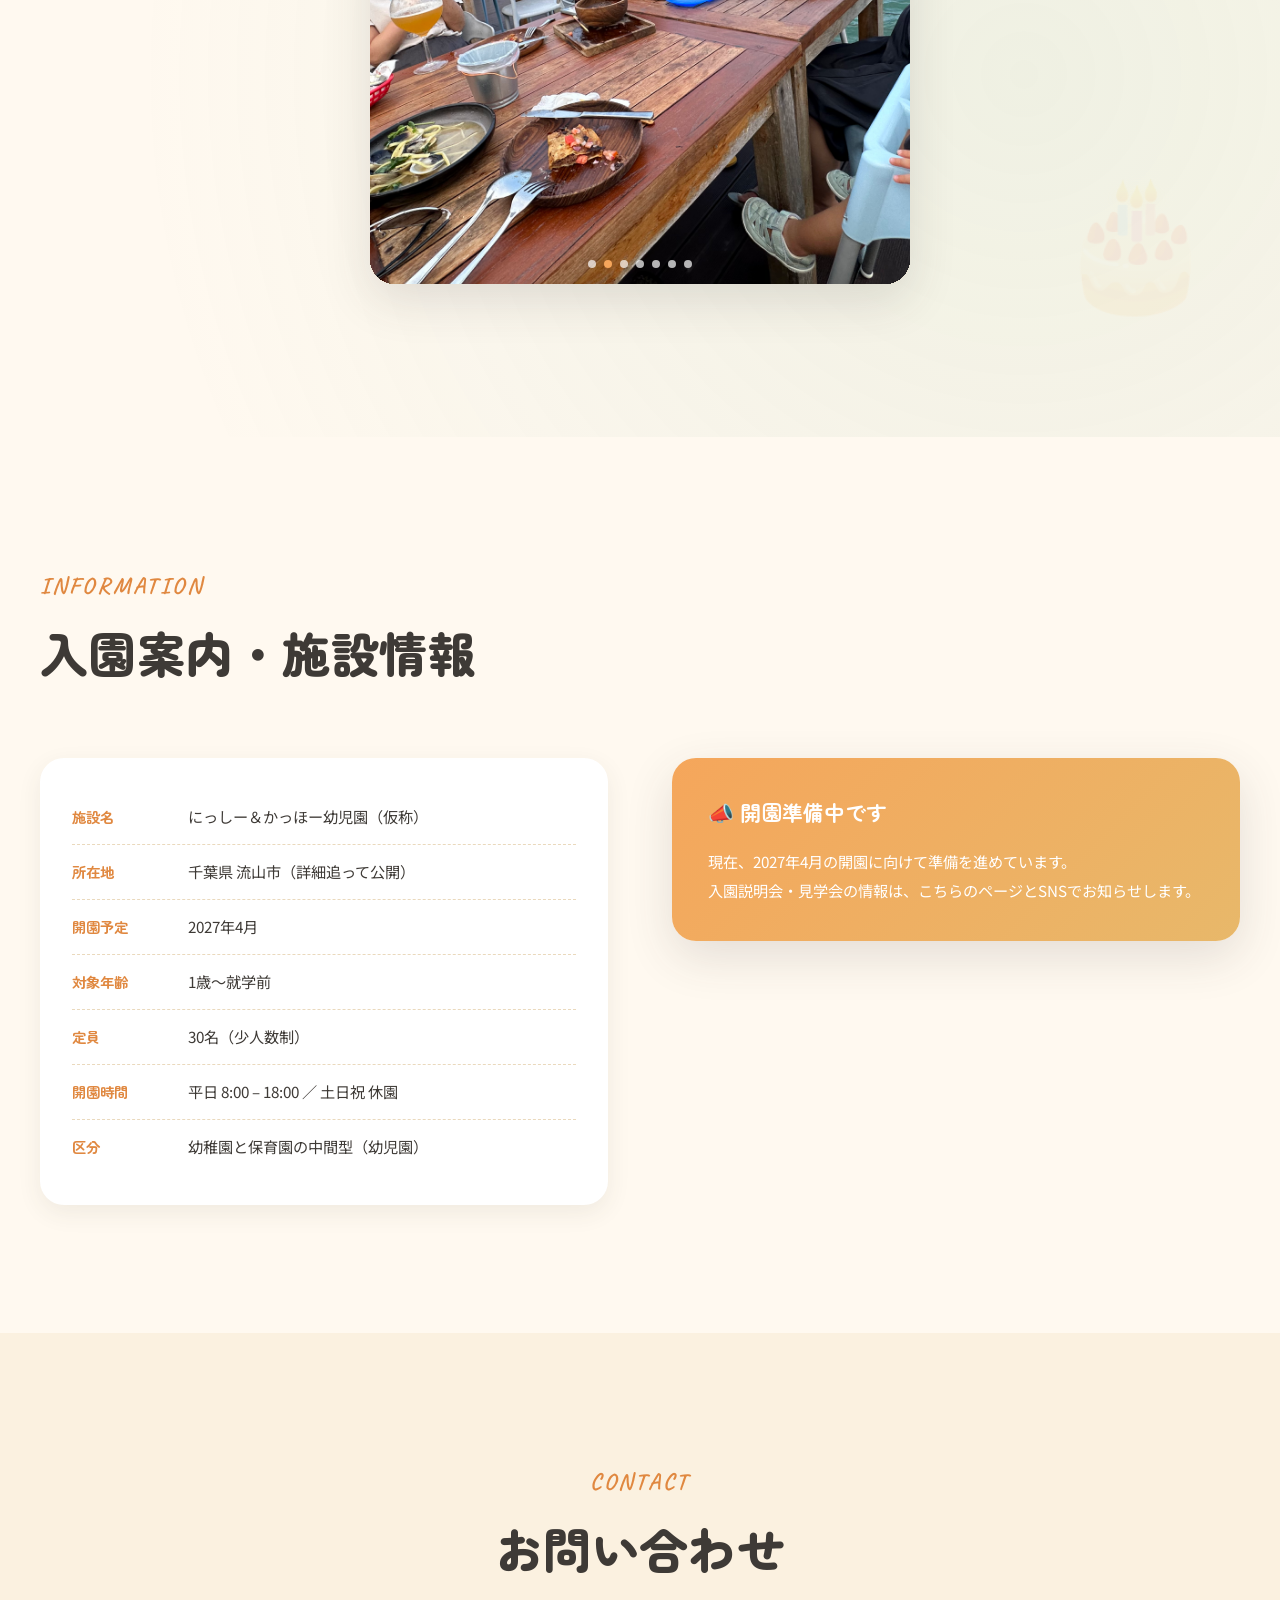
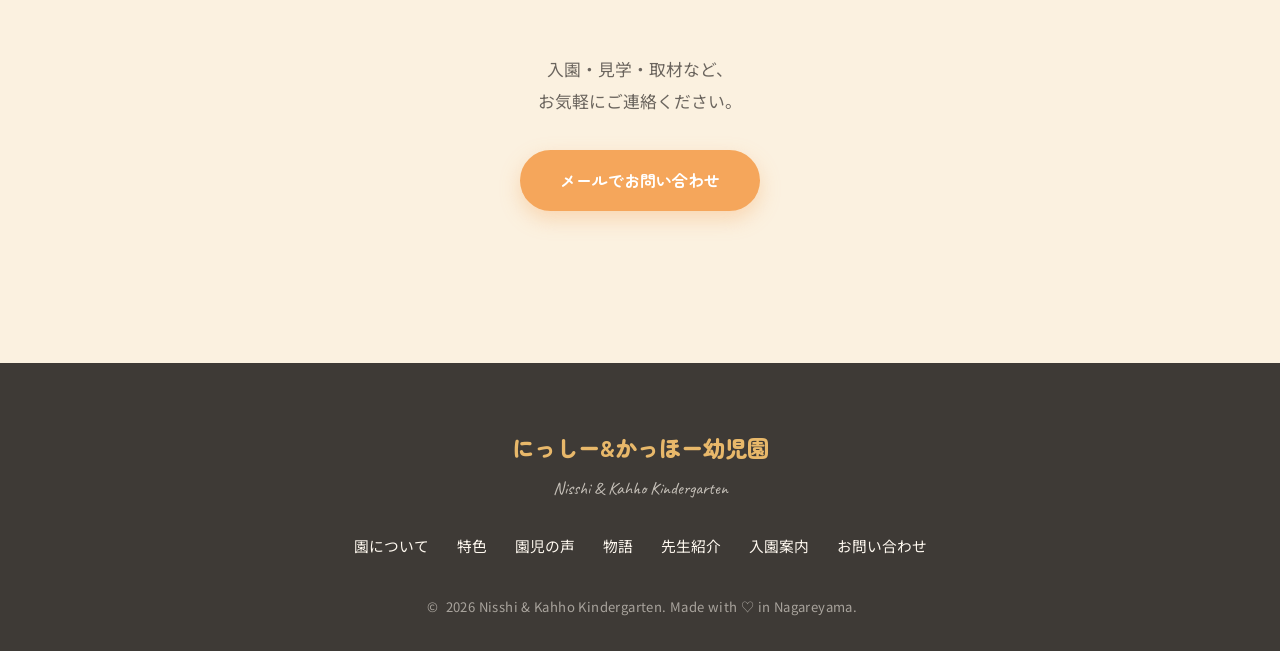
==== commit 4196e21a: "スマホ版改行最適化＆Hero SCROLL被り解消" ====
--- a/index.html
+++ b/index.html
@@ -213,10 +213,10 @@
         みつきさん、<br>かほちゃんへ。
       </h2>
       <div class="greeting__body">
-        <p>いつも遊んでくれてありがとう。</p>
+        <p>いつも遊んでくれて<br class="sp-br">ありがとう。</p>
         <p>２人の雰囲気を意識しながら、<br>勝手にHPを作ってみました。</p>
-        <p>２人が作る園を、楽しみにしています。</p>
-        <p>だんくん・ようくんの<br>第２のちちまま として、<br>これからもよろしくお願いします。</p>
+        <p>２人が作る園を、<br class="sp-br">楽しみにしています。</p>
+        <p>だんくん・ようくんの<br class="sp-br">第２のちちまま として、<br>これからもよろしくお願いします。</p>
       </div>
       <p class="greeting__sign">── いのっち家より</p>
     </div>
@@ -266,11 +266,11 @@
       </div>
       <div class="teacher__text" data-aos="fade-up" data-aos-delay="100">
         <p class="teacher__quote">
-          「先生に余裕があることが、すべて。」
+          「先生に余裕があることが、<br class="sp-br">すべて。」
           <span class="teacher__quote-by">── 理事 西田光希</span>
         </p>
-        <p>仕組みや環境を整えて、<br>常に先生に余裕がある状態を作り出すこと。<br>それが、わたしの使命です。</p>
-        <p>先生に余裕があると、<br>子どもたちへの接し方が変わる。<br>子どもたちへの接し方が変われば、<br>それは子どもたちの安全と、<br>よりよい成長につながっていく。</p>
+        <p>仕組みや環境を整えて、<br class="pc-br">常に先生に余裕がある<br class="sp-br">状態を作り出すこと。<br class="pc-br">それが、わたしの使命です。</p>
+        <p>先生に余裕があると、<br class="pc-br">子どもたちへの接し方が変わる。<br class="pc-br">子どもたちへの接し方が変われば、<br class="pc-br">それは子どもたちの安全と、<br class="sp-br">よりよい成長につながっていく。</p>
         <p>シンプルだけれど、<br>ここがすべての原点です。</p>
       </div>
     </div>
@@ -283,7 +283,7 @@
 <section class="features" id="features">
   <div class="container">
     <p class="section__tag" data-aos="fade-up">FEATURES</p>
-    <h2 class="section__title" data-aos="fade-up">わたしたちが、大切にしていること。</h2>
+    <h2 class="section__title" data-aos="fade-up">わたしたちが、<br class="sp-br">大切にしていること。</h2>
 
     <div class="features__grid">
       <article class="feature-card" data-aos="fade-up">
@@ -344,7 +344,7 @@
 <section class="voice" id="voice">
   <div class="container">
     <p class="section__tag" data-aos="fade-up">KIDS' VOICE</p>
-    <h2 class="section__title" data-aos="fade-up">ある幼児たちの、<em>本音レビュー</em>。</h2>
+    <h2 class="section__title" data-aos="fade-up">ある幼児たちの、<br class="sp-br"><em>本音レビュー</em>。</h2>
 
     <!-- Dくん -->
     <div class="voice__card" data-aos="fade-up">
@@ -496,7 +496,7 @@
 <section class="gallery" id="gallery">
   <div class="container">
     <p class="section__tag" data-aos="fade-up">GALLERY</p>
-    <h2 class="section__title" data-aos="fade-up">にっしーかっほー幼児園の、ひとコマ。</h2>
+    <h2 class="section__title" data-aos="fade-up">にっしーかっほー幼児園の、<br class="sp-br">ひとコマ。</h2>
 
     <div class="gallery__grid">
       <div class="gallery__item gallery__item--lg" data-aos="zoom-in"><img src="./images/gallery/gallery-01.jpg" alt="日々の風景 1" loading="lazy"></div>
--- a/css/style.css
+++ b/css/style.css
@@ -656,8 +656,22 @@
     grid-row: span 2;
   }
 }
+/* PC/SP 改行制御 */
+.sp-br { display: none; }
+
 @media (max-width: 600px) {
   .pc-br { display: none; }
+  .sp-br { display: inline; }
+  /* Hero のSCROLLをスマホでは非表示（流山市と被るため） */
+  .hero__scroll { display: none !important; }
+  /* Hero テキストの位置調整 */
+  .hero__copy {
+    bottom: clamp(60px, 10vh, 120px) !important;
+  }
+  .hero__date {
+    font-size: .85rem !important;
+    padding: 6px 14px !important;
+  }
   .features__grid {
     grid-template-columns: 1fr;
   }
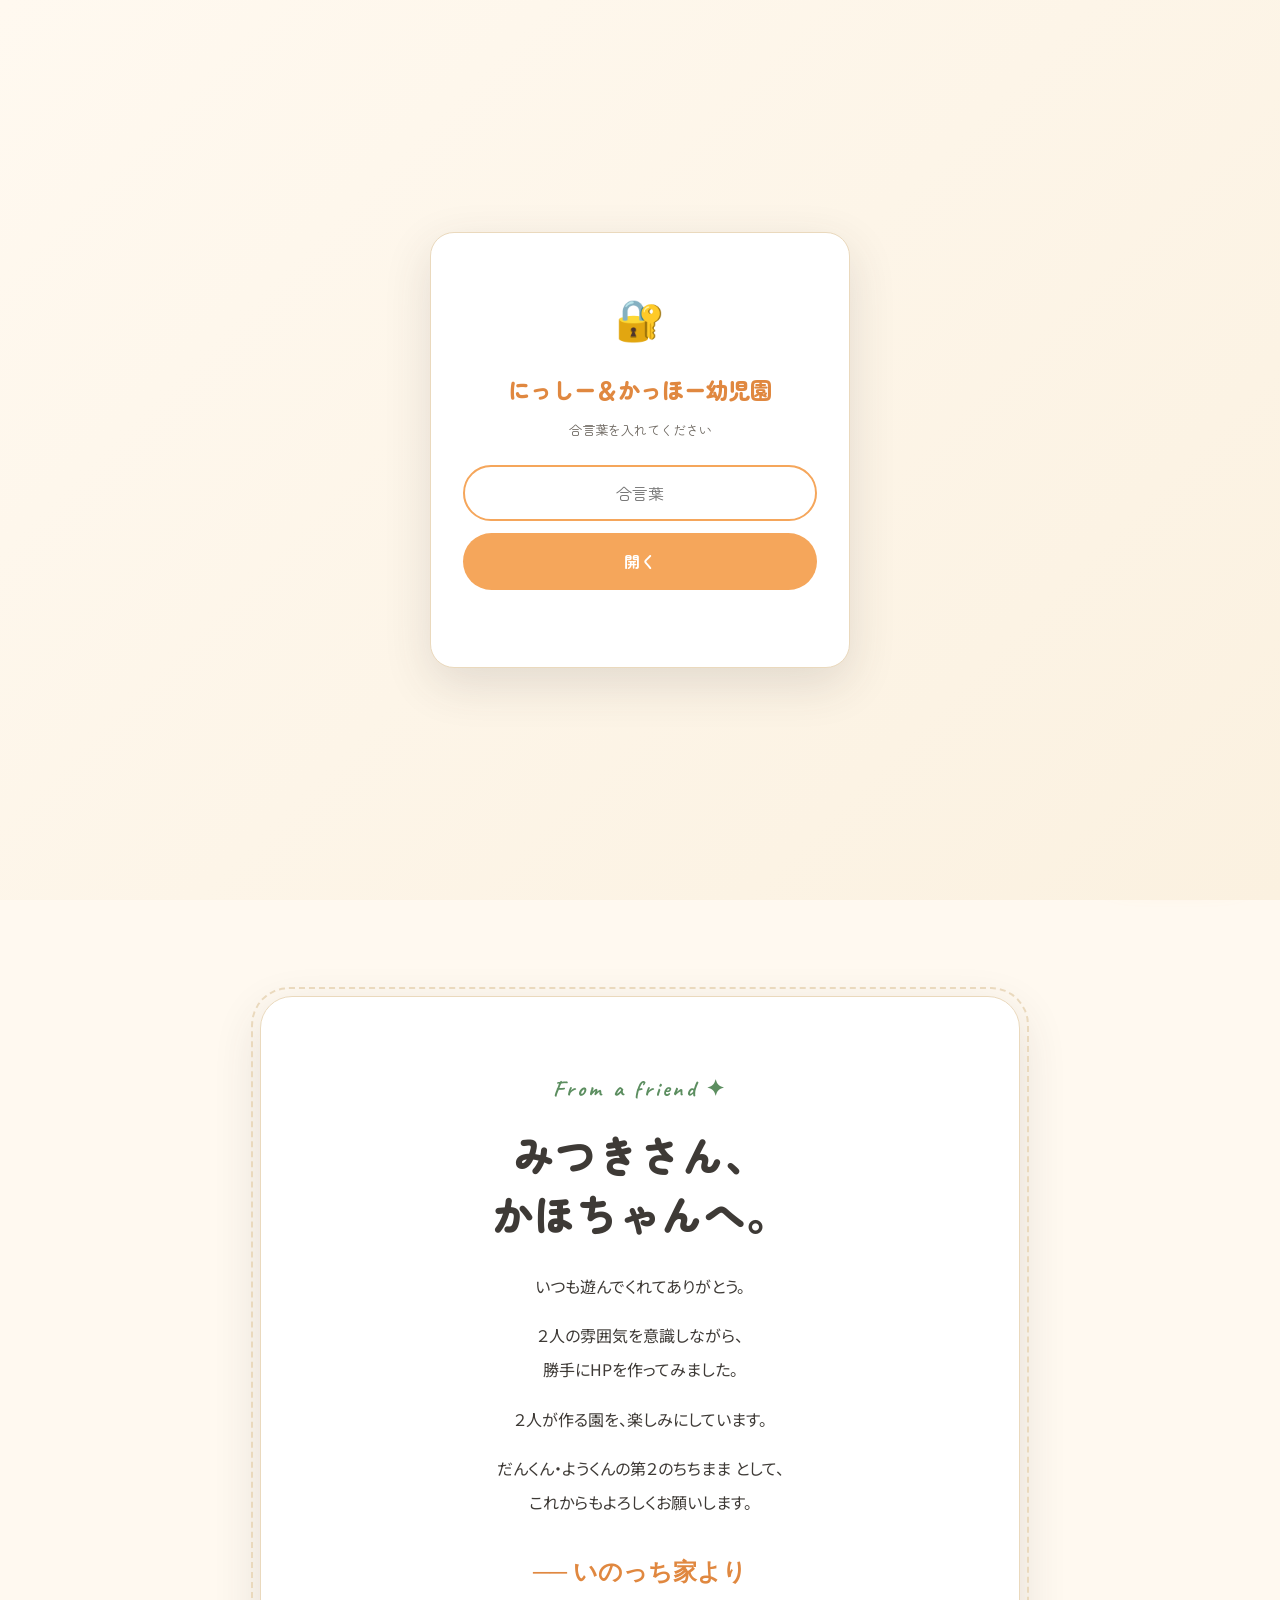
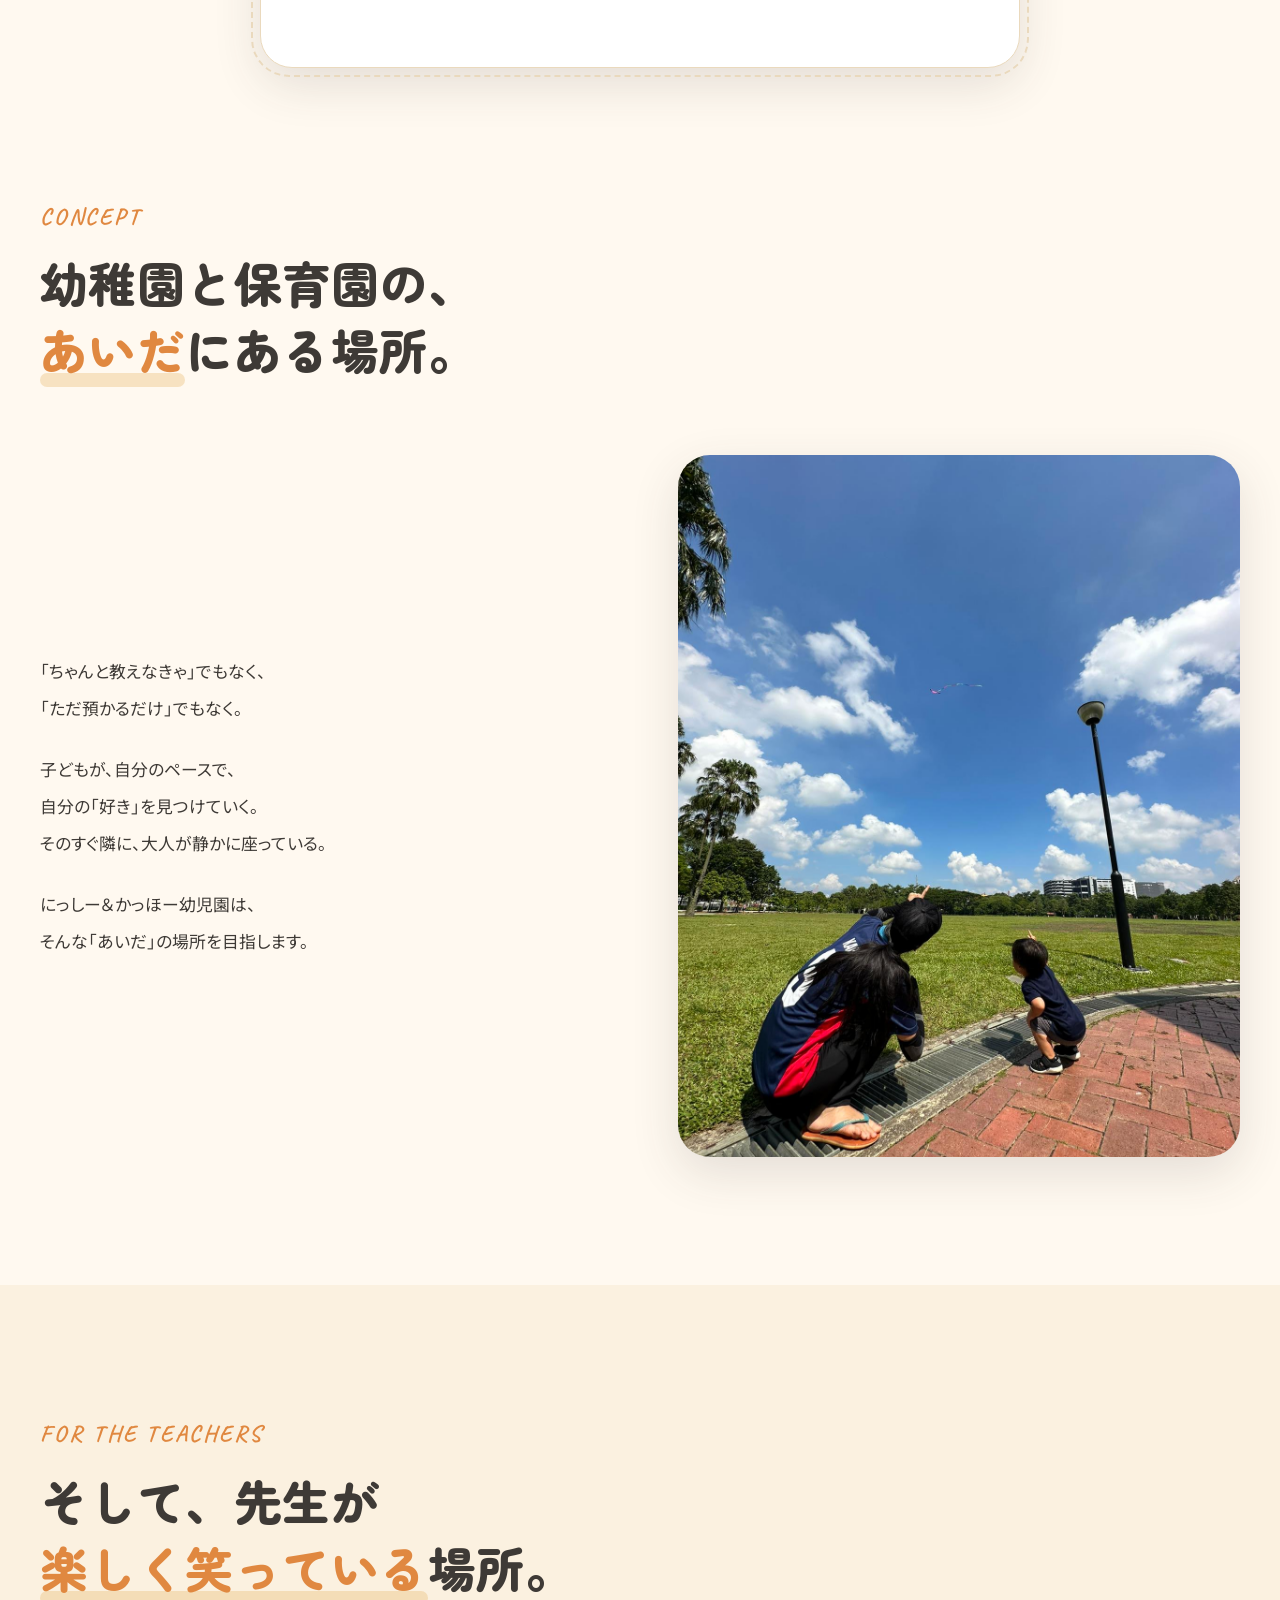
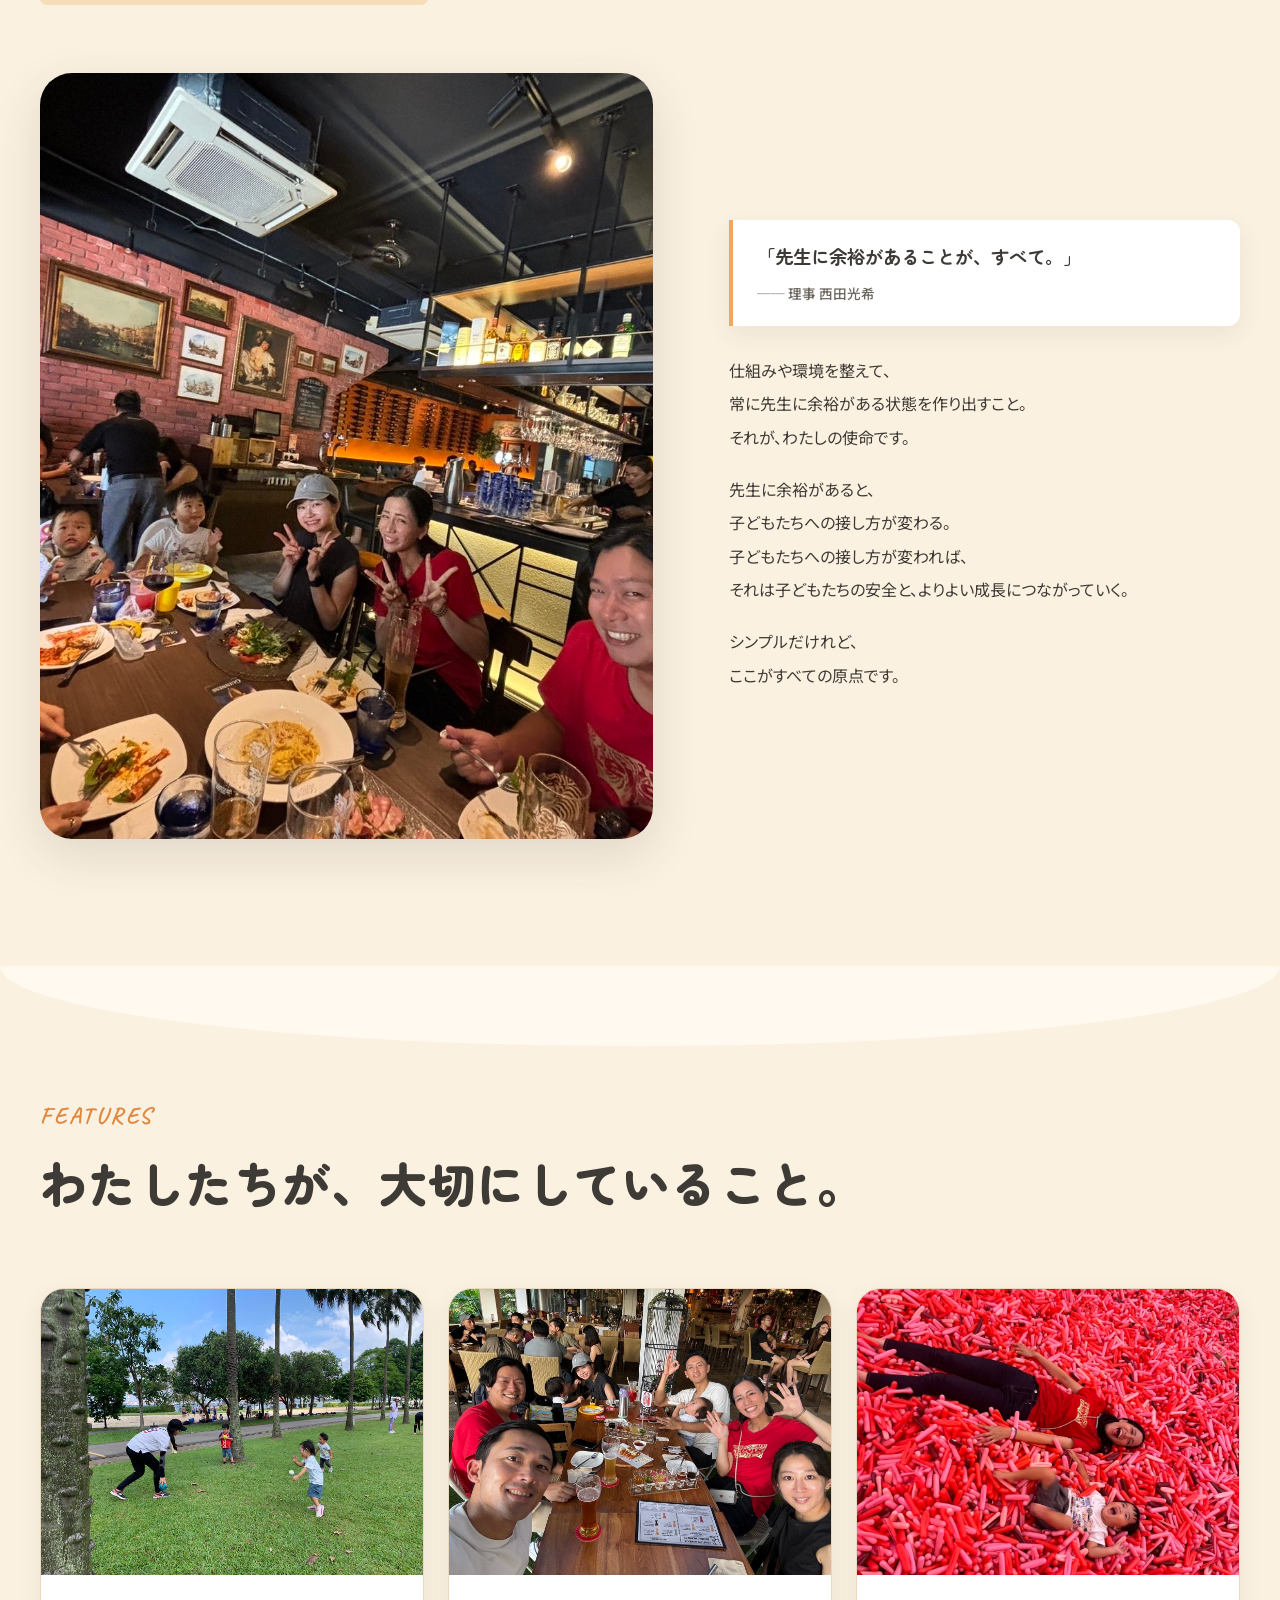
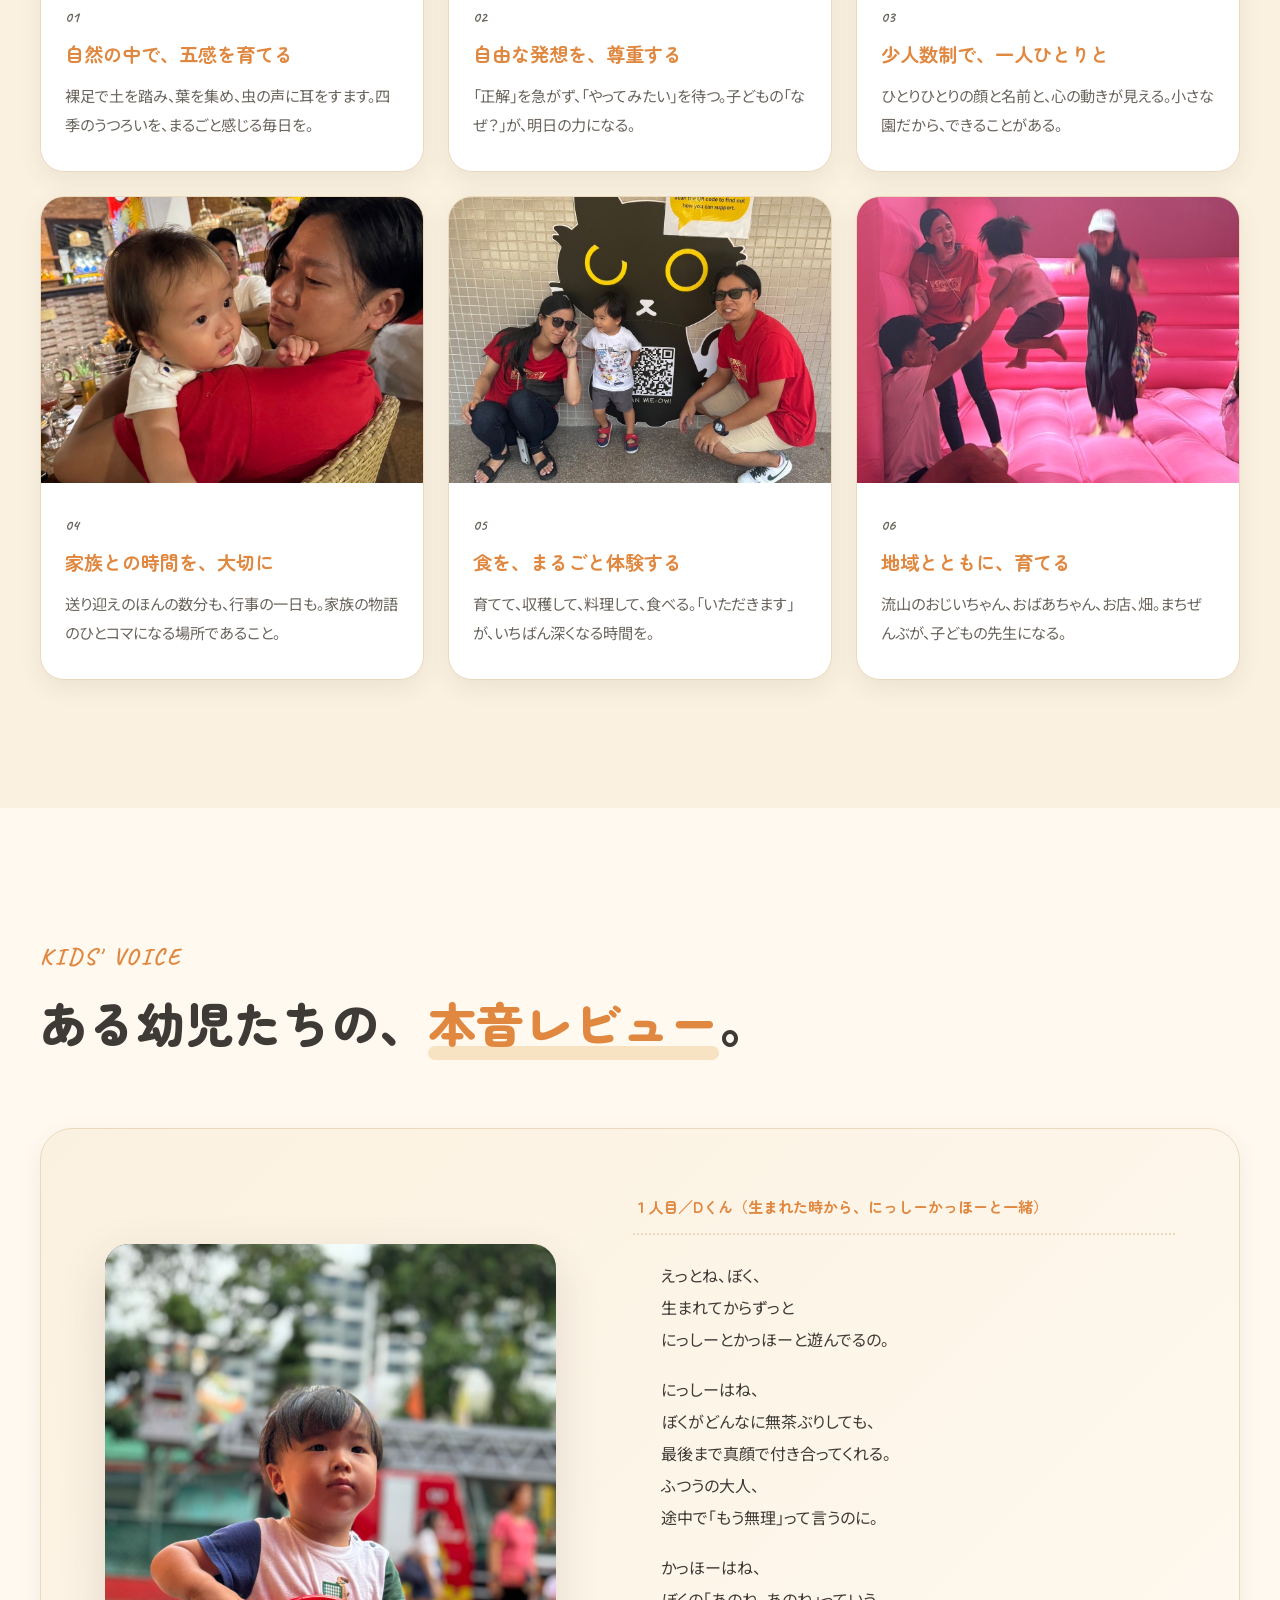
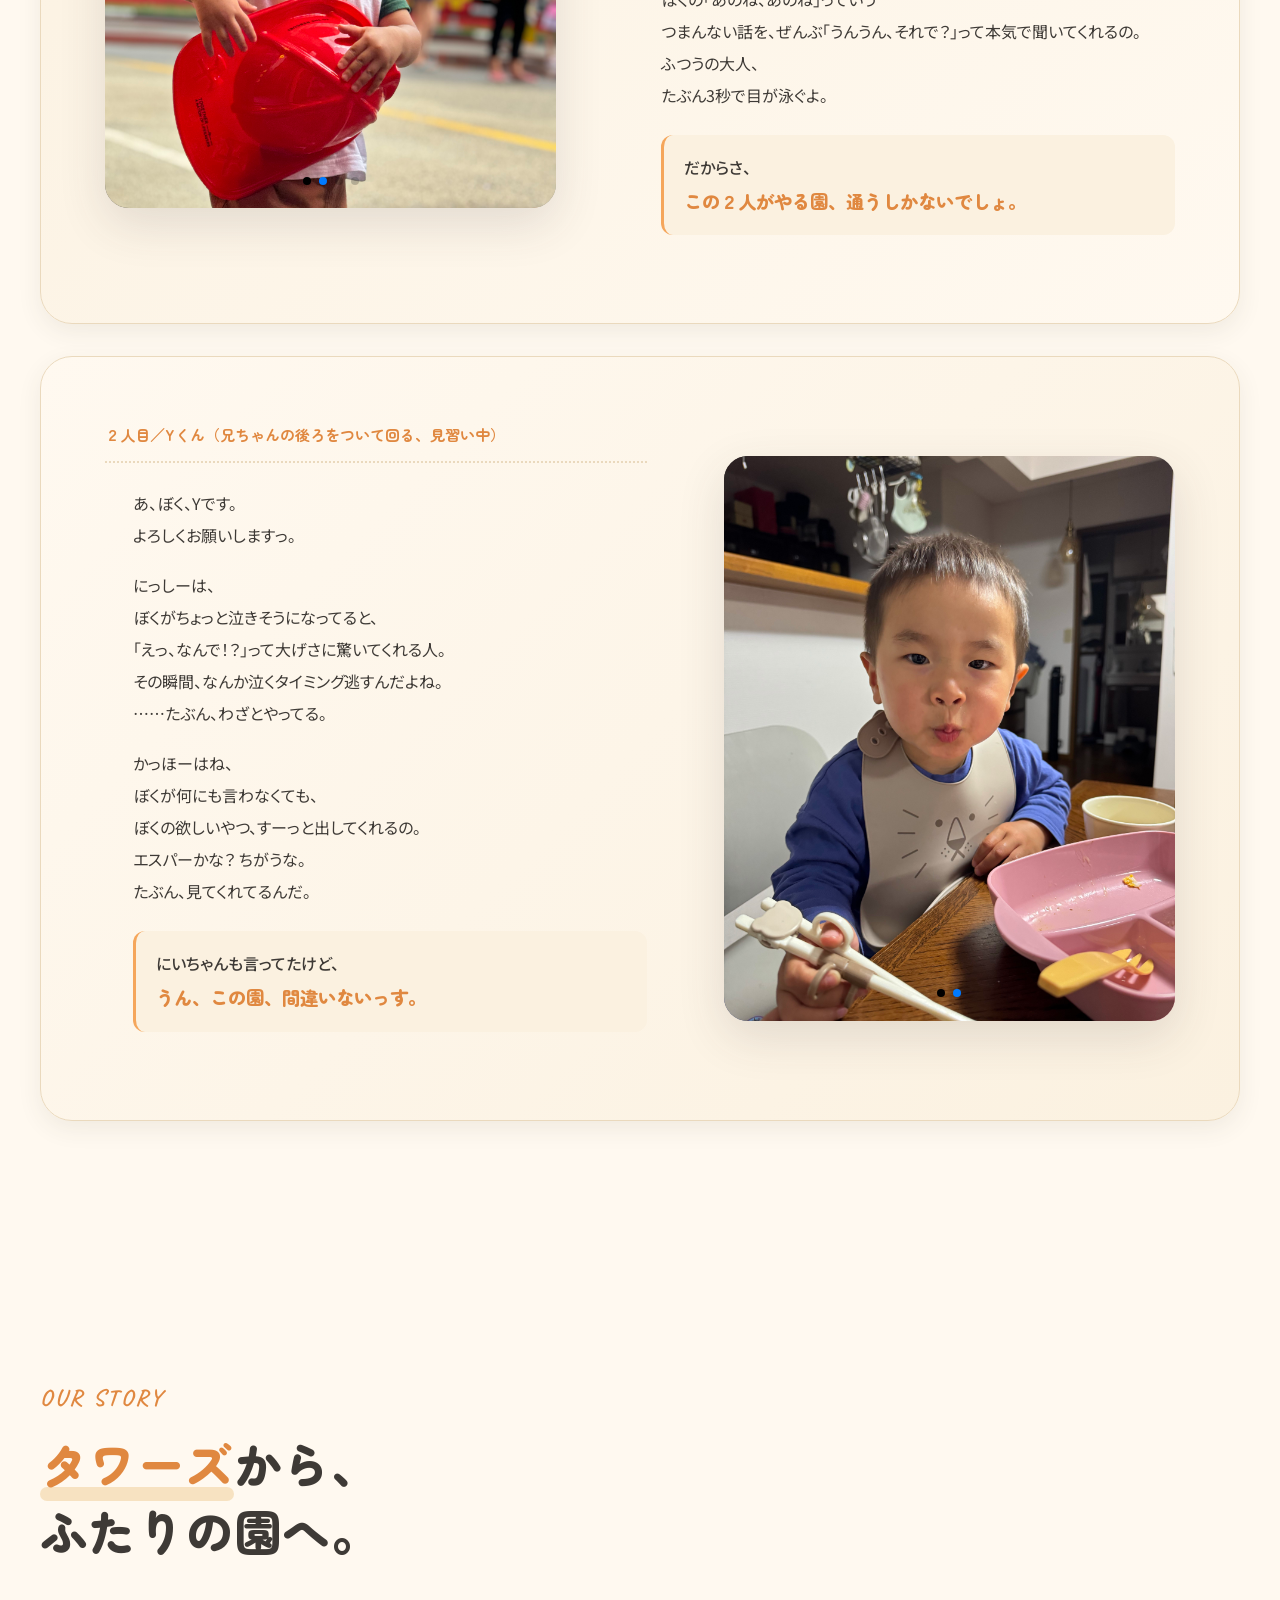
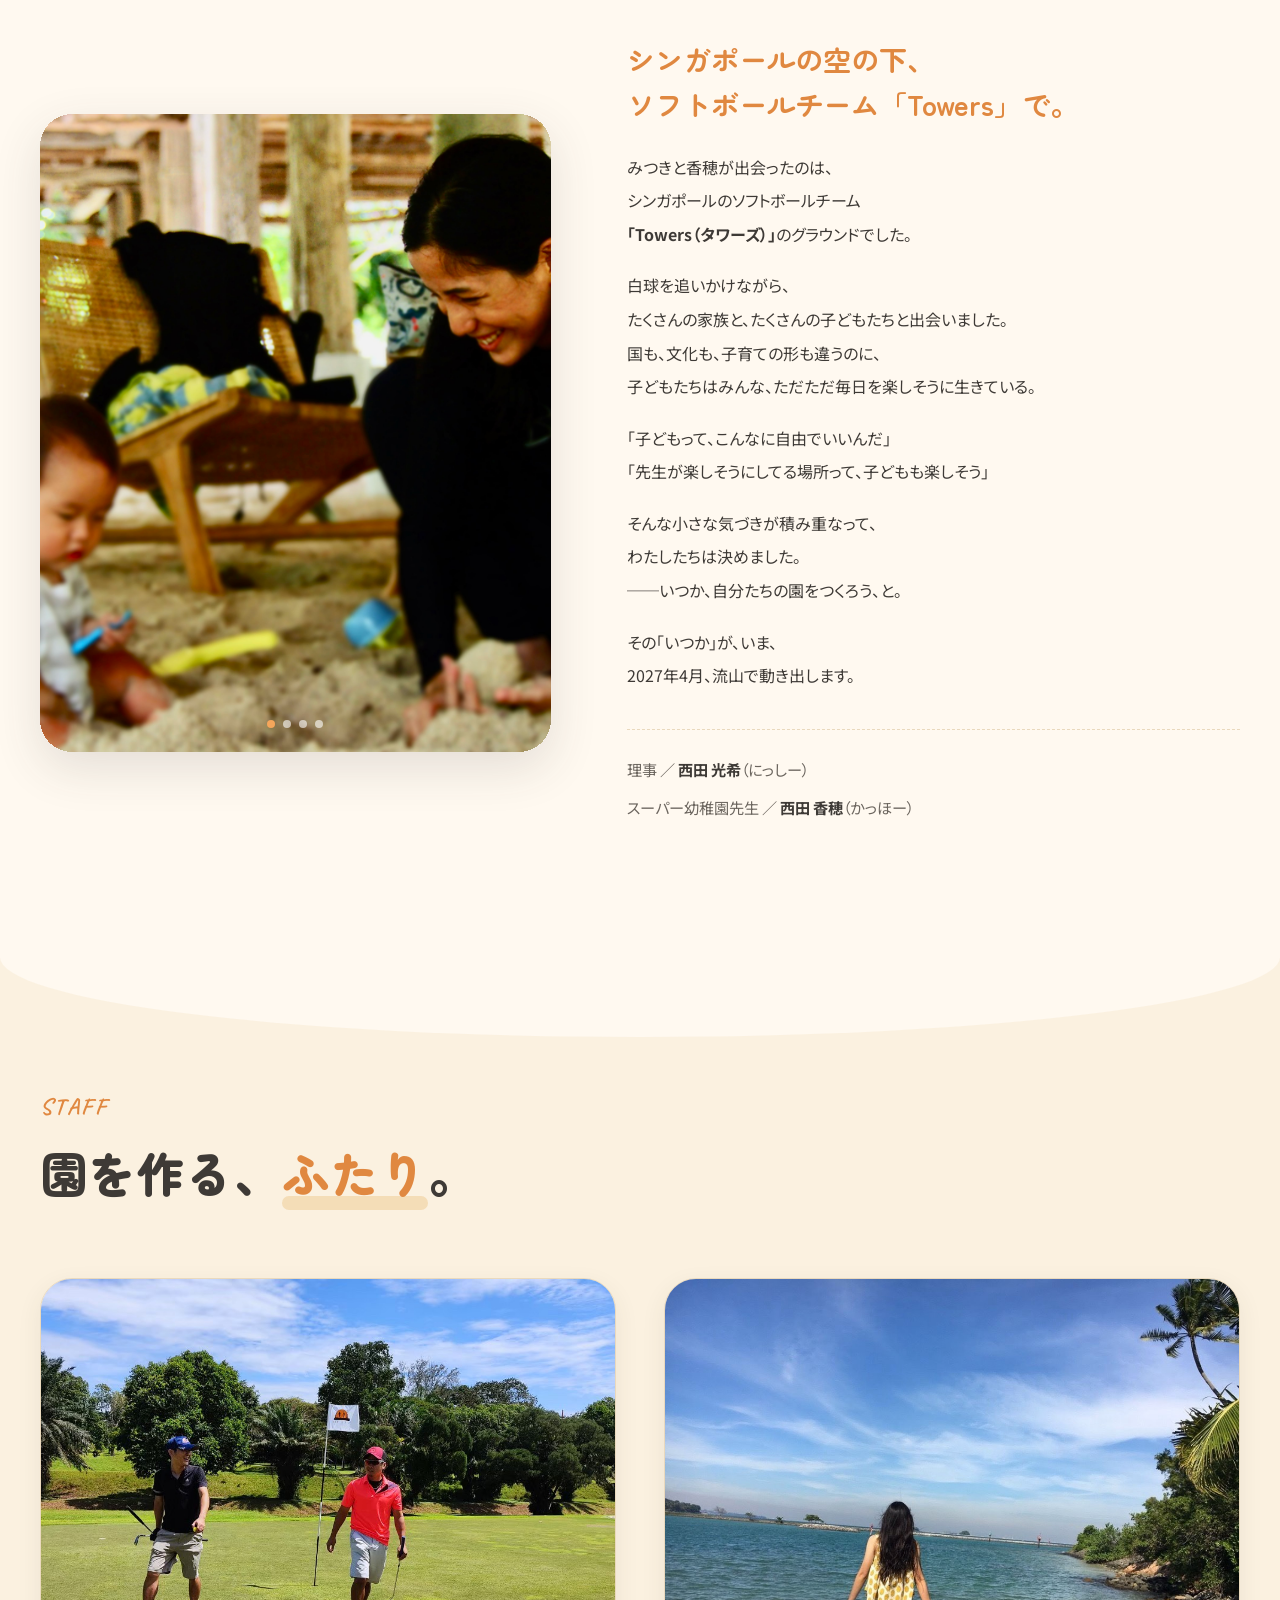
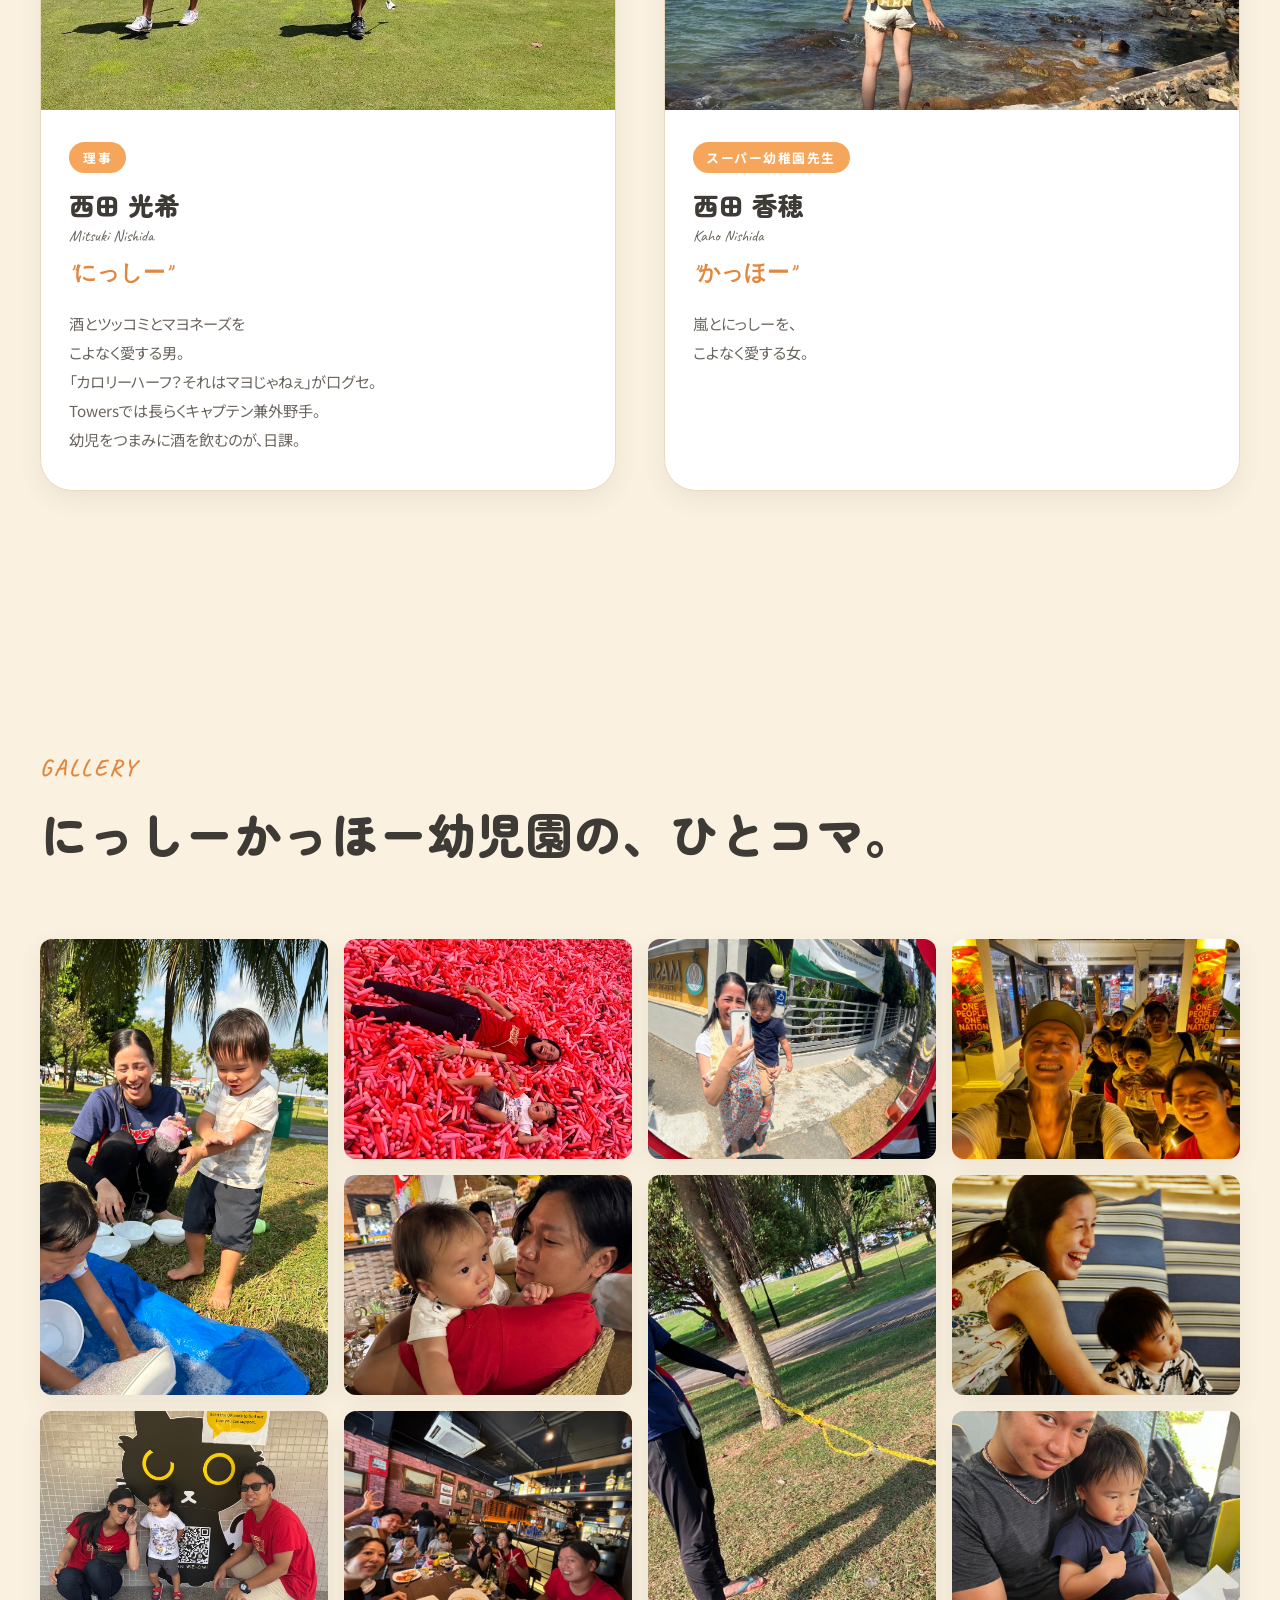
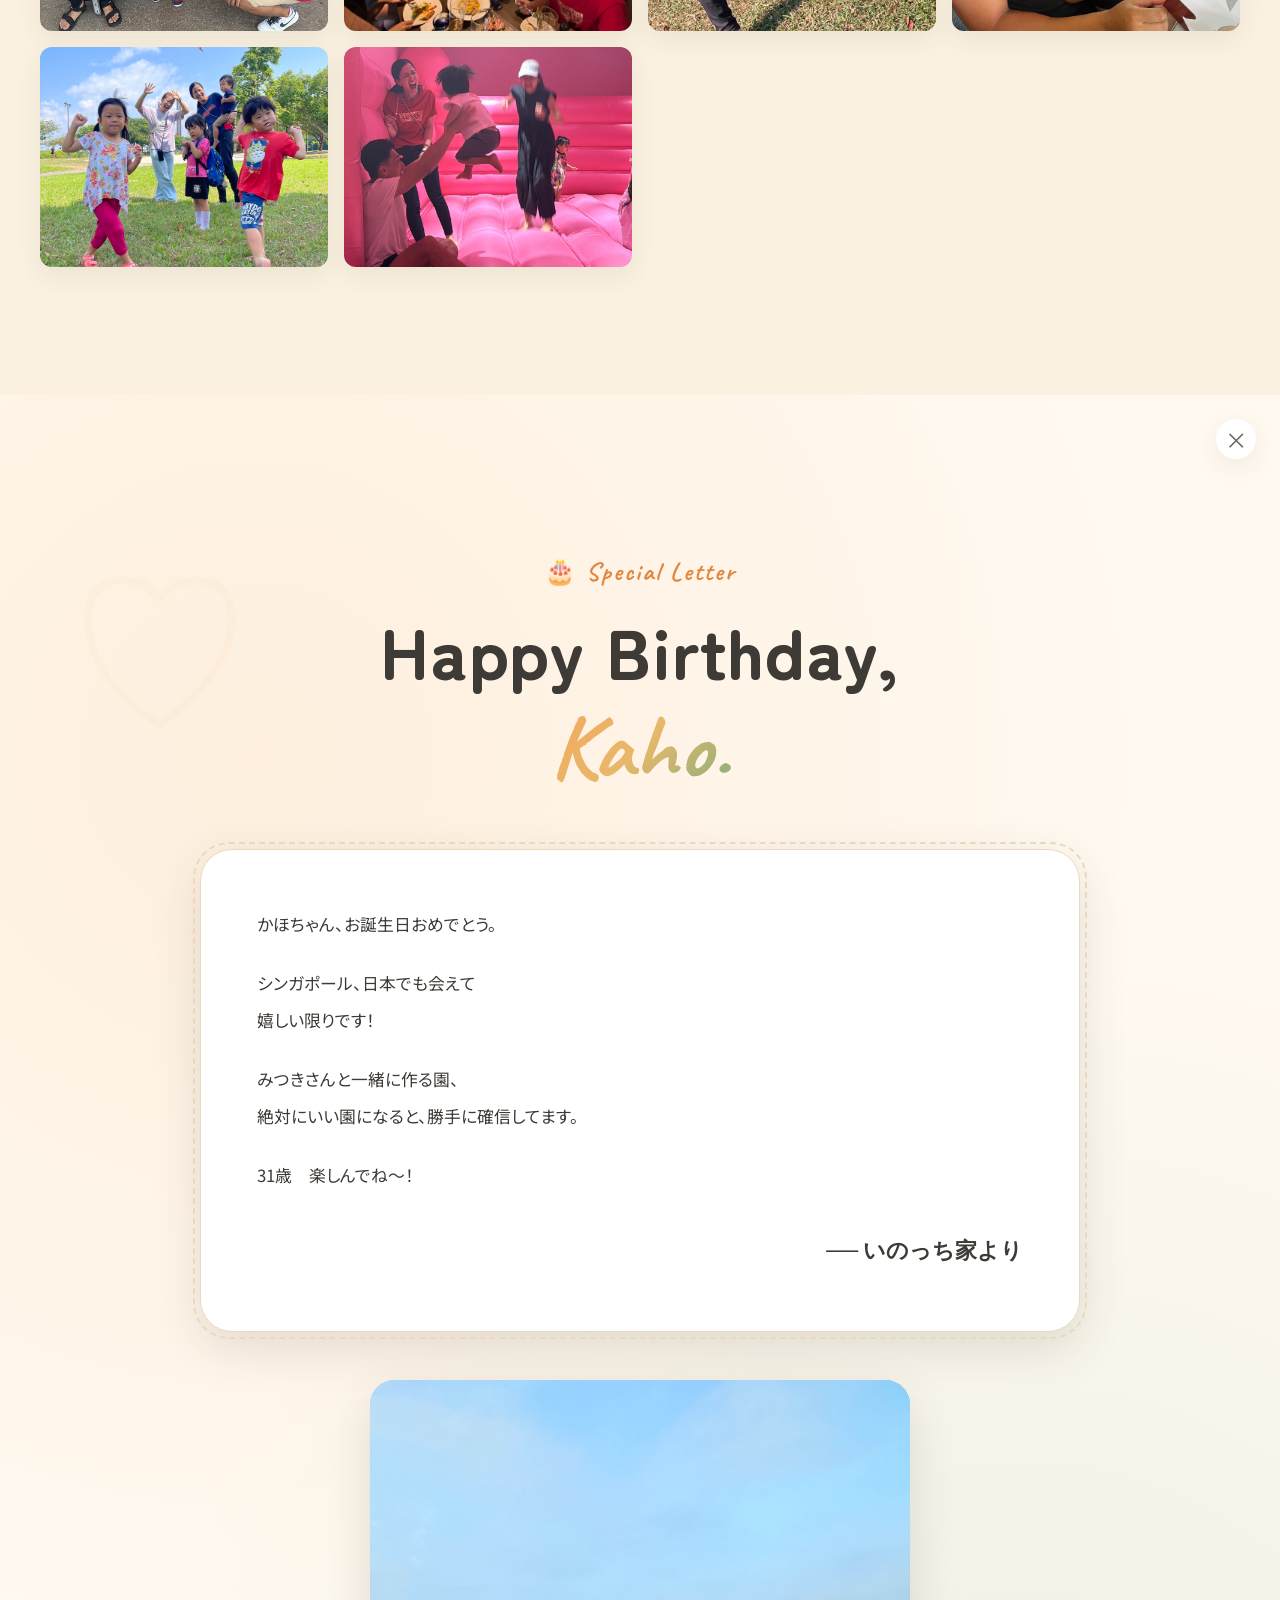
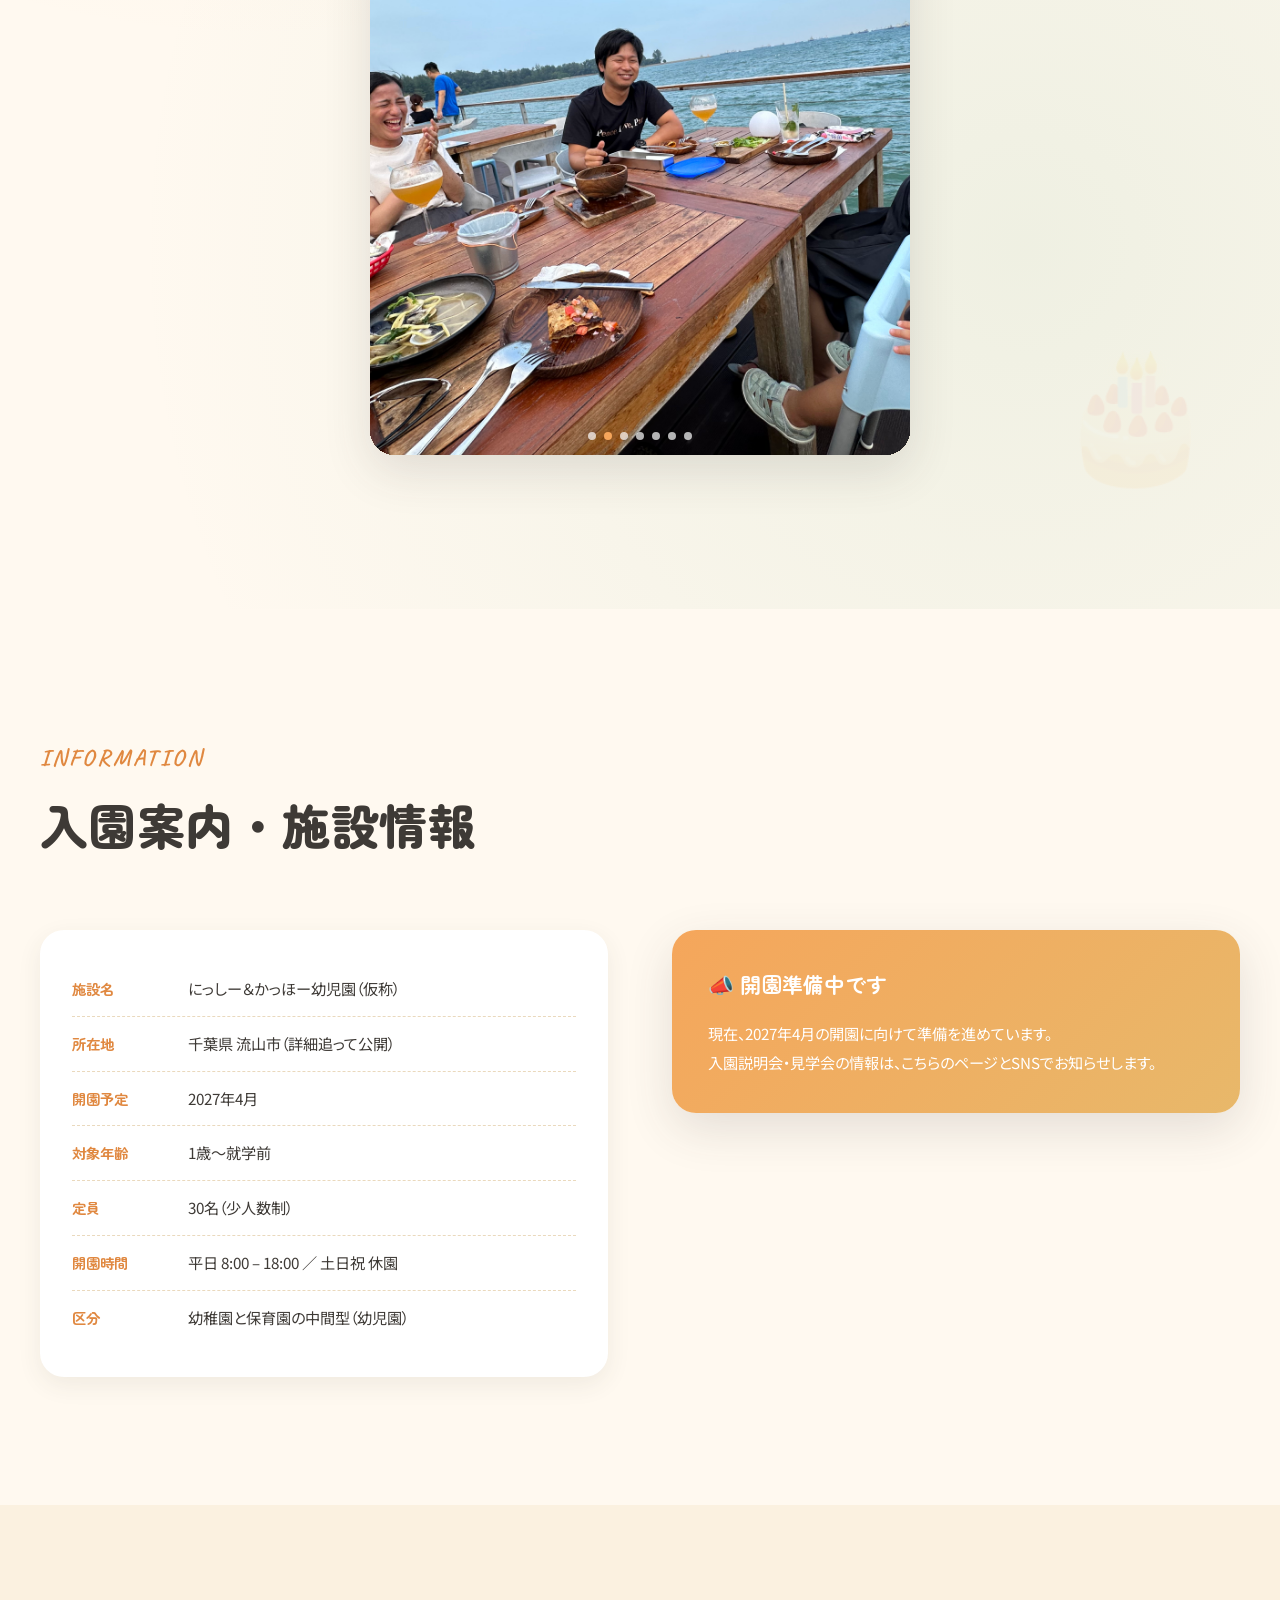
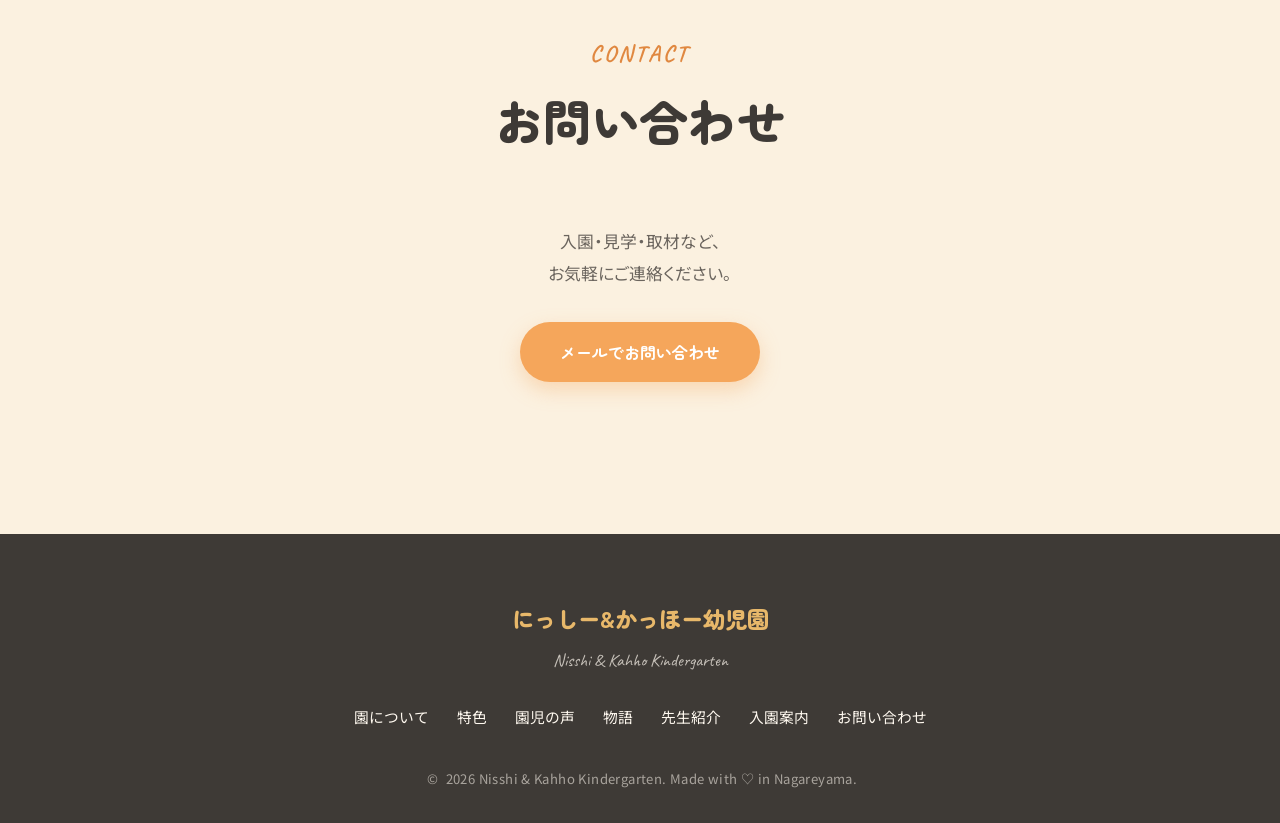
==== commit 89bdd772: "孤立文字対策＆Voice本文改行最適化" ====
--- a/index.html
+++ b/index.html
@@ -362,12 +362,12 @@
       <div class="voice__text">
         <p class="voice__name">１人目／Dくん（生まれた時から、にっしーかっほーと一緒）</p>
         <blockquote class="voice__quote">
-          <p>えっとね、ぼく、生まれてからずっと<br>にっしーとかっほーと遊んでるの。</p>
-          <p>にっしーはね、ぼくがどんなに無茶ぶりしても、<br>最後まで真顔で付き合ってくれる。<br>ふつうの大人、途中で「もう無理」って言うのに。</p>
-          <p>かっほーはね、ぼくの「あのね、あのね」っていう<br>つまんない話を、ぜんぶ「うんうん、それで？」って<br>本気で聞いてくれるの。<br>ふつうの大人、たぶん3秒で目が泳ぐよ。</p>
+          <p>えっとね、ぼく、<br class="pc-br">生まれてからずっと<br class="pc-br">にっしーとかっほーと遊んでるの。</p>
+          <p>にっしーはね、<br class="pc-br">ぼくがどんなに無茶ぶりしても、<br class="pc-br">最後まで真顔で付き合ってくれる。<br class="pc-br">ふつうの大人、<br class="pc-br">途中で「もう無理」って言うのに。</p>
+          <p>かっほーはね、<br class="pc-br">ぼくの「あのね、あのね」っていう<br class="pc-br">つまんない話を、ぜんぶ「うんうん、それで？」って本気で聞いてくれるの。<br class="pc-br">ふつうの大人、<br class="pc-br">たぶん3秒で目が泳ぐよ。</p>
           <p class="voice__quote-strong">
             だからさ、<br>
-            <em>この２人がやる園、通うしかないでしょ。</em>
+            <em>この２人がやる園、<br class="sp-br">通うしかないでしょ。</em>
           </p>
         </blockquote>
       </div>
@@ -387,12 +387,12 @@
       <div class="voice__text">
         <p class="voice__name">２人目／Yくん（兄ちゃんの後ろをついて回る、見習い中）</p>
         <blockquote class="voice__quote">
-          <p>あ、ぼく、Yです。よろしくお願いしますっ。</p>
-          <p>にっしーは、ぼくがちょっと泣きそうになってると、<br>「えっ、なんで！？」って大げさに驚いてくれる人。<br>その瞬間、なんか泣くタイミング逃すんだよね。<br>……たぶん、わざとやってる。</p>
-          <p>かっほーはね、ぼくが何にも言わなくても、<br>ぼくの欲しいやつ、すーっと出してくれるの。<br>エスパーかな？ ちがうな。たぶん、見てくれてるんだ。</p>
+          <p>あ、ぼく、Yです。<br class="pc-br">よろしくお願いしますっ。</p>
+          <p>にっしーは、<br class="pc-br">ぼくがちょっと泣きそうになってると、<br class="pc-br">「えっ、なんで！？」って大げさに驚いてくれる人。<br class="pc-br">その瞬間、なんか泣くタイミング逃すんだよね。<br class="pc-br">……たぶん、わざとやってる。</p>
+          <p>かっほーはね、<br class="pc-br">ぼくが何にも言わなくても、<br class="pc-br">ぼくの欲しいやつ、すーっと出してくれるの。<br class="pc-br">エスパーかな？ ちがうな。<br class="pc-br">たぶん、見てくれてるんだ。</p>
           <p class="voice__quote-strong">
             にいちゃんも言ってたけど、<br>
-            <em>うん、この園、間違いないっす。</em>
+            <em>うん、この園、<br class="sp-br">間違いないっす。</em>
           </p>
         </blockquote>
       </div>
--- a/css/style.css
+++ b/css/style.css
@@ -38,6 +38,15 @@
   font-weight: 400;
   -webkit-font-smoothing: antialiased;
   overflow-x: hidden;
+}
+
+/* 日本語組版：禁則処理＆孤立文字防止 */
+p, h1, h2, h3, h4, blockquote, dt, dd, li, .greeting__body, .voice__quote, .surprise__letter {
+  line-break: strict;
+  word-break: normal;
+  overflow-wrap: anywhere;
+  text-wrap: pretty;
+  font-feature-settings: "palt" 1;
 }
 img { max-width: 100%; height: auto; display: block; filter: saturate(1.05); }
 a { color: inherit; text-decoration: none; transition: opacity .2s; }
